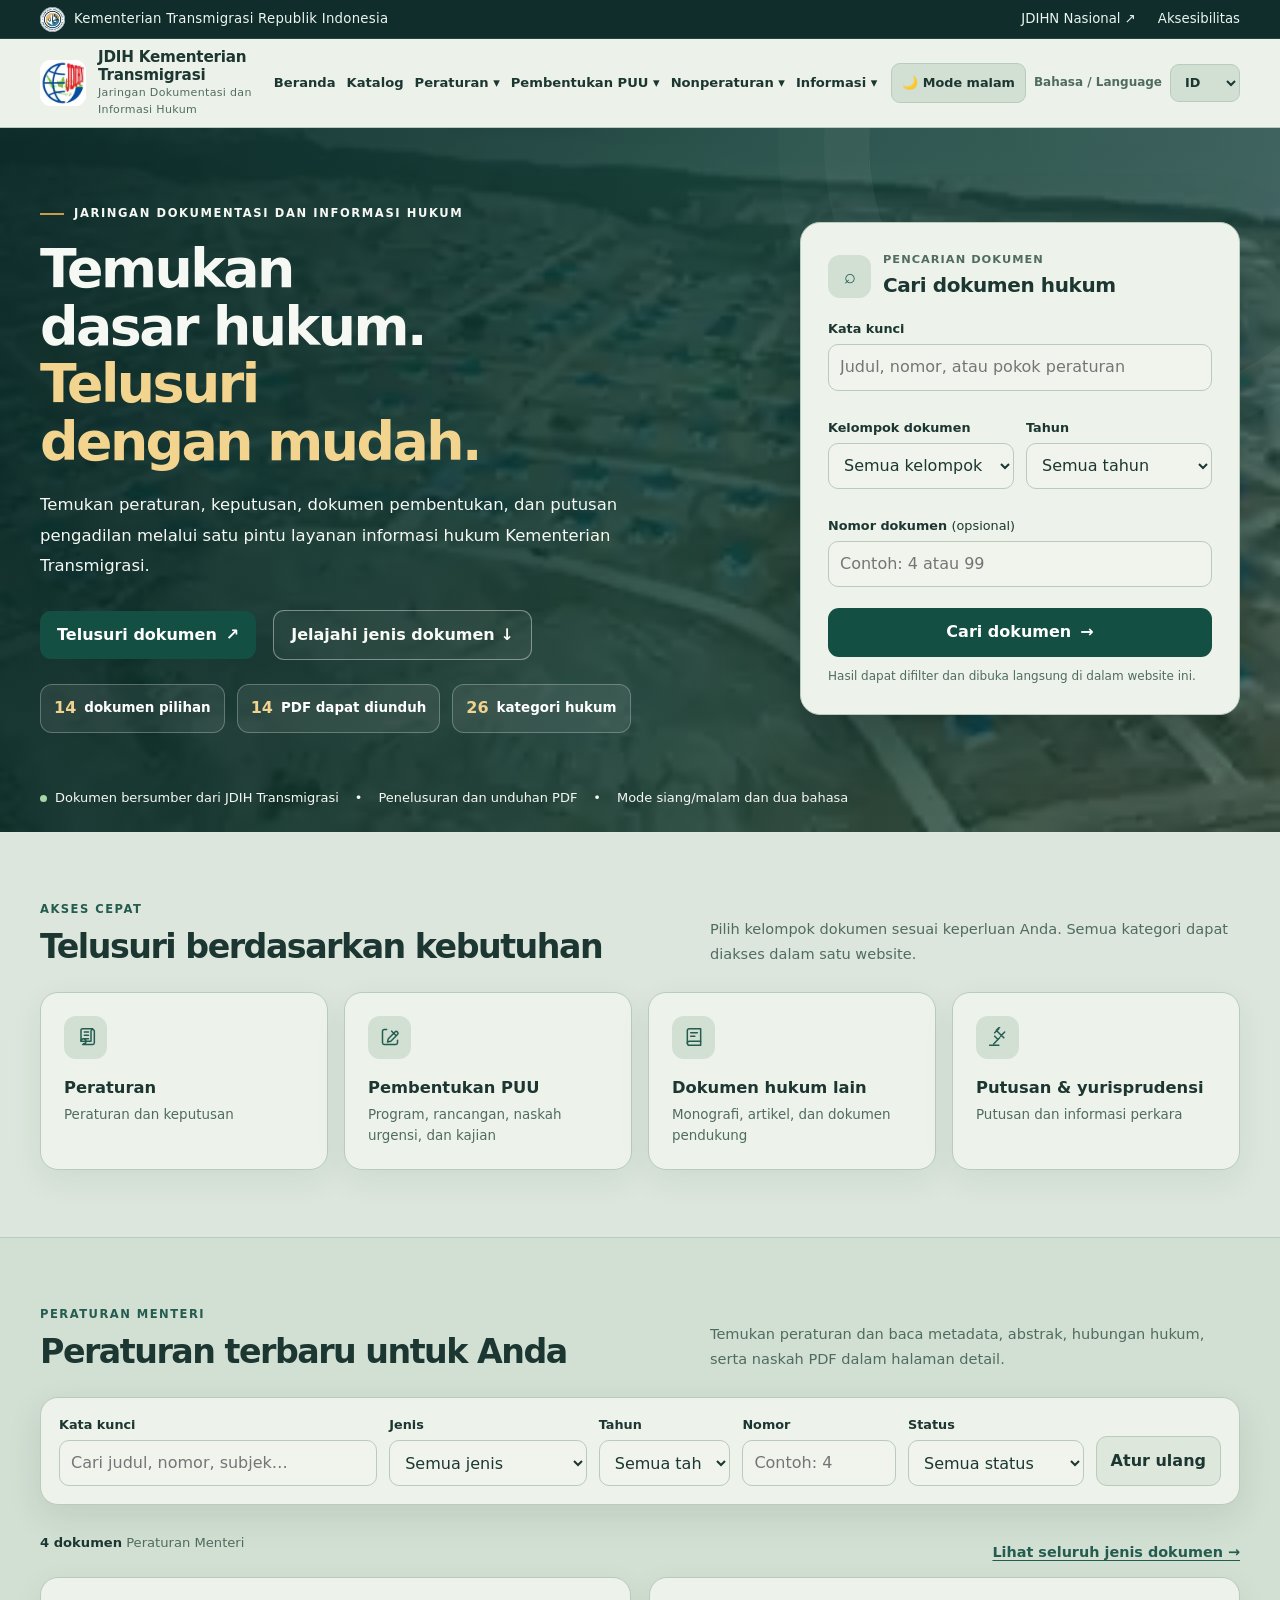
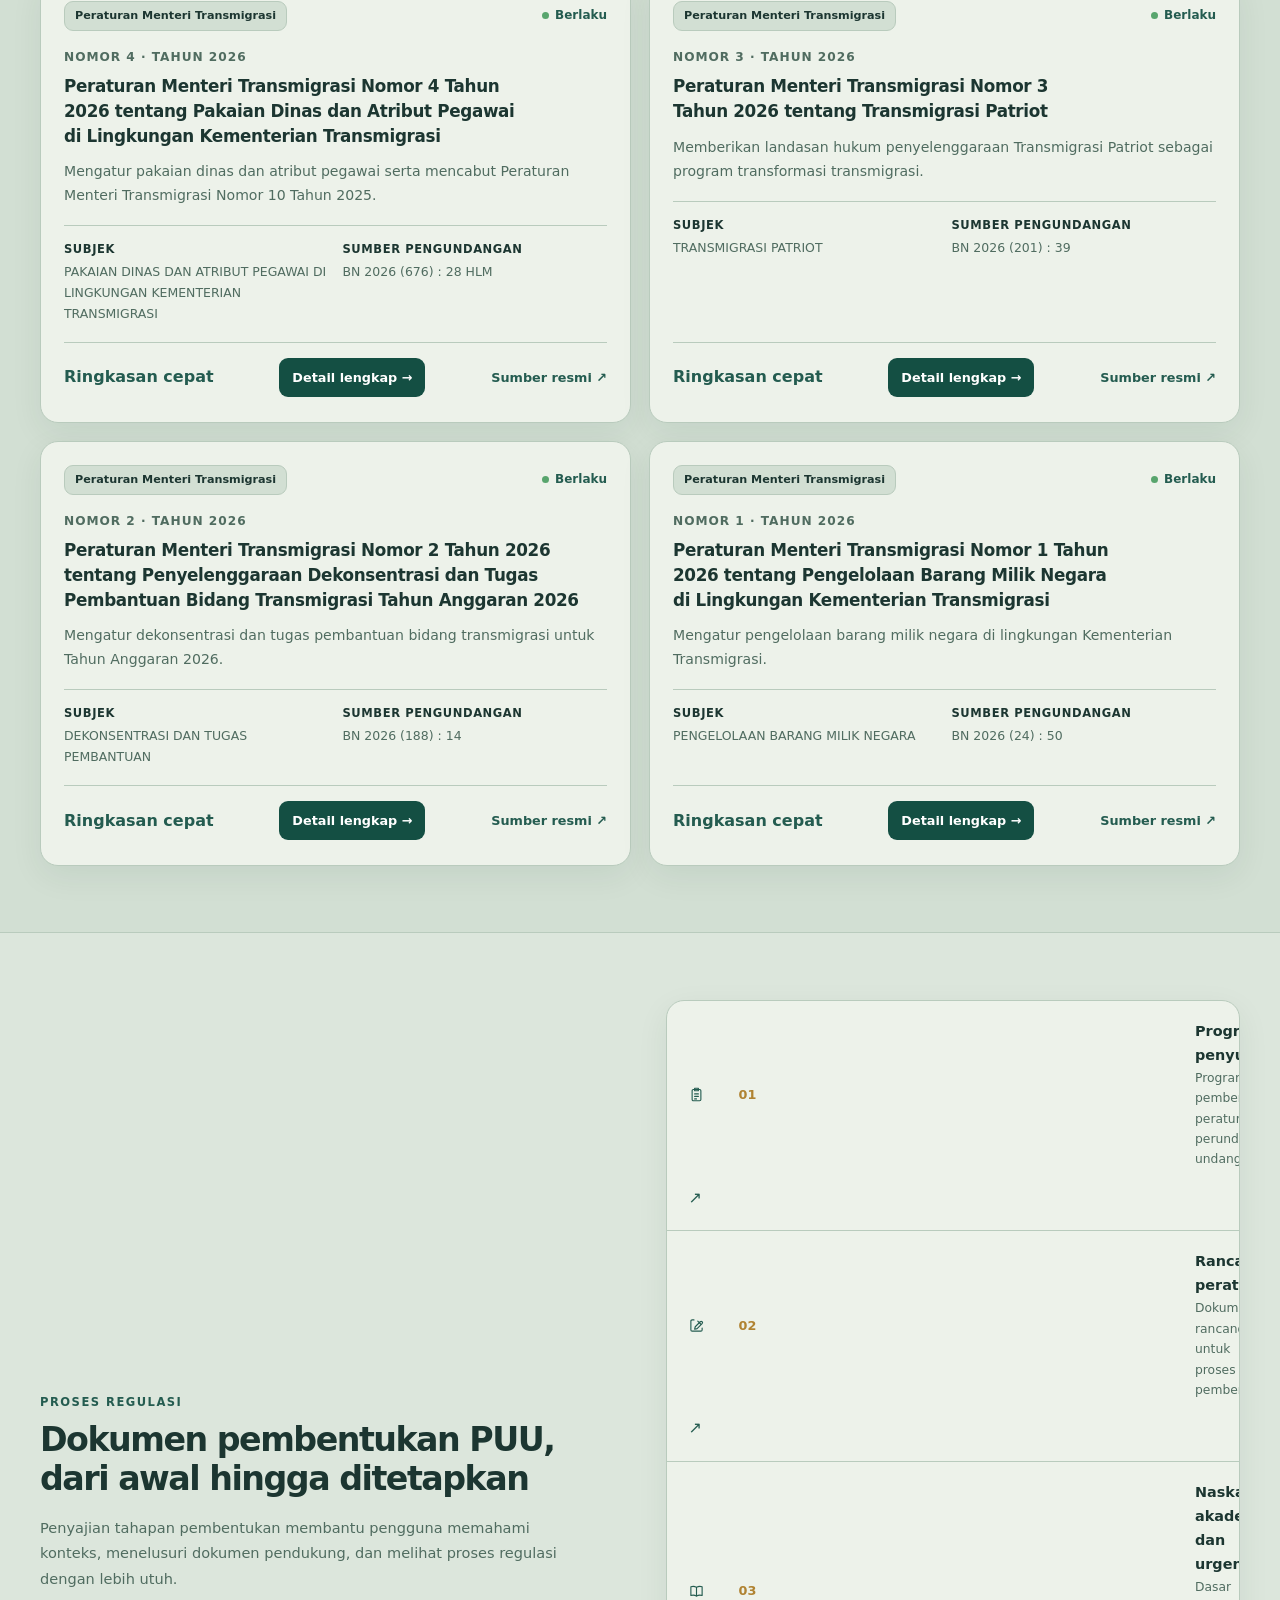
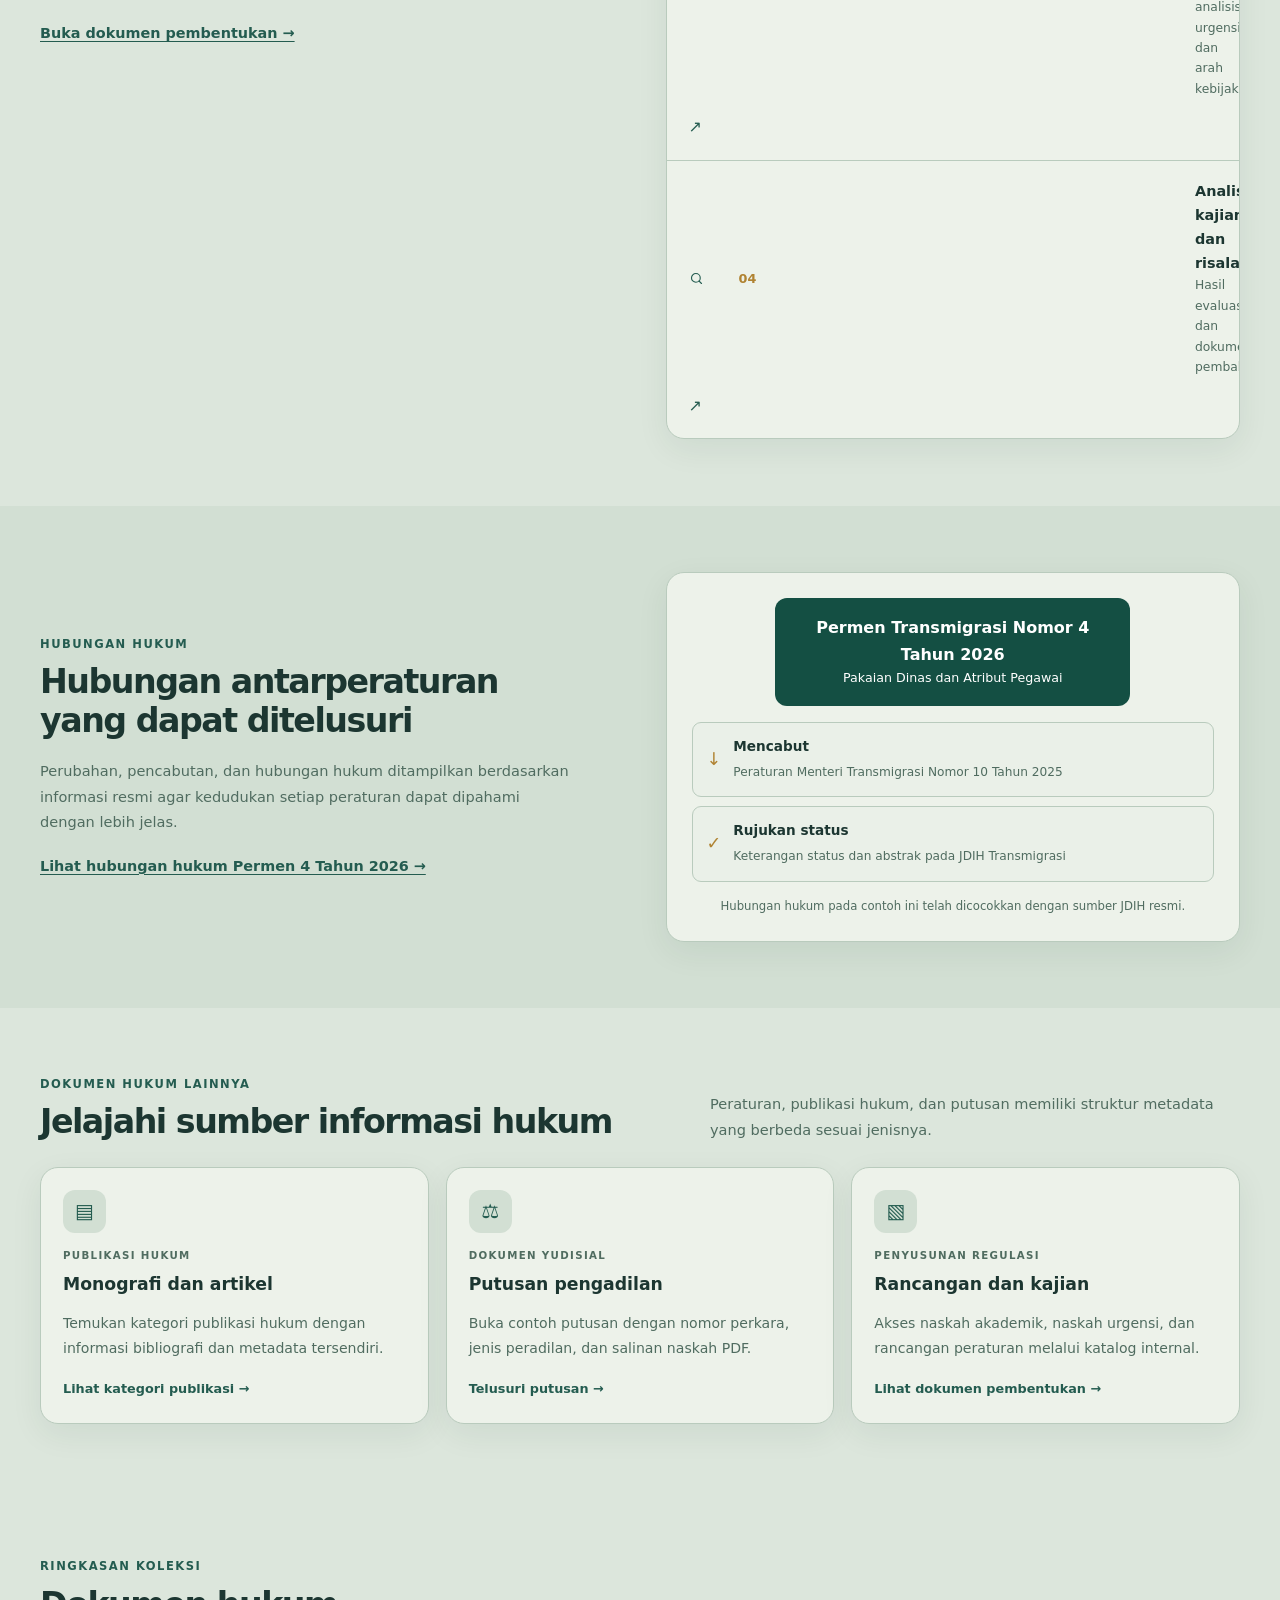
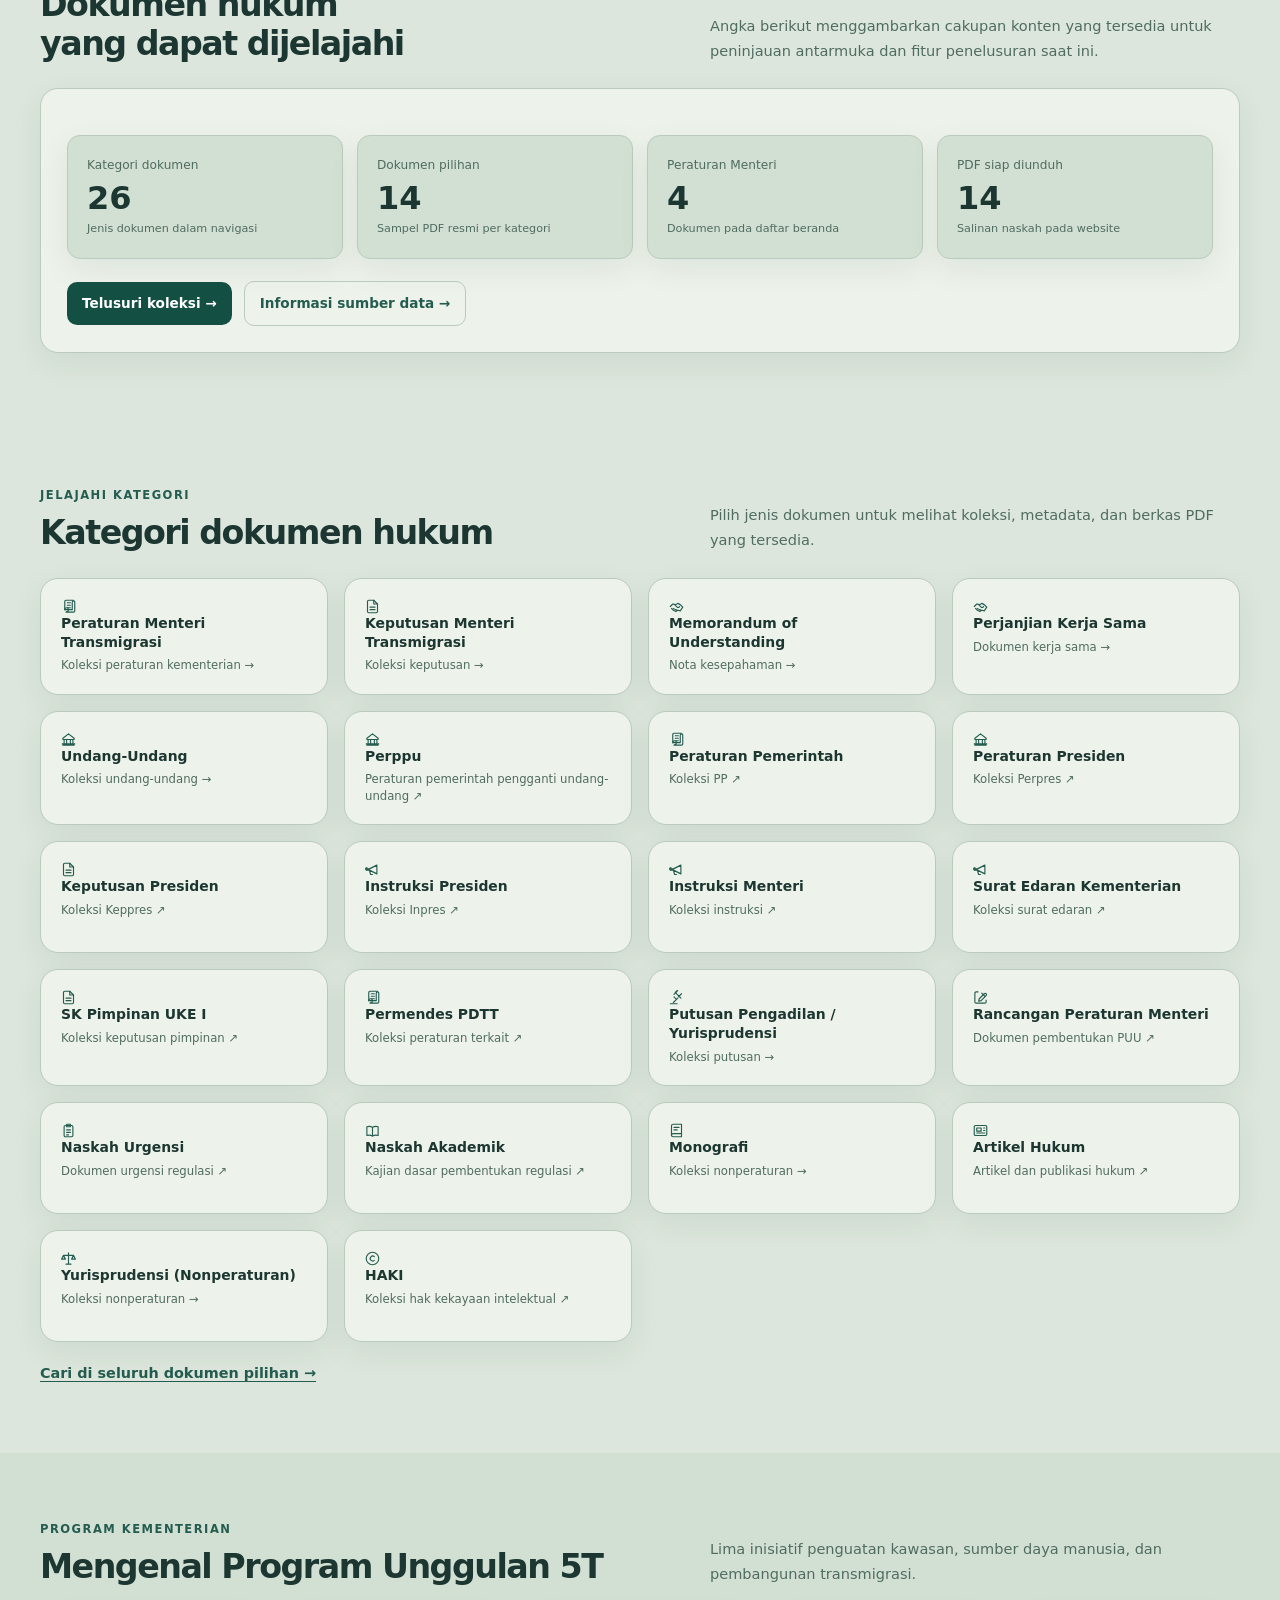
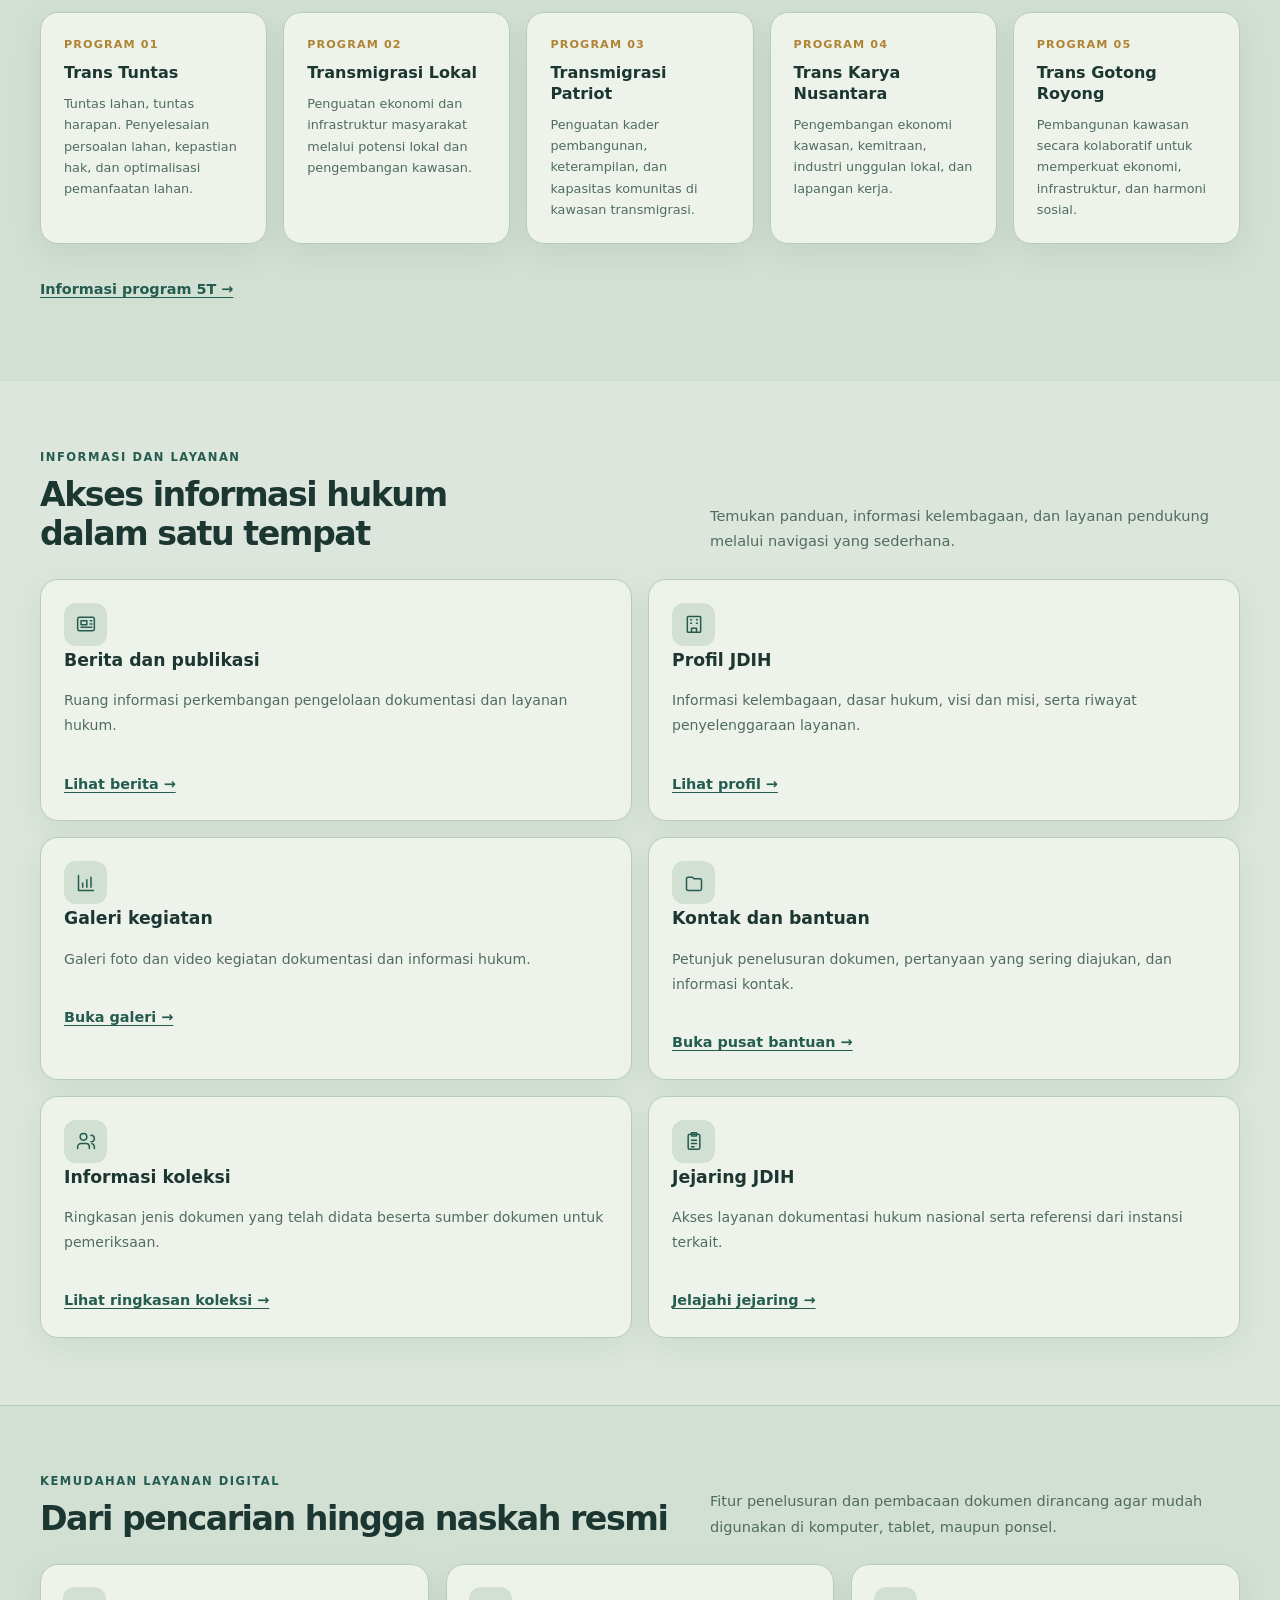
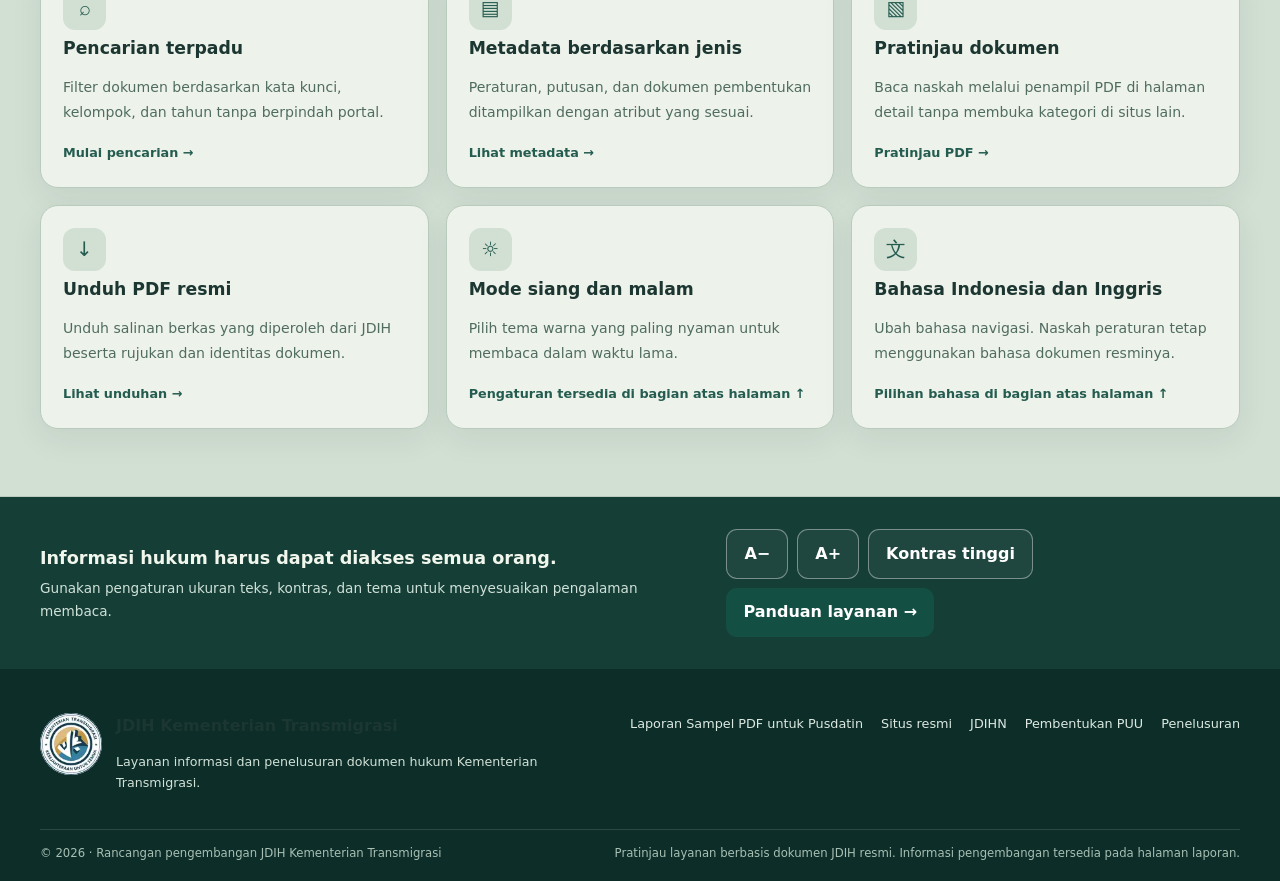
==== index.html @ 00ed0706 "Connect homepage search to cross-category search with query, year and document number" ====
<!doctype html>
<html lang="id">
<head>
<meta charset="utf-8">
<meta name="viewport" content="width=device-width,initial-scale=1">
<meta name="theme-color" content="#123b38">
<meta name="description" content="Jaringan Dokumentasi dan Informasi Hukum Kementerian Transmigrasi. Telusuri peraturan, putusan, dokumen pembentukan PUU, serta naskah PDF resmi.">
<title>JDIH Kementerian Transmigrasi | Informasi dan Penelusuran Hukum</title>
<style>
:root{--ink:#172d2a;--muted:#62716d;--green:#123b38;--green2:#1d5a50;--gold:#c89c4b;--paper:#f6f7f3;--line:#dfe6df;--white:#fff;--shadow:0 18px 55px #123b3812;--scale:1}
*{box-sizing:border-box}html{scroll-behavior:smooth;font-size:calc(16px * var(--scale))}body{margin:0;background:var(--paper);color:var(--ink);font:1rem/1.6 Inter,ui-sans-serif,system-ui,-apple-system,"Segoe UI",sans-serif}a{color:inherit}button,input,select{font:inherit}button,a,select,input{outline-offset:3px}a:focus-visible,button:focus-visible,input:focus-visible,select:focus-visible{outline:3px solid var(--gold)}.wrap{width:min(1160px,calc(100% - 40px));margin:auto}.skip{position:absolute;left:-9999px;top:8px;background:white;padding:10px;z-index:20}.skip:focus{left:8px}.top{background:#0c2927;color:#eaf3ee;font-size:.83rem}.top .wrap{min-height:38px;display:flex;align-items:center;justify-content:space-between;gap:14px}.top a{color:#eaf3ee;text-decoration:none}.toplinks{display:flex;gap:22px}.mast{background:var(--white);border-bottom:1px solid var(--line);position:sticky;top:0;z-index:10}.mastin{display:flex;align-items:center;justify-content:space-between;gap:28px;min-height:88px}.brand{display:flex;align-items:center;gap:13px;text-decoration:none;min-width:250px}.seal{width:46px;height:46px;display:grid;place-items:center;background:#e5eee8;color:var(--green);border-radius:13px}.seal svg{width:31px}.brand strong{display:block;letter-spacing:-.025em;font-size:1.05rem}.brand small{display:block;color:var(--muted);font-size:.71rem;letter-spacing:.03em}.nav{display:flex;align-items:center;gap:24px}.nav a{font-size:.9rem;text-decoration:none;color:#445752;font-weight:650}.nav a:hover{color:var(--green2)}.menu{display:none;background:white;border:1px solid var(--line);border-radius:10px;padding:9px 12px;color:var(--green)}.hero{background:linear-gradient(116deg,#103733 0%,#174b43 62%,#245b4b 100%);color:white;position:relative;overflow:hidden}.hero:after{content:"";position:absolute;width:510px;height:510px;border:1px solid #ffffff12;border-radius:50%;right:-100px;top:-240px;box-shadow:0 0 0 44px #ffffff08,0 0 0 90px #ffffff05}.heroin{padding:66px 0 24px;display:grid;grid-template-columns:1.08fr .82fr;align-items:center;gap:54px;position:relative;z-index:1}.eyebrow{font-size:.72rem;letter-spacing:.14em;font-weight:800;color:#d8ba7a}.eyebrow:before{content:"";display:inline-block;width:24px;height:2px;background:var(--gold);vertical-align:middle;margin-right:10px}.hero h1{font-size:clamp(2.3rem,4.2vw,4rem);line-height:1.08;letter-spacing:-.055em;margin:17px 0 20px;max-width:650px}.hero h1 span{display:block;color:#e7c77d}.lead{color:#d2e3da;max-width:590px;font-size:1.02rem}.actions{display:flex;gap:17px;align-items:center;margin:28px 0}.btn{display:inline-flex;align-items:center;justify-content:center;gap:9px;border:0;border-radius:9px;padding:12px 17px;font-weight:750;text-decoration:none;cursor:pointer}.primary{background:var(--gold);color:#182b26}.primary:hover{background:#e1b967}.outline{color:white;border:1px solid #ffffff65;background:#ffffff0b}.searchbox{padding:24px;background:white;color:var(--ink);border-radius:18px;box-shadow:0 20px 65px #071e1a4a}.searchtitle{display:flex;gap:12px;align-items:center;margin-bottom:18px}.searchglyph{width:43px;height:43px;border-radius:12px;background:#e7f0ea;display:grid;place-items:center;color:var(--green);font-size:1.25rem}.searchtitle h2{font-size:1.15rem;margin:0;letter-spacing:-.02em}.searchtitle p{margin:0;color:var(--muted);font-size:.75rem;letter-spacing:.09em;font-weight:800}.field{display:grid;gap:6px;margin:12px 0}.field label{font-size:.83rem;font-weight:750;color:#42554f}.field input,.field select{width:100%;min-height:44px;border:1px solid #d6dfd8;background:white;border-radius:8px;padding:9px 11px;color:var(--ink)}.fieldrow{display:grid;grid-template-columns:1fr 1fr;gap:12px}.searchbox .btn{width:100%;margin-top:7px;background:var(--green);color:white}.hint{font-size:.75rem;color:var(--muted);margin:11px 0 0}.herobottom{display:flex;gap:16px;align-items:center;padding:14px 0 22px;color:#d0e2d8;font-size:.79rem;flex-wrap:wrap}.dot{width:7px;height:7px;display:inline-block;border-radius:50%;background:#a6d6a9;margin-right:8px}.section{padding:62px 0}.sectionhead{display:flex;justify-content:space-between;align-items:end;gap:24px;margin-bottom:25px}.kicker{font-size:.72rem;letter-spacing:.14em;font-weight:850;color:#617c70;margin:0 0 9px}.section h2{font-size:clamp(1.6rem,2.8vw,2.25rem);letter-spacing:-.045em;line-height:1.15;margin:0}.sectiondesc{color:var(--muted);max-width:470px;margin:0}.quick{display:grid;grid-template-columns:repeat(4,1fr);gap:14px}.quick a{background:white;border:1px solid var(--line);padding:19px;border-radius:13px;text-decoration:none;display:flex;flex-direction:column;min-height:148px;transition:transform .15s,border-color .15s}.quick a:hover{transform:translateY(-3px);border-color:#a8c0b1}.qicon{width:39px;height:39px;border-radius:11px;background:#e8f0eb;color:var(--green);display:grid;place-items:center;font-size:1.25rem}.quick strong{display:block;margin:12px 0 3px}.quick small{font-size:.79rem;color:var(--muted);line-height:1.4}.collection{background:#edf1eb;border-top:1px solid #e4eae2;border-bottom:1px solid #e4eae2}.controls{display:grid;grid-template-columns:1.6fr repeat(3,1fr) auto;gap:10px;align-items:end;padding:17px;background:white;border:1px solid var(--line);border-radius:14px;margin-bottom:17px}.controls .field{margin:0}.controls .btn{min-height:44px;padding-inline:14px}.reset{background:#edf1ed;color:var(--green)}.countline{display:flex;justify-content:space-between;gap:15px;align-items:center;color:var(--muted);font-size:.81rem;margin:13px 0}.countline strong{color:var(--ink)}.grid{display:grid;grid-template-columns:repeat(2,1fr);gap:15px}.doc{background:white;border:1px solid var(--line);border-radius:14px;padding:21px;display:flex;flex-direction:column;box-shadow:0 4px 18px #123b3806}.docmeta{display:flex;justify-content:space-between;gap:10px;align-items:center}.tag{font-size:.7rem;font-weight:800;letter-spacing:.04em;color:#376254;background:#e9f2eb;border-radius:5px;padding:5px 8px}.status{font-size:.75rem;font-weight:800;color:#376b45}.status:before{content:"";display:inline-block;width:7px;height:7px;background:#58a56d;border-radius:50%;margin-right:6px}.docno{font-size:.73rem;letter-spacing:.12em;font-weight:850;color:#74857b;margin:16px 0 7px}.doc h3{font-size:1.1rem;line-height:1.38;letter-spacing:-.02em;margin:0 0 12px}.doc p{margin:0;color:var(--muted);font-size:.88rem}.docdata{display:grid;grid-template-columns:1fr 1fr;gap:14px;margin:17px 0;padding-top:14px;border-top:1px solid #e8ece7;font-size:.78rem;color:var(--muted)}.docdata strong{display:block;color:#314c42;margin-bottom:3px;font-size:.72rem;text-transform:uppercase;letter-spacing:.05em}.docfoot{margin-top:auto;padding-top:14px;display:flex;align-items:center;justify-content:space-between;gap:12px;border-top:1px solid #e8ece7}.linkbtn{border:0;background:none;color:#1c6251;padding:0;font-weight:800;cursor:pointer;text-align:left}.docfoot a{font-size:.8rem;color:#1c6251;font-weight:800;text-decoration:none}.empty{padding:40px 20px;text-align:center;background:white;border:1px dashed #bdcbc0;border-radius:14px}.empty h3{margin:0 0 7px}.empty p{color:var(--muted);margin:0 0 12px}.two{display:grid;grid-template-columns:1fr 1fr;gap:50px;align-items:center}.formationlist{border:1px solid var(--line);border-radius:14px;overflow:hidden;background:white}.formationlist a{display:grid;grid-template-columns:35px 1fr 22px;gap:13px;padding:17px 18px;text-decoration:none;border-bottom:1px solid var(--line);align-items:center}.formationlist a:last-child{border-bottom:0}.formationlist a:hover{background:#f2f6f1}.num{color:#b08332;font-size:.8rem;font-weight:900}.formationlist strong{display:block;font-size:.9rem}.formationlist small{display:block;color:var(--muted);font-size:.77rem}.arrow{color:var(--green2)}.relation{background:#e9eee7}.relationvisual{border:1px solid #d9e2d8;border-radius:17px;background:white;padding:25px;box-shadow:var(--shadow)}.relationcenter{background:var(--green);color:white;border-radius:12px;padding:17px;text-align:center;width:68%;margin:0 auto 16px}.relationcenter strong,.relationcenter small{display:block}.relationcenter small{color:#d1e4d8;font-size:.79rem}.branches{display:grid;gap:9px}.branch{padding:12px 14px;border:1px solid var(--line);border-radius:9px;display:flex;gap:12px;align-items:center}.branch b{font-size:.85rem;display:block}.branch small{font-size:.76rem;color:var(--muted)}.branchicon{color:#b08332;font-size:1.1rem}.caption{font-size:.73rem;color:var(--muted);text-align:center;margin:15px 0 0}.otherright{display:grid;grid-template-columns:repeat(3,1fr);gap:13px;margin-top:24px}.othercard{background:white;border:1px solid var(--line);border-radius:13px;padding:19px}.othercard .kicker{font-size:.64rem;margin-top:13px}.othercard h3{font-size:1rem;line-height:1.35;margin:7px 0}.othercard p{font-size:.82rem;color:var(--muted)}.othercard a{font-size:.8rem;font-weight:800;color:#1b6250;text-decoration:none}.stats{background:#fff;border:1px solid var(--line);padding:25px;border-radius:16px}.statgrid{display:grid;grid-template-columns:repeat(4,1fr);gap:12px;margin-top:20px}.stat{background:#f2f5f0;border-radius:10px;padding:15px}.stat span,.stat small{display:block;color:var(--muted);font-size:.76rem}.stat strong{display:block;font-size:1.8rem;color:#8b9b91;line-height:1.4}.stat small{font-size:.7rem}.disclaimer{font-size:.79rem;color:var(--muted);margin:14px 0 0}.cta{background:#123b38;color:white;padding:26px 0}.ctain{display:flex;align-items:center;justify-content:space-between;gap:25px}.ctain strong{font-size:1.1rem}.ctain p{margin:4px 0 0;color:#d0e2d8;font-size:.85rem}.ctain a{white-space:nowrap}.footer{background:#0c2927;color:#dce9e1;padding:32px 0 17px}.footerin{display:flex;justify-content:space-between;gap:30px;align-items:start}.footer p{font-size:.79rem;color:#afc7ba;max-width:490px}.footerlinks{display:flex;gap:18px;flex-wrap:wrap;font-size:.8rem}.footerlinks a{color:#dce9e1;text-decoration:none}.copyright{margin-top:22px;padding-top:14px;border-top:1px solid #ffffff20;font-size:.73rem;color:#a8c0b3;display:flex;justify-content:space-between;gap:15px}.dialog{max-width:720px;width:calc(100% - 28px);border:0;border-radius:16px;padding:0;box-shadow:0 25px 90px #0005;color:var(--ink)}.dialog::backdrop{background:#091f1bd1;backdrop-filter:blur(3px)}.dialoghead{background:var(--green);color:white;display:flex;align-items:center;justify-content:space-between;padding:18px 23px}.dialoghead span{font-size:.7rem;letter-spacing:.13em;font-weight:850;color:#dfc37e}.close{border:1px solid #ffffff4d;color:white;background:transparent;border-radius:8px;font-size:1.4rem;line-height:1;padding:3px 9px;cursor:pointer}.dialogbody{padding:25px}.dialogbody h2{font-size:1.4rem;line-height:1.3;margin:0 0 12px}.dialogbody p{color:var(--muted)}.detailgrid{display:grid;grid-template-columns:1fr 1fr;gap:14px;padding:17px 0;border-top:1px solid var(--line);border-bottom:1px solid var(--line)}.detailgrid span{font-size:.72rem;color:var(--muted);display:block}.detailgrid strong{display:block;font-size:.87rem}.toast{position:fixed;bottom:20px;right:20px;background:#102f2b;color:white;padding:12px 17px;border-radius:10px;box-shadow:var(--shadow);z-index:30}.highcontrast{--paper:#fff;--ink:#000;--muted:#222;--green:#000;--green2:#000;--line:#555;--white:#fff}.highcontrast .hero,.highcontrast .footer,.highcontrast .top,.highcontrast .cta{background:#000}.highcontrast .hero h1 span{color:#ffeb00}.highcontrast .btn.primary{background:#ffeb00;color:#000}
@media(max-width:900px){.heroin{grid-template-columns:1fr;gap:28px;padding-top:48px}.hero-copy{max-width:780px}.searchbox{max-width:700px}.quick{grid-template-columns:repeat(2,1fr)}.controls{grid-template-columns:repeat(2,1fr)}.controls .field:first-child{grid-column:span 2}.two{gap:28px}.otherright{grid-template-columns:1fr 1fr}.statgrid{grid-template-columns:repeat(2,1fr)}.nav{gap:13px}.nav a{font-size:.81rem}}
@media(max-width:650px){.wrap{width:min(100% - 28px,1160px)}.top .wrap{padding:7px 0;font-size:.73rem}.toplinks{gap:12px}.mastin{min-height:72px;gap:12px}.brand{min-width:0;gap:9px}.brand strong{font-size:.9rem}.brand small{font-size:.61rem}.seal{width:39px;height:39px}.menu{display:block}.nav{display:none;position:absolute;top:100%;left:0;right:0;padding:12px 20px 18px;background:white;border-bottom:1px solid var(--line);box-shadow:var(--shadow);flex-direction:column;align-items:stretch}.nav.open{display:flex}.nav a{padding:7px 0;font-size:.94rem}.heroin{padding:42px 0 18px}.hero h1{font-size:2.5rem}.actions{flex-wrap:wrap}.searchbox{padding:19px}.fieldrow{grid-template-columns:1fr}.herobottom{font-size:.72rem;gap:9px}.section{padding:44px 0}.sectionhead{align-items:start;flex-direction:column;gap:12px}.quick{gap:10px}.quick a{padding:14px;min-height:140px}.controls{grid-template-columns:1fr;padding:13px}.controls .field:first-child{grid-column:auto}.grid{grid-template-columns:1fr}.doc{padding:17px}.docdata{grid-template-columns:1fr 1fr}.two{grid-template-columns:1fr;gap:25px}.otherright{grid-template-columns:1fr}.statgrid{grid-template-columns:1fr 1fr}.ctain,.footerin,.copyright{align-items:start;flex-direction:column}.relationcenter{width:90%}.dialogbody{padding:18px}.detailgrid{grid-template-columns:1fr 1fr}.footerlinks{gap:13px}.toplinks a:first-child{display:none}}
@media(prefers-reduced-motion:reduce){*,*:before,*:after{scroll-behavior:auto!important;transition:none!important}}
</style><style>

.topbrand{display:flex;align-items:center;gap:9px;min-width:0}
.topbrand img{width:25px;height:25px;object-fit:contain;flex:0 0 auto;border-radius:50%;background:#fff}
.brand-mark{width:46px;height:46px;display:block;object-fit:contain;flex:0 0 auto;border-radius:8px;background:#fff}
.footerbrand{display:flex;align-items:flex-start;gap:14px;max-width:540px}
.footerbrand>img{width:62px;height:62px;display:block;object-fit:contain;flex:0 0 auto;border-radius:50%;background:#fff}
.footerbrand>div{min-width:0}
.footerbrand strong{display:block}
@media(max-width:650px){.topbrand img{width:22px;height:22px}.footerbrand{gap:10px}.footerbrand>img{width:48px;height:48px}.brand-mark{width:40px;height:40px}}

.navgroup{position:relative}
.navgroup>summary{list-style:none;cursor:pointer;font-size:.86rem;font-weight:750;color:#445752;white-space:nowrap}
.navgroup>summary::-webkit-details-marker{display:none}
.navgroup>summary:hover,.navgroup[open]>summary{color:var(--green2)}
.navmenu{position:absolute;top:calc(100% + 14px);left:0;display:grid;grid-template-columns:1fr;gap:0;min-width:245px;max-height:70vh;overflow:auto;background:white;border:1px solid var(--line);border-radius:11px;padding:8px;box-shadow:var(--shadow);z-index:20}
.navmenu a{padding:9px 10px;border-radius:6px;font-size:.8rem;font-weight:650;color:#344a43}
.navmenu a:hover{background:#edf3ed;color:var(--green)}
.controls{grid-template-columns:minmax(170px,1.45fr) minmax(120px,.9fr) minmax(90px,.6fr) minmax(100px,.7fr) minmax(125px,.8fr) auto}
.featuregrid{display:grid;grid-template-columns:repeat(4,1fr);gap:12px}
.featuretile{background:#fff;border:1px solid var(--line);border-radius:12px;padding:15px;text-decoration:none;display:flex;flex-direction:column;min-height:112px}
.featuretile:hover{border-color:#a8c0b1;transform:translateY(-2px)}
.featuretile strong{font-size:.87rem;line-height:1.35}
.featuretile small{display:block;color:var(--muted);font-size:.73rem;margin-top:6px;line-height:1.4}
.pillrow{display:flex;flex-wrap:wrap;gap:8px;margin-top:16px}
.pillrow a,.pillrow span{border:1px solid #d9e2d8;background:#f7faf6;border-radius:999px;padding:7px 11px;font-size:.78rem;font-weight:650;text-decoration:none;color:#35554a}
.programgrid{display:grid;grid-template-columns:repeat(5,1fr);gap:12px}
.programcard{background:white;border:1px solid var(--line);border-radius:13px;padding:17px}
.programcard .num{display:block;color:#b08332;font-size:.7rem;letter-spacing:.1em;font-weight:900}
.programcard h3{font-size:1rem;line-height:1.3;margin:9px 0}
.programcard p{font-size:.8rem;color:var(--muted);margin:0}
.servicegrid{display:grid;grid-template-columns:1fr 1fr;gap:14px}
.servicepanel{background:white;border:1px solid var(--line);border-radius:14px;padding:20px}
.servicepanel h3{margin:0 0 10px;font-size:1.02rem}
.servicepanel p{font-size:.82rem;color:var(--muted)}
.relatedlinks{display:flex;flex-wrap:wrap;gap:8px}
.relatedlinks a{display:inline-flex;border:1px solid var(--line);border-radius:7px;background:white;padding:8px 10px;text-decoration:none;font-size:.78rem;font-weight:650}
.relatedlinks a:hover{border-color:#a8c0b1;color:var(--green2)}
.beta-label{display:inline-block;font-size:.66rem;letter-spacing:.05em;text-transform:uppercase;font-weight:850;background:#f4ead5;color:#77551a;padding:4px 7px;border-radius:5px}
.feature-note{font-size:.78rem;color:var(--muted);margin-top:14px}
@media(max-width:900px){.controls{grid-template-columns:repeat(3,minmax(0,1fr))}.controls .field:first-child{grid-column:span 3}.featuregrid{grid-template-columns:repeat(3,1fr)}.programgrid{grid-template-columns:repeat(3,1fr)}.nav{gap:13px}.navgroup>summary{font-size:.78rem}}
@media(max-width:650px){.controls{grid-template-columns:1fr}.controls .field:first-child{grid-column:auto}.navgroup{width:100%}.navgroup>summary{padding:7px 0;font-size:.94rem}.navmenu{position:static;box-shadow:none;border:0;border-left:2px solid #dfe6df;border-radius:0;padding:2px 0 6px 10px;max-height:35vh;min-width:0}.navmenu a{font-size:.84rem;padding:8px 9px}.featuregrid{grid-template-columns:repeat(2,1fr)}.programgrid{grid-template-columns:1fr 1fr}.servicegrid{grid-template-columns:1fr}.featuretile{min-height:100px}.programcard{padding:14px}}

/* Tablet: gunakan navigasi lipat lebih awal untuk mencegah header melebar. */
@media(min-width:651px) and (max-width:900px){
  .mastin{gap:12px;min-height:76px}
  .brand{min-width:0}
  .menu{display:block;white-space:nowrap;flex:0 0 auto}
  .nav{display:none;position:absolute;top:100%;left:0;right:0;padding:12px 25px 18px;background:#fff;border-bottom:1px solid var(--line);box-shadow:var(--shadow);flex-direction:column;align-items:stretch;gap:8px}
  .nav.open{display:flex}
  .nav a{padding:7px 0;font-size:.93rem}
  .navgroup{width:100%}
  .navgroup>summary{padding:7px 0;font-size:.93rem}
  .navmenu{position:static;box-shadow:none;border:0;border-left:2px solid #dfe6df;border-radius:0;padding:2px 0 6px 10px;max-height:35vh;min-width:0}
  .navmenu a{font-size:.84rem;padding:8px 9px}
}

/* Accessibility controls and flexible header coexist without overflow. */
@media(min-width:901px) and (max-width:1200px){
  .mastin{gap:12px;min-height:78px}
  .brand{min-width:0}
  .menu{display:block;white-space:nowrap;flex:0 0 auto}
  .nav{display:none;position:absolute;top:100%;left:0;right:0;padding:14px 24px 19px;background:var(--surface);border-bottom:1px solid var(--line);box-shadow:var(--shadow);flex-direction:column;align-items:stretch;gap:7px}
  .nav.open{display:flex}
  .navgroup{width:100%}
  .navgroup>summary{padding:7px 0}
  .navmenu{position:static;box-shadow:none;border:0;border-left:2px solid var(--line);border-radius:0;padding:3px 0 8px 14px;max-height:35vh;min-width:0}
}
@media(max-width:1250px){.nav{gap:11px}.nav a{font-size:.79rem}.navgroup>summary{font-size:.78rem}}
</style>
<link rel="stylesheet" href="assets/comfort-theme.css">
<link rel="stylesheet" href="assets/portal-finish.css">
<style>.ui-svg-icon{vertical-align:-3px;flex-shrink:0}.menu-icon{display:inline-flex;align-items:center;margin-right:6px;color:var(--green2)}.qicon .ui-svg-icon{width:20px;height:20px}.featuretile .menu-icon{margin-right:7px}.navmenu a{display:flex;align-items:center;gap:5px}.navmenu a .menu-icon{flex:0 0 auto}.featuretile{position:relative}</style>
</head>
<body>
<a class="skip" href="#main">Lewati ke konten utama</a>
<div class="top"><div class="wrap"><div class="topbrand"><img src="assets/logo-kementrans-bulat.webp" alt=""><span>Kementerian Transmigrasi Republik Indonesia</span></div><div class="toplinks"><a href="https://jdihn.go.id/" target="_blank" rel="noopener">JDIHN Nasional ↗</a><a href="#akses">Aksesibilitas</a></div></div></div>
<header class="mast"><div class="wrap mastin">
<a class="brand" href="#beranda" aria-label="JDIH Kementerian Transmigrasi"><img class="brand-mark" src="assets/logo-jdih-globe.webp" alt=""><span><strong>JDIH Kementerian Transmigrasi</strong><small>Jaringan Dokumentasi dan Informasi Hukum</small></span></a>
<button class="menu" id="menu" aria-expanded="false" aria-controls="nav">☰ Menu</button>
<nav class="nav" id="nav" aria-label="Navigasi utama">
<a href="#beranda">Beranda</a><a href="./katalog.html?kategori=peraturan-menteri-transmigrasi">Katalog</a>
<details class="navgroup"><summary>Peraturan ▾</summary><div class="navmenu">
<a href="./katalog.html?kategori=peraturan-menteri-transmigrasi">Peraturan Menteri Transmigrasi</a>
<a href="./katalog.html?kategori=keputusan-menteri-transmigrasi">Keputusan Menteri Transmigrasi</a>
<a href="./katalog.html?kategori=memorandum-of-understanding">Memorandum of Understanding</a>
<a href="./katalog.html?kategori=perjanjian-kerja-sama">Perjanjian Kerja Sama</a>
<a href="./katalog.html?kategori=undang-undang">Undang-Undang</a>
<a href="./katalog.html?kategori=pengganti-uu-perppu">Perppu</a>
<a href="./katalog.html?kategori=peraturan-pemerintah">Peraturan Pemerintah</a>
<a href="./katalog.html?kategori=peraturan-presiden">Peraturan Presiden</a>
<a href="./katalog.html?kategori=keputusan-presiden">Keputusan Presiden</a>
<a href="./katalog.html?kategori=instruksi-presiden">Instruksi Presiden</a>
<a href="./katalog.html?kategori=instruksi-menteri">Instruksi Menteri</a>
<a href="./katalog.html?kategori=surat-edaran-kementerian-transmigrasi">Surat Edaran Kementerian</a>
<a href="./katalog.html?kategori=sk-pimpinan-uke-i">SK Pimpinan UKE I</a>
<a href="./katalog.html?kategori=permendes-pdtt">Permendes PDTT</a>
</div></details>
<details class="navgroup"><summary>Pembentukan PUU ▾</summary><div class="navmenu">
<a href="./katalog.html?kategori=rancangan-peraturan">Rancangan Peraturan</a>
<a href="./katalog.html?kategori=naskah-urgensi">Naskah Urgensi</a>
<a href="./katalog.html?kategori=naskah-akademik">Naskah Akademik</a>
<a href="./katalog.html?kategori=program-penyusunan">Program penyusunan peraturan</a>
</div></details>
<details class="navgroup"><summary>Nonperaturan ▾</summary><div class="navmenu">
<a href="./katalog.html?kategori=monographs">Monografi</a>
<a href="./katalog.html?kategori=book">Artikel Hukum</a>
<a href="./katalog.html?kategori=jurisprudence">Yurisprudensi</a>
<a href="./katalog.html?kategori=haki">HAKI</a>
<a href="./katalog.html?kategori=putusan-pengadilanyurisprudensi">Putusan Pengadilan</a>
</div></details>
<details class="navgroup"><summary>Informasi ▾</summary><div class="navmenu">
<a href="./ruang.html?bagian=berita">Berita</a>
<a href="./ruang.html?bagian=profil">Profil</a>
<a href="./ruang.html?bagian=dasar-hukum">Dasar Hukum</a>
<a href="./ruang.html?bagian=visi-dan-misi">Visi dan Misi</a>
<a href="./ruang.html?bagian=sejarah">Sejarah</a>
<a href="#program-5t">Program Unggulan 5T</a>
<a href="#statistik">Statistik Koleksi</a>
<a href="./ruang.html?bagian=galeri">Galeri</a>
<a href="./ruang.html?bagian=foto">Foto</a>
<a href="./ruang.html?bagian=video">Video</a>
<a href="./ruang.html?bagian=pojok-uke-i">Pojok UKE I</a>
</div></details>
</nav>
</div></header>
<main id="main">
<section class="hero" id="beranda"><div class="wrap heroin">
<div class="hero-copy">
  <div class="eyebrow">JARINGAN DOKUMENTASI DAN INFORMASI HUKUM</div>
  <h1>Temukan dasar hukum.<span>Telusuri dengan mudah.</span></h1>
  <p class="lead">Temukan peraturan, keputusan, dokumen pembentukan, dan putusan pengadilan melalui satu pintu layanan informasi hukum Kementerian Transmigrasi.</p>
  <div class="actions"><a class="btn primary" href="./telusur.html">Telusuri dokumen <span aria-hidden="true">↗</span></a><a class="btn outline" href="#kategori-lengkap">Jelajahi jenis dokumen ↓</a></div>
  <div class="mini-metrics" aria-label="Informasi koleksi contoh">
    <span class="metric"><b>14</b> dokumen pilihan</span>
    <span class="metric"><b>14</b> PDF dapat diunduh</span>
    <span class="metric"><b>26</b> kategori hukum</span>
  </div>
</div>
<div class="searchbox"><div class="searchtitle"><span class="searchglyph" aria-hidden="true">⌕</span><div><p>PENCARIAN DOKUMEN</p><h2>Cari dokumen hukum</h2></div></div>
<form id="heroform" role="search">
<div class="field"><label for="heroquery">Kata kunci</label><input id="heroquery" type="search" placeholder="Judul, nomor, atau pokok peraturan" autocomplete="off"></div>
<div class="fieldrow">
<div class="field"><label for="herotype">Kelompok dokumen</label><select id="herotype"><option value="all">Semua kelompok</option><option value="regulation">Peraturan &amp; keputusan</option><option value="formation">Pembentukan PUU</option><option value="nonregulation">Dokumen nonperaturan</option><option value="decision">Putusan pengadilan</option></select></div>
<div class="field"><label for="heroyear">Tahun</label><select id="heroyear"><option value="all">Semua tahun</option><option value="2026">2026</option><option value="2025">2025</option><option value="2024">2024</option><option value="2020">2020</option><option value="2018">2018</option><option value="1997">1997</option></select></div>
</div>
<div class="field"><label for="heronumber">Nomor dokumen <span style="font-weight:450">(opsional)</span></label><input id="heronumber" type="search" placeholder="Contoh: 4 atau 99" autocomplete="off"></div>
<button class="btn" type="submit">Cari dokumen <span aria-hidden="true">→</span></button>
<p class="hint">Hasil dapat difilter dan dibuka langsung di dalam website ini.</p>
</form></div>
</div><div class="wrap herobottom"><span><i class="dot" aria-hidden="true"></i>Dokumen bersumber dari JDIH Transmigrasi</span><span aria-hidden="true">•</span><span>Penelusuran dan unduhan PDF</span><span aria-hidden="true">•</span><span>Mode siang/malam dan dua bahasa</span></div></section>
<section class="section"><div class="wrap"><div class="sectionhead"><div><p class="kicker">AKSES CEPAT</p><h2>Telusuri berdasarkan kebutuhan</h2></div><p class="sectiondesc">Pilih kelompok dokumen sesuai keperluan Anda. Semua kategori dapat diakses dalam satu website.</p></div><div class="quick">
<a href="./katalog.html?kategori=peraturan-menteri-transmigrasi"><span class="qicon">▤</span><strong>Peraturan</strong><small>Peraturan dan keputusan</small></a>
<a href="./katalog.html?kategori=rancangan-peraturan"><span class="qicon">▧</span><strong>Pembentukan PUU</strong><small>Program, rancangan, naskah urgensi, dan kajian</small></a>
<a href="./katalog.html?kategori=monographs"><span class="qicon">▤</span><strong>Dokumen hukum lain</strong><small>Monografi, artikel, dan dokumen pendukung</small></a>
<a href="./katalog.html?kategori=putusan-pengadilanyurisprudensi"><span class="qicon">⚖</span><strong>Putusan & yurisprudensi</strong><small>Putusan dan informasi perkara</small></a>
</div></div></section>

<section class="section collection" id="koleksi"><div class="wrap"><div class="sectionhead"><div><p class="kicker">PERATURAN MENTERI</p><h2>Peraturan terbaru untuk Anda</h2></div><p class="sectiondesc">Temukan peraturan dan baca metadata, abstrak, hubungan hukum, serta naskah PDF dalam halaman detail.</p></div>
<div class="controls"><div class="field"><label for="query">Kata kunci</label><input id="query" type="search" placeholder="Cari judul, nomor, subjek…"></div><div class="field"><label for="type">Jenis</label><select id="type"><option value="all">Semua jenis</option><option value="regulation">Peraturan Menteri</option></select></div><div class="field"><label for="year">Tahun</label><select id="year"><option value="all">Semua tahun</option><option>2026</option></select></div><div class="field"><label for="number">Nomor</label><input id="number" type="search" inputmode="numeric" placeholder="Contoh: 4"></div><div class="field"><label for="status">Status</label><select id="status"><option value="all">Semua status</option><option>Berlaku</option></select></div><button class="btn reset" id="reset" type="button">Atur ulang</button></div>
<div class="countline"><span id="count" aria-live="polite"><strong>4 contoh</strong> peraturan dalam dataset prototipe</span><a href="./telusur.html" class="home-section-link">Lihat seluruh jenis dokumen →</a></div><div class="grid" id="results"></div><div class="empty" id="empty" hidden><h3>Tidak ada hasil yang cocok</h3><p>Coba ubah kata kunci atau longgarkan filter.</p><button class="btn reset" id="emptyreset" type="button">Hapus filter</button></div>
</div></section>
<section class="section" id="pembentukan"><div class="wrap two"><div><p class="kicker">PROSES REGULASI</p><h2>Dokumen pembentukan PUU, dari awal hingga ditetapkan</h2><p class="sectiondesc" style="margin-top:16px">Penyajian tahapan pembentukan membantu pengguna memahami konteks, menelusuri dokumen pendukung, dan melihat proses regulasi dengan lebih utuh.</p><p class="hint"><a class="home-section-link" href="./katalog.html?kategori=rancangan-peraturan">Buka dokumen pembentukan →</a></p></div><div class="formationlist">
<a href="./katalog.html?kategori=program-penyusunan"><span class="num">01</span><span><strong>Program penyusunan</strong><small>Program pembentukan peraturan perundang-undangan</small></span><span class="arrow">↗</span></a>
<a href="./katalog.html?kategori=rancangan-peraturan"><span class="num">02</span><span><strong>Rancangan peraturan</strong><small>Dokumen rancangan untuk proses pembentukan</small></span><span class="arrow">↗</span></a>
<a href="./katalog.html?kategori=naskah-akademik"><span class="num">03</span><span><strong>Naskah akademik dan urgensi</strong><small>Dasar analisis, urgensi, dan arah kebijakan</small></span><span class="arrow">↗</span></a>
<a href="./katalog.html?kategori=analisis-evaluasi"><span class="num">04</span><span><strong>Analisis, kajian, dan risalah</strong><small>Hasil evaluasi dan dokumen pembahasan</small></span><span class="arrow">↗</span></a>
</div></div></section>
<section class="section relation" id="relasi-hukum"><div class="wrap two">
<div>
<p class="kicker">HUBUNGAN HUKUM</p>
<h2>Hubungan antarperaturan yang dapat ditelusuri</h2>
<p class="sectiondesc" style="margin-top:17px">Perubahan, pencabutan, dan hubungan hukum ditampilkan berdasarkan informasi resmi agar kedudukan setiap peraturan dapat dipahami dengan lebih jelas.</p>
<a class="home-section-link" href="./detail.html?id=4#relasi">Lihat hubungan hukum Permen 4 Tahun 2026 →</a>
</div>
<div class="relationvisual" aria-label="Contoh hubungan hukum terverifikasi">
<div class="relationcenter"><strong>Permen Transmigrasi Nomor 4 Tahun 2026</strong><small>Pakaian Dinas dan Atribut Pegawai</small></div>
<div class="branches"><div class="branch"><span class="branchicon" aria-hidden="true">↓</span><span><b>Mencabut</b><small>Peraturan Menteri Transmigrasi Nomor 10 Tahun 2025</small></span></div>
<div class="branch"><span class="branchicon" aria-hidden="true">✓</span><span><b>Rujukan status</b><small>Keterangan status dan abstrak pada JDIH Transmigrasi</small></span></div></div>
<p class="caption">Hubungan hukum pada contoh ini telah dicocokkan dengan sumber JDIH resmi.</p></div>
</div></section>
<section class="section" id="dokumen"><div class="wrap">
<div class="sectionhead"><div><p class="kicker">DOKUMEN HUKUM LAINNYA</p><h2>Jelajahi sumber informasi hukum</h2></div><p class="sectiondesc">Peraturan, publikasi hukum, dan putusan memiliki struktur metadata yang berbeda sesuai jenisnya.</p></div>
<div class="otherright">
<article class="othercard"><span class="qicon" aria-hidden="true">▤</span><p class="kicker">PUBLIKASI HUKUM</p><h3>Monografi dan artikel</h3><p>Temukan kategori publikasi hukum dengan informasi bibliografi dan metadata tersendiri.</p><a href="./katalog.html?kategori=monographs">Lihat kategori publikasi →</a></article>
<article class="othercard"><span class="qicon" aria-hidden="true">⚖</span><p class="kicker">DOKUMEN YUDISIAL</p><h3>Putusan pengadilan</h3><p>Buka contoh putusan dengan nomor perkara, jenis peradilan, dan salinan naskah PDF.</p><a href="./katalog.html?kategori=putusan-pengadilanyurisprudensi">Telusuri putusan →</a></article>
<article class="othercard"><span class="qicon" aria-hidden="true">▧</span><p class="kicker">PENYUSUNAN REGULASI</p><h3>Rancangan dan kajian</h3><p>Akses naskah akademik, naskah urgensi, dan rancangan peraturan melalui katalog internal.</p><a href="./katalog.html?kategori=rancangan-peraturan">Lihat dokumen pembentukan →</a></article>
</div></div></section>
<section class="section" id="statistik"><div class="wrap">
<div class="sectionhead"><div><p class="kicker">RINGKASAN KOLEKSI</p><h2>Dokumen hukum yang dapat dijelajahi</h2></div><p class="sectiondesc">Angka berikut menggambarkan cakupan konten yang tersedia untuk peninjauan antarmuka dan fitur penelusuran saat ini.</p></div>
<div class="stats"><div class="statgrid">
<div class="stat"><span>Kategori dokumen</span><strong>26</strong><small>Jenis dokumen dalam navigasi</small></div>
<div class="stat"><span>Dokumen pilihan</span><strong>14</strong><small>Sampel PDF resmi per kategori</small></div>
<div class="stat"><span>Peraturan Menteri</span><strong>4</strong><small>Dokumen pada daftar beranda</small></div>
<div class="stat"><span>PDF siap diunduh</span><strong>14</strong><small>Salinan naskah pada website</small></div>
</div><div class="stat-action"><a href="./telusur.html">Telusuri koleksi →</a><a href="./laporan.html" style="color:var(--green2);background:transparent;border:1px solid var(--line)">Informasi sumber data →</a></div></div>
</div></section>
<section class="section" id="kategori-lengkap">
<div class="wrap">
<div class="sectionhead"><div><p class="kicker">JELAJAHI KATEGORI</p><h2>Kategori dokumen hukum</h2></div><p class="sectiondesc">Pilih jenis dokumen untuk melihat koleksi, metadata, dan berkas PDF yang tersedia.</p></div>
<div class="featuregrid">
<a class="featuretile" href="./katalog.html?kategori=peraturan-menteri-transmigrasi"><strong>Peraturan Menteri Transmigrasi</strong><small>Koleksi peraturan kementerian →</small></a>
<a class="featuretile" href="./katalog.html?kategori=keputusan-menteri-transmigrasi"><strong>Keputusan Menteri Transmigrasi</strong><small>Koleksi keputusan →</small></a>
<a class="featuretile" href="./katalog.html?kategori=memorandum-of-understanding"><strong>Memorandum of Understanding</strong><small>Nota kesepahaman →</small></a>
<a class="featuretile" href="./katalog.html?kategori=perjanjian-kerja-sama"><strong>Perjanjian Kerja Sama</strong><small>Dokumen kerja sama →</small></a>
<a class="featuretile" href="./katalog.html?kategori=undang-undang"><strong>Undang-Undang</strong><small>Koleksi undang-undang →</small></a>
<a class="featuretile" href="./katalog.html?kategori=pengganti-uu-perppu"><strong>Perppu</strong><small>Peraturan pemerintah pengganti undang-undang ↗</small></a>
<a class="featuretile" href="./katalog.html?kategori=peraturan-pemerintah"><strong>Peraturan Pemerintah</strong><small>Koleksi PP ↗</small></a>
<a class="featuretile" href="./katalog.html?kategori=peraturan-presiden"><strong>Peraturan Presiden</strong><small>Koleksi Perpres ↗</small></a>
<a class="featuretile" href="./katalog.html?kategori=keputusan-presiden"><strong>Keputusan Presiden</strong><small>Koleksi Keppres ↗</small></a>
<a class="featuretile" href="./katalog.html?kategori=instruksi-presiden"><strong>Instruksi Presiden</strong><small>Koleksi Inpres ↗</small></a>
<a class="featuretile" href="./katalog.html?kategori=instruksi-menteri"><strong>Instruksi Menteri</strong><small>Koleksi instruksi ↗</small></a>
<a class="featuretile" href="./katalog.html?kategori=surat-edaran-kementerian-transmigrasi"><strong>Surat Edaran Kementerian</strong><small>Koleksi surat edaran ↗</small></a>
<a class="featuretile" href="./katalog.html?kategori=sk-pimpinan-uke-i"><strong>SK Pimpinan UKE I</strong><small>Koleksi keputusan pimpinan ↗</small></a>
<a class="featuretile" href="./katalog.html?kategori=permendes-pdtt"><strong>Permendes PDTT</strong><small>Koleksi peraturan terkait ↗</small></a>
<a class="featuretile" href="./katalog.html?kategori=putusan-pengadilanyurisprudensi"><strong>Putusan Pengadilan / Yurisprudensi</strong><small>Koleksi putusan →</small></a>
<a class="featuretile" href="./katalog.html?kategori=rancangan-peraturan"><strong>Rancangan Peraturan Menteri</strong><small>Dokumen pembentukan PUU ↗</small></a>
<a class="featuretile" href="./katalog.html?kategori=naskah-urgensi"><strong>Naskah Urgensi</strong><small>Dokumen urgensi regulasi ↗</small></a>
<a class="featuretile" href="./katalog.html?kategori=naskah-akademik"><strong>Naskah Akademik</strong><small>Kajian dasar pembentukan regulasi ↗</small></a>
<a class="featuretile" href="./katalog.html?kategori=monographs"><strong>Monografi</strong><small>Koleksi nonperaturan →</small></a>
<a class="featuretile" href="./katalog.html?kategori=book"><strong>Artikel Hukum</strong><small>Artikel dan publikasi hukum ↗</small></a>
<a class="featuretile" href="./katalog.html?kategori=jurisprudence"><strong>Yurisprudensi (Nonperaturan)</strong><small>Koleksi nonperaturan →</small></a>
<a class="featuretile" href="./katalog.html?kategori=haki"><strong>HAKI</strong><small>Koleksi hak kekayaan intelektual ↗</small></a>
</div>
<a class="home-section-link" href="./telusur.html">Cari di seluruh dokumen pilihan →</a>
</div>
</section>

<section class="section relation" id="program-5t">
<div class="wrap">
<div class="sectionhead"><div><p class="kicker">PROGRAM KEMENTERIAN</p><h2>Mengenal Program Unggulan 5T</h2></div><p class="sectiondesc">Lima inisiatif penguatan kawasan, sumber daya manusia, dan pembangunan transmigrasi.</p></div>
<div class="programgrid">
<article class="programcard"><span class="num">PROGRAM 01</span><h3>Trans Tuntas</h3><p>Tuntas lahan, tuntas harapan. Penyelesaian persoalan lahan, kepastian hak, dan optimalisasi pemanfaatan lahan.</p></article>
<article class="programcard"><span class="num">PROGRAM 02</span><h3>Transmigrasi Lokal</h3><p>Penguatan ekonomi dan infrastruktur masyarakat melalui potensi lokal dan pengembangan kawasan.</p></article>
<article class="programcard"><span class="num">PROGRAM 03</span><h3>Transmigrasi Patriot</h3><p>Penguatan kader pembangunan, keterampilan, dan kapasitas komunitas di kawasan transmigrasi.</p></article>
<article class="programcard"><span class="num">PROGRAM 04</span><h3>Trans Karya Nusantara</h3><p>Pengembangan ekonomi kawasan, kemitraan, industri unggulan lokal, dan lapangan kerja.</p></article>
<article class="programcard"><span class="num">PROGRAM 05</span><h3>Trans Gotong Royong</h3><p>Pembangunan kawasan secara kolaboratif untuk memperkuat ekonomi, infrastruktur, dan harmoni sosial.</p></article>
</div>
<p class="feature-note"><a class="home-section-link" href="./ruang.html?bagian=program-5t">Informasi program 5T →</a></p>
</div>
</section>

<section class="section" id="layanan-portal"><div class="wrap">
<div class="sectionhead"><div><p class="kicker">INFORMASI DAN LAYANAN</p><h2>Akses informasi hukum dalam satu tempat</h2></div><p class="sectiondesc">Temukan panduan, informasi kelembagaan, dan layanan pendukung melalui navigasi yang sederhana.</p></div>
<div class="servicegrid">
<article class="servicepanel"><span class="qicon" aria-hidden="true">▤</span><h3>Berita dan publikasi</h3><p>Ruang informasi perkembangan pengelolaan dokumentasi dan layanan hukum.</p><a class="home-section-link" href="./ruang.html?bagian=berita">Lihat berita →</a></article>
<article class="servicepanel"><span class="qicon" aria-hidden="true">◎</span><h3>Profil JDIH</h3><p>Informasi kelembagaan, dasar hukum, visi dan misi, serta riwayat penyelenggaraan layanan.</p><a class="home-section-link" href="./ruang.html?bagian=profil">Lihat profil →</a></article>
<article class="servicepanel"><span class="qicon" aria-hidden="true">▥</span><h3>Galeri kegiatan</h3><p>Galeri foto dan video kegiatan dokumentasi dan informasi hukum.</p><a class="home-section-link" href="./ruang.html?bagian=galeri">Buka galeri →</a></article>
<article class="servicepanel"><span class="qicon" aria-hidden="true">⌂</span><h3>Kontak dan bantuan</h3><p>Petunjuk penelusuran dokumen, pertanyaan yang sering diajukan, dan informasi kontak.</p><a class="home-section-link" href="./ruang.html?bagian=faq">Buka pusat bantuan →</a></article>
<article class="servicepanel"><span class="qicon" aria-hidden="true">▧</span><h3>Informasi koleksi</h3><p>Ringkasan jenis dokumen yang telah didata beserta sumber dokumen untuk pemeriksaan.</p><a class="home-section-link" href="./laporan.html">Lihat ringkasan koleksi →</a></article>
<article class="servicepanel"><span class="qicon" aria-hidden="true">↗</span><h3>Jejaring JDIH</h3><p>Akses layanan dokumentasi hukum nasional serta referensi dari instansi terkait.</p><a class="home-section-link" href="./ruang.html?bagian=jejaring">Jelajahi jejaring →</a></article>
</div></div></section>
<section class="section collection" id="fitur-tambahan"><div class="wrap">
<div class="sectionhead"><div><p class="kicker">KEMUDAHAN LAYANAN DIGITAL</p><h2>Dari pencarian hingga naskah resmi</h2></div><p class="sectiondesc">Fitur penelusuran dan pembacaan dokumen dirancang agar mudah digunakan di komputer, tablet, maupun ponsel.</p></div>
<div class="otherright">
<article class="othercard"><span class="qicon" aria-hidden="true">⌕</span><h3>Pencarian terpadu</h3><p>Filter dokumen berdasarkan kata kunci, kelompok, dan tahun tanpa berpindah portal.</p><a href="./telusur.html">Mulai pencarian →</a></article>
<article class="othercard"><span class="qicon" aria-hidden="true">▤</span><h3>Metadata berdasarkan jenis</h3><p>Peraturan, putusan, dan dokumen pembentukan ditampilkan dengan atribut yang sesuai.</p><a href="./detail.html?id=4#metadata">Lihat metadata →</a></article>
<article class="othercard"><span class="qicon" aria-hidden="true">▧</span><h3>Pratinjau dokumen</h3><p>Baca naskah melalui penampil PDF di halaman detail tanpa membuka kategori di situs lain.</p><a href="./contoh.html?id=kepmen-99-2025#dokumen">Pratinjau PDF →</a></article>
<article class="othercard"><span class="qicon" aria-hidden="true">↓</span><h3>Unduh PDF resmi</h3><p>Unduh salinan berkas yang diperoleh dari JDIH beserta rujukan dan identitas dokumen.</p><a href="./contoh.html?id=putusan-malili-2025#dokumen">Lihat unduhan →</a></article>
<article class="othercard"><span class="qicon" aria-hidden="true">☼</span><h3>Mode siang dan malam</h3><p>Pilih tema warna yang paling nyaman untuk membaca dalam waktu lama.</p><a href="#beranda">Pengaturan tersedia di bagian atas halaman ↑</a></article>
<article class="othercard"><span class="qicon" aria-hidden="true">文</span><h3>Bahasa Indonesia dan Inggris</h3><p>Ubah bahasa navigasi. Naskah peraturan tetap menggunakan bahasa dokumen resminya.</p><a href="#beranda">Pilihan bahasa di bagian atas halaman ↑</a></article>
</div></div></section>
<section class="cta" id="akses"><div class="wrap ctain"><div><strong>Informasi hukum harus dapat diakses semua orang.</strong><p>Gunakan pengaturan ukuran teks, kontras, dan tema untuk menyesuaikan pengalaman membaca.</p></div><div style="display:flex;gap:9px;flex-wrap:wrap"><button class="btn outline" id="fontminus" type="button">A−</button><button class="btn outline" id="fontplus" type="button">A+</button><button class="btn outline" id="contrast" type="button" aria-pressed="false">Kontras tinggi</button><a class="btn primary" href="./ruang.html?bagian=faq">Panduan layanan →</a></div></div></section>
</main>
<footer class="footer"><div class="wrap footerin"><div class="footerbrand"><img src="assets/logo-kementrans-bulat.webp" alt="Lambang Kementerian Transmigrasi"><div><strong>JDIH Kementerian Transmigrasi</strong><p>Layanan informasi dan penelusuran dokumen hukum Kementerian Transmigrasi.</p></div></div><div class="footerlinks"><a href="./laporan.html">Laporan Sampel PDF untuk Pusdatin</a><a href="https://jdih.transmigrasi.go.id/" target="_blank" rel="noopener">Situs resmi</a><a href="https://jdihn.go.id/" target="_blank" rel="noopener">JDIHN</a><a href="./katalog.html?kategori=rancangan-peraturan">Pembentukan PUU</a><a href="./telusur.html">Penelusuran</a></div></div><div class="wrap copyright"><span>© 2026 · Rancangan pengembangan JDIH Kementerian Transmigrasi</span><span>Pratinjau layanan berbasis dokumen JDIH resmi. Informasi pengembangan tersedia pada halaman laporan.</span></div></footer>
<dialog class="dialog" id="dialog"><div class="dialoghead"><span>RINGKASAN DOKUMEN</span><button class="close" id="close" aria-label="Tutup" type="button">×</button></div><div class="dialogbody" id="detail"></div></dialog><div class="toast" id="toast" role="status" aria-live="polite" hidden></div>
<script src="data/peraturan-2026.js"></script>
<script src="assets/menu-icons.js"></script>
<script src="assets/site-preferences.js"></script>

<script>
const docs=Array.isArray(window.JDIH_DOCUMENTS)?window.JDIH_DOCUMENTS:[];
const $=s=>document.querySelector(s);const esc=s=>String(s).replace(/[&<>"']/g,c=>({"&":"&amp;","<":"&lt;",">":"&gt;",'"':"&quot;","'":"&#39;"}[c]));
let state={query:"",number:"",type:"all",year:"all",status:"all"};
function matches(d){const all=[d.title,d.label,d.number,d.year,d.subject,d.summary,d.status,d.keywords].join(" ").toLocaleLowerCase("id-ID");return(!state.query||all.includes(state.query.toLocaleLowerCase("id-ID")))&&(!state.number||String(d.number).toLocaleLowerCase("id-ID").includes(state.number.toLocaleLowerCase("id-ID")))&&(state.type==="all"||d.type===state.type)&&(state.year==="all"||String(d.year)===state.year)&&(state.status==="all"||d.status===state.status)}
function card(d){return `<article class="doc"><div class="docmeta"><span class="tag">${esc(d.label)}</span><span class="status">${esc(d.status)}</span></div><div class="docno">NOMOR ${esc(d.number)} · TAHUN ${esc(d.year)}</div><h3>${esc(d.title)}</h3><p>${esc(d.summary)}</p><div class="docdata"><span><strong>Subjek</strong>${esc(d.subject)}</span><span><strong>Sumber pengundangan</strong>${esc(d.source)}</span></div><div class="docfoot"><button class="linkbtn" data-detail="${esc(d.id)}" type="button">Ringkasan cepat</button><a class="detail-link" href="./detail.html?id=${encodeURIComponent(d.id)}">Detail lengkap →</a><a href="${esc(d.url)}" target="_blank" rel="noopener noreferrer">Sumber resmi ↗</a></div></article>`}
function render(){const shown=docs.filter(matches);$("#results").innerHTML=shown.map(card).join("");$("#results").hidden=!shown.length;$("#empty").hidden=!!shown.length;$("#count").innerHTML=shown.length===docs.length&&!state.query&&!state.number&&state.type==="all"&&state.year==="all"&&state.status==="all"?'<strong>4 dokumen</strong> Peraturan Menteri':`<strong>${shown.length} dokumen</strong> ditemukan`;document.querySelectorAll("[data-detail]").forEach(b=>b.addEventListener("click",()=>detail(b.dataset.detail)));window.JDIHPreferences?.translate()}
function apply(){state={query:$("#query").value.trim(),number:$("#number").value.trim(),type:$("#type").value,year:$("#year").value,status:$("#status").value};$("#heroquery").value=state.query;$("#heronumber").value=state.number;$("#herotype").value=state.type;$("#heroyear").value=state.year;render()}
function syncHero(){
 const p=new URLSearchParams();
 const q=$("#heroquery").value.trim(),n=$("#heronumber").value.trim(),g=$("#herotype").value,y=$("#heroyear").value;
 if(q)p.set("q",q);
 if(n)p.set("number",n);
 if(g!=="all")p.set("group",g);
 if(y!=="all")p.set("year",y);
 window.location.href="./telusur.html"+(p.toString()?"?"+p.toString():"");
}
function reset(){state={query:"",number:"",type:"all",year:"all",status:"all"};$("#heroquery").value=$("#query").value="";$("#heronumber").value=$("#number").value="";$("#herotype").value=$("#type").value="all";$("#heroyear").value=$("#year").value="all";$("#status").value="all";render()}
function detail(id){const d=docs.find(x=>x.id===id);if(!d)return;$("#detail").innerHTML=`<h2>${esc(d.title)}</h2><p>${esc(d.summary)}</p><div class="detailgrid"><div><span>Jenis dokumen</span><strong>${esc(d.label)}</strong></div><div><span>Nomor / Tahun</span><strong>${esc(d.number)} / ${esc(d.year)}</strong></div><div><span>Status pada sumber resmi</span><strong>${esc(d.status)}</strong></div><div><span>Catatan tanggal berlaku menurut abstrak resmi</span><strong>${esc(d.effectiveNote||"Belum tercantum")}</strong></div><div><span>Sumber</span><strong>${esc(d.source)}</strong></div><div><span>Subjek</span><strong>${esc(d.subject)}</strong></div></div><h3>Keterangan status</h3><p>${esc(d.statusNote||"Belum ada keterangan status tambahan yang tercantum pada sumber resmi.")}</p><h3>Relasi hukum dan dokumen terkait</h3><p>${d.relations&&d.relations.length?"Relasi terverifikasi tersedia pada halaman detail lengkap.":"Relasi hukum belum tercantum pada keterangan status resmi untuk dokumen contoh ini. Ini tidak berarti tidak ada hubungan hukum."}</p><p style="display:flex;gap:10px;flex-wrap:wrap"><a class="btn primary" style="background:var(--green);color:white" href="./detail.html?id=${encodeURIComponent(d.id)}">Lihat detail lengkap →</a><a class="btn reset" href="${esc(d.url)}" target="_blank" rel="noopener noreferrer">Periksa pada JDIH resmi ↗</a></p><p class="hint">Sumber: JDIH Kementerian Transmigrasi. Periksa halaman detail untuk informasi lengkap.</p>`;if($("#dialog").showModal)$("#dialog").showModal();else window.location.href="./detail.html?id="+encodeURIComponent(d.id);window.JDIHPreferences?.translate()}
$("#heroform").addEventListener("submit",e=>{e.preventDefault();syncHero()});
document.addEventListener("keydown",e=>{if(e.key==="Escape"&&$("#nav").classList.contains("open")){$("#nav").classList.remove("open");$("#menu").setAttribute("aria-expanded","false");$("#menu").focus()}});["query","number","type","year","status"].forEach(id=>$("#"+id).addEventListener((id==="query"||id==="number")?"input":"change",apply));$("#reset").addEventListener("click",reset);$("#emptyreset").addEventListener("click",reset);$("#close").addEventListener("click",()=>$("#dialog").close());$("#dialog").addEventListener("click",e=>{if(e.target===$("#dialog"))$("#dialog").close()});document.querySelectorAll("[data-type]").forEach(a=>a.addEventListener("click",()=>{state.type=a.dataset.type;$("#type").value=state.type;apply()}));
$("#menu").addEventListener("click",()=>{const open=$("#nav").classList.toggle("open");$("#menu").setAttribute("aria-expanded",String(open))});document.querySelectorAll("#nav a").forEach(a=>a.addEventListener("click",()=>{$("#nav").classList.remove("open");$("#menu").setAttribute("aria-expanded","false")}));
let scale=1;function toast(msg){$("#toast").textContent=msg;$("#toast").hidden=false;setTimeout(()=>$("#toast").hidden=true,2200)}$("#fontplus").addEventListener("click",()=>{scale=Math.min(1.2,+(scale+.05).toFixed(2));document.documentElement.style.setProperty("--scale",scale);toast("Ukuran teks diperbesar.")});$("#fontminus").addEventListener("click",()=>{scale=Math.max(.9,+(scale-.05).toFixed(2));document.documentElement.style.setProperty("--scale",scale);toast("Ukuran teks diperkecil.")});$("#contrast").addEventListener("click",()=>{const on=document.body.classList.toggle("highcontrast");$("#contrast").setAttribute("aria-pressed",String(on));toast(on?"Kontras tinggi diaktifkan.":"Kontras normal diaktifkan.")});
render();
</script>
</body>
</html>
---- assets/comfort-theme.css ----
/* Tema berkontras nyaman: hijau-sage tidak menyilaukan dan mode malam.
   Dimuat setelah CSS lama; tidak mengubah isi dokumen hukum. */
:root {
 --paper:#dce6dc; --surface:#edf2ea; --surface-alt:#d2dfd3;
 --ink:#1c3631; --muted:#506c60; --line:#b9cbbd; --white:#edf2ea;
 --soft-input:#f0f4ed; --green:#175347; --green2:#245c50;
 --shadow:0 12px 34px #1d44301b; color-scheme:light;
}
html[data-theme="night"]{
 --paper:#132326; --surface:#213538; --surface-alt:#192d30;
 --ink:#e9f0e7; --muted:#b7cec4; --line:#46605d; --white:#213538;
 --soft-input:#253d40; --green:#247768; --green2:#9ed9bc;
 --gold:#edc37a; --shadow:0 16px 42px #0005; color-scheme:dark;
}
body, .section, main, .content{background:var(--paper);color:var(--ink)}
.quick a,.doc,.formationlist,.relationvisual,.othercard,.stats,.featuretile,.programcard,
.servicepanel,.relatedlinks a,.panel,.meta,.meta-grid,.sourceblock,.otherdoc,
.pdfshell,.pdffoot,.empty,.controls,.searchbox,.stat,.navmenu,.dialog,.servicecard,
.catalogcard,.catalogsidebar,.catalogintro,.catalogempty,.info-panel,.info-card,
.pillrow a,.pillrow span,.relation-card,.empty-state,.abstract-structure{
 background:var(--surface);color:var(--ink);border-color:var(--line);
}
.searchbox,.controls,.catalogintro,.catalogcard,.panel,.info-panel{box-shadow:var(--shadow)}
.collection,.relation{background:var(--surface-alt)!important;border-color:var(--line)}
.navmenu,.mast,.header,.anchorbar,.anchorbar .wrap,.nav.open{background:var(--surface);border-color:var(--line)}
.field input,.field select,input,select,textarea{background:var(--soft-input);border-color:var(--line);color:var(--ink)}
.field label,.nav a,.navgroup>summary,.navmenu a,.brand,.brand strong,.brand small,
.docdata strong,.docfoot a,.detailgrid strong,.linkbtn,.countline strong,
.featuretile strong,.programcard h3,.servicepanel h3,.othercard h3,
.relatedlinks a,.catalogcard h3,.categorylink,.sourceblock strong,
.meta dd,.panel h2,.panel h3,.relation-card p,.otherdoc strong,
.anchorbar a,.footerbrand strong{
 color:var(--ink);
}
.hero .brand,.hero h1,.hero .lead,.hero .eyebrow{color:#f3f8f1}
.quick a:hover,.featuretile:hover,.catalogcard:hover,.formationlist a:hover,.navmenu a:hover{
 background:var(--surface-alt);border-color:var(--green2);
}
.qicon,.searchglyph,.seal,.tag{background:var(--surface-alt);color:var(--green2)}
.hint,.feature-note,.sectiondesc,.doc p,.docdata,.meta dt,.panelintro,
.relatedlinks small,.servicepanel p,.programcard p,.othercard p,.otherdoc small,
.sourceblock span,.otherdoc .caption,.smallsrc,.catalogmeta,.catalogempty p{color:var(--muted)}
.pillrow a,.pillrow span,.relatedlinks a{background:var(--soft-input);color:var(--ink)}
.stat,.empty-state,.abstract-structure{background:var(--surface-alt)}
.meta-grid{background:var(--line)}
.meta{background:var(--surface)}
.abstract-structure .heading,.relation-card{background:var(--surface-alt);color:var(--ink)}
.abstract-structure summary,.abstract-structure p,.abstract-list li{color:var(--ink)}
.info{background:var(--surface-alt);color:var(--ink);border-color:var(--gold)}
.pdfshell iframe{background:var(--surface-alt)}
.dialog{background:var(--surface);color:var(--ink)}
.dialogbody{background:var(--surface)}
.highcontrast{--paper:#0b0b0b;--surface:#111;--surface-alt:#0b0b0b;--ink:#fff;--muted:#eee;--line:#e0e0e0;--white:#111;--soft-input:#181818}
.highcontrast .mast,.highcontrast .header{background:#111}
.highcontrast .hero,.highcontrast .top,.highcontrast .footer,.highcontrast .cta{background:#000}
#theme-toggle,#lang-select,.site-tools select,.site-tools button{
 border:1px solid var(--line);border-radius:9px;background:var(--surface-alt);
 color:var(--ink);padding:8px 10px;min-height:38px;font-size:.8rem;font-weight:750;
}
.site-tools{display:flex;gap:7px;align-items:center;flex:0 0 auto}
.site-tools label{font-size:.75rem;color:var(--muted);font-weight:750}
.site-tools select{min-width:70px;cursor:pointer}
.site-tools button{cursor:pointer;white-space:nowrap}
.site-tools button:hover{filter:brightness(.92)}
.nav-shell{display:flex;gap:12px;align-items:center;margin-left:auto}
.theme-indicator{display:inline-block;min-width:16px}
html[data-theme="night"] .top,html[data-theme="night"] .footer{background:#081819}
html[data-theme="night"] .hero{background:linear-gradient(120deg,#0a2526 0%,#113c37 70%,#16473f 100%)}
html[data-theme="night"] .cta{background:#123c36}
html[data-theme="night"] .navgroup>summary:hover{color:#c6ebd7}
html[data-theme="night"] .status{color:#a9e4b1}
html[data-theme="night"] .kicker{color:#aed3bb}
html[data-theme="night"] .beta-label{background:#51432d;color:#f5d393}
html[data-theme="night"] .docno,html[data-theme="night"] .num{color:#deb974}
html[data-theme="night"] .tag{color:#bde8cc}
html[data-theme="night"] .linkbtn{color:#b8e5d1}
html[data-theme="night"] .outline{color:#fff}
html[data-theme="night"] .docfoot .detail-link{background:#31504a;color:#e5f4e9;border-color:#477466}
html[data-theme="night"] .stat strong{color:#d7e8df}
html[data-theme="night"] .relationcenter{background:#315c52}
html[data-theme="night"] .btn.secondary,html[data-theme="night"] .btn.subtle,
html[data-theme="night"] .btn.reset{background:#30564d;color:#eff8ef;border-color:#4a7465}
html[data-theme="night"] .footerbrand>img{background:#f0f1ec}
html[data-theme="night"] .topbrand img,html[data-theme="night"] .brand-mark{background:#eff3ec}
html[data-theme="night"] .catalogempty{border-style:dashed}
html[data-theme="night"] a:focus-visible,html[data-theme="night"] button:focus-visible,html[data-theme="night"] select:focus-visible{outline-color:#f3ce89}
.catalog-layout{display:grid;grid-template-columns:minmax(0,1fr) 245px;gap:20px;align-items:start}
.catalogintro,.catalogsidebar,.info-panel{border:1px solid var(--line);padding:22px;border-radius:15px}
.catalogfilter{display:grid;grid-template-columns:2fr 1fr auto;gap:10px;align-items:end}
.catalogcard{border:1px solid var(--line);padding:20px;border-radius:13px;margin:14px 0}
.catalogcard h3{font-size:1.04rem;line-height:1.4;margin:8px 0}
.catalogcard p{font-size:.85rem;color:var(--muted)}
.catalogmeta{font-size:.78rem}
.catalogempty{border:1px dashed var(--line);padding:23px;border-radius:14px;margin:15px 0}
.catalogsidebar h3,.info-panel h2{margin:0 0 12px;font-size:1.12rem}
.categorylink{display:block;text-decoration:none;padding:9px;border-radius:7px;font-size:.82rem}
.categorylink:hover,.categorylink.active{background:var(--surface-alt)}
.catalog-nav{display:flex;flex-wrap:wrap;gap:8px;margin:16px 0}
.catalog-nav a{padding:7px 11px;border-radius:100px;border:1px solid var(--line);font-size:.78rem;text-decoration:none}
.catalog-nav a.active{background:var(--green);color:#fff}
.catalog-head{background:linear-gradient(115deg,#123c35,#2d5c4c);color:#f9fbf5;padding:35px 0}
.catalog-head h1{font-size:clamp(1.65rem,3.3vw,2.75rem);line-height:1.17;margin:12px 0}
.catalog-head p{margin:0;color:#dcebe0}
.catalog-head a{color:#fff}
.info-grid{display:grid;grid-template-columns:repeat(2,minmax(0,1fr));gap:15px;margin:22px 0}
.info-card{border:1px solid var(--line);border-radius:12px;padding:18px}
.info-card a{text-decoration:none;font-weight:800;color:var(--green2)}
.info-card p{font-size:.85rem;color:var(--muted)}
.page-notice{border-left:4px solid var(--gold);padding:12px 16px;margin:18px 0;background:var(--surface-alt);font-size:.85rem}
.catalog-actions{display:flex;gap:12px;flex-wrap:wrap;margin-top:15px}
.catalog-actions a{font-size:.82rem;font-weight:800}
@media(max-width:1100px){.site-tools{gap:4px}.site-tools label{position:absolute;width:1px;height:1px;clip:rect(0,0,0,0);overflow:hidden}.site-tools button{padding:7px}}
@media(max-width:900px){.catalog-layout{grid-template-columns:1fr}.catalogsidebar{order:2}.nav-shell{flex-wrap:wrap;justify-content:flex-end}.site-tools button{font-size:.76rem}}
@media(max-width:650px){
 .site-tools{gap:5px}
 .site-tools button,.site-tools select{min-height:35px;font-size:.72rem;padding:6px 7px}
 .nav-shell{gap:6px}
 .mastin,.headin{gap:7px}
 .brand{min-width:0}
 .brand strong{font-size:.83rem}
 .catalogfilter,.info-grid{grid-template-columns:1fr}
 .catalog-head{padding:27px 0}
 .catalogintro,.catalogsidebar,.info-panel{padding:17px}
 .catalog-layout{gap:13px}
 .quick a{min-height:140px}
}
@media(max-width:390px){.site-tools button{font-size:0}.site-tools .theme-indicator{font-size:1rem}.brand small{display:none}}

/* Header lebar desktop 1201–1600: navigasi dipadatkan agar tombol preferensi tidak keluar layar. */
@media(min-width:1201px) and (max-width:1600px){
 .mastin{gap:10px}
 .brand{min-width:210px;gap:9px}
 .brand strong{font-size:.95rem}
 .nav{gap:11px}
 .nav a,.navgroup>summary{font-size:.78rem}
 .site-tools{gap:4px}
 .site-tools button,.site-tools select{padding:7px 6px;font-size:.75rem}
}
@media(max-width:650px){
 .mastin{flex-wrap:wrap}
 .menu{background:var(--surface-alt);border-color:var(--line);color:var(--ink)}
}

/* Foto kawasan transmigrasi milik pengguna: hanya di hero, dengan overlay
   agar teks tetap terbaca dan bidang utama dokumen tetap tenang. */
.hero{
 background-image:
  linear-gradient(105deg,rgba(10,41,38,.96),rgba(14,57,48,.83) 54%,rgba(19,60,51,.69)),
  url("./foto-kawasan-transmigrasi.webp");
 background-size:cover;
 background-position:center 47%;
 background-repeat:no-repeat;
}
html[data-theme="night"] .hero{
 background-image:
  linear-gradient(105deg,rgba(6,22,23,.96),rgba(8,28,30,.88) 55%,rgba(9,37,37,.82)),
  url("./foto-kawasan-transmigrasi.webp");
}
---- assets/portal-finish.css ----
/*
 JDIH Transmigrasi | Design foundation v3
 Seluruh komponen memiliki state responsif, gelap/terang dan aksesibilitas.
 Berkas ini diterapkan setelah tema dasar pada semua halaman publik.
*/
:root{
 --ui-radius:18px;
 --ui-radius-sm:11px;
 --ui-gap:22px;
 --ui-accent:#b58c4f;
 --ui-border:color-mix(in srgb,var(--line) 84%,transparent);
 --ui-overlay:rgba(21,64,55,.1);
 --ui-button:#144f43;
 --ui-button-text:#ffffff;
 --ui-focus:#c89c4b;
 --ui-shadow:0 10px 32px rgba(19,56,43,.07);
 --ui-shadow-hover:0 16px 42px rgba(19,56,43,.13);
 --ui-outline:color-mix(in srgb,var(--green2) 30%,var(--line));
 --ui-subtle:color-mix(in srgb,var(--surface-alt) 60%,var(--surface));
 --ui-muted-surface:color-mix(in srgb,var(--surface) 85%,var(--paper));
 --ui-heading:var(--ink);
}
html[data-theme="night"]{
 --ui-button:#83d4b6;
 --ui-button-text:#102c28;
 --ui-outline:color-mix(in srgb,var(--green2) 48%,var(--line));
 --ui-shadow:0 10px 30px rgba(0,0,0,.14);
 --ui-shadow-hover:0 17px 44px rgba(0,0,0,.25);
}
html{scroll-padding-top:105px;-webkit-text-size-adjust:100%;text-size-adjust:100%}
body{
 font-family:Inter,"Segoe UI",system-ui,-apple-system,BlinkMacSystemFont,Arial,sans-serif;
 font-size:1rem;line-height:1.66;
 font-synthesis:none;
}
h1,h2,h3,h4{color:var(--ui-heading);text-wrap:balance}
h1{letter-spacing:-.035em}
h2{letter-spacing:-.025em}
p{overflow-wrap:break-word}
a{text-decoration-thickness:1px;text-underline-offset:3px}
a,button,input,select,summary{touch-action:manipulation}
a:focus-visible,button:focus-visible,input:focus-visible,select:focus-visible,summary:focus-visible{
 outline:3px solid var(--ui-focus)!important;
 outline-offset:3px!important;
}
button,input,select,textarea{font:inherit}
input[type="search"]{-webkit-appearance:none;appearance:none}
button,.btn,select{min-height:42px}
[hidden]{display:none!important}
.skip:focus{left:10px;top:12px;background:var(--surface);color:var(--ink)}
.wrap{width:min(1200px,calc(100% - 48px))}
.top{background:#102d2b;color:#eef5f0;border-bottom:1px solid #ffffff18}
.top .wrap{min-height:38px}
.top a{color:#eaf6ef}
.topbrand{letter-spacing:.02em}
.mast,.header{
 backdrop-filter:saturate(115%) blur(14px);
 -webkit-backdrop-filter:saturate(115%) blur(14px);
 background:color-mix(in srgb,var(--surface) 96%,transparent);
 border-bottom:1px solid var(--line);
}
.mastin,.headin{gap:14px}
.brand{color:var(--ink);gap:12px}
.brand strong{font-size:.95rem;line-height:1.24;letter-spacing:-.015em}
.brand small{color:var(--muted);font-size:.69rem;line-height:1.5}
.brand-mark,.brand img{border-radius:11px;object-fit:contain}
.nav a,.navgroup>summary,.topnav a{
 font-size:.82rem;
 font-weight:730;
 color:var(--ink);
}
.nav a:hover,.navgroup>summary:hover,.topnav a:hover{color:var(--green2)}
.navgroup>summary{cursor:pointer}
.navmenu{
 border:1px solid var(--line);
 background:var(--surface);
 border-radius:12px;
 box-shadow:var(--ui-shadow-hover);
}
.navmenu a{
 font-size:.83rem;
 min-height:39px;
 padding:9px 11px;
 border-radius:7px;
 color:var(--ink);
}
.navmenu a:hover{background:var(--surface-alt)}
.navgroup[open]>summary{color:var(--green2)}
.site-tools{gap:8px}
.site-tools button,.site-tools select{
 background:var(--ui-subtle);
 border:1px solid var(--line);
 border-radius:11px;
 color:var(--ink);
 min-height:42px;
 font-size:.79rem;
 font-weight:750;
 padding:8px 11px;
}
.site-tools button:hover,.site-tools select:hover{background:var(--surface-alt)}
.theme-indicator{line-height:1}
.menu{background:var(--surface-alt);color:var(--ink);border:1px solid var(--line)}
/* Hero illustrates the territory; text remains legible over the image. */
.hero{
 background-position:center 47%;
 border-bottom:1px solid #ffffff16;
}
.heroin{grid-template-columns:minmax(0,1fr) minmax(335px,440px);gap:clamp(24px,4vw,66px);padding:76px 0 48px}
.hero h1{letter-spacing:-.047em;font-size:clamp(2.45rem,4.2vw,4.5rem);line-height:1.07}
.hero .eyebrow,.hero .lead,.hero h1,.hero .herobottom{color:#f6f8f3}
.hero h1 span{color:#f2d48f}
.hero .lead{max-width:610px;line-height:1.85;font-size:1.03rem}
.hero .actions{margin:28px 0 0}
.hero .outline{border:1px solid #ffffff65;color:#f8fbf5}
.hero .outline:hover{background:#ffffff20}
.hero:after{pointer-events:none}
.herobottom{padding:6px 0 24px;color:#e5eee6;font-size:.81rem}
.searchbox{
 border-radius:20px;
 padding:27px;
 color:var(--ink);
 background:var(--surface)!important;
 border:1px solid var(--line);
 box-shadow:0 26px 68px #071e1a57;
}
.searchbox h2{color:var(--ink)}
.searchtitle h2{font-size:1.25rem}
.searchtitle p{color:var(--muted);font-size:.71rem}
.searchglyph{background:var(--surface-alt);color:var(--green2)}
.searchbox .field{margin:14px 0}
.field label,.catalogfilter label{color:var(--ink);font-size:.8rem;line-height:1.4}
.field input,.field select,.catalogfilter input,.catalogfilter select{
 border:1px solid var(--line);
 border-radius:10px;
 color:var(--ink);
 background:var(--soft-input);
 min-height:46px;
}
.field input:focus,.field select:focus,.catalogfilter input:focus,.catalogfilter select:focus{border-color:var(--green2)}
.btn,.searchbox .btn{
 border-radius:11px;
 padding:11px 17px;
 font-weight:760;
 min-height:46px;
}
.btn:not(.outline):not(.reset):not(.subtle):not(.secondary){background:var(--ui-button);color:var(--ui-button-text)}
.hero .btn.primary{background:#e3be78;color:#20362b}
.hero .btn.primary:hover{background:#f2cc85}
.btn.reset{border:1px solid var(--line);background:var(--ui-subtle);color:var(--ink)}
.btn.reset:hover,.btn.secondary:hover,.btn.subtle:hover{background:var(--surface-alt)}
.searchbox .btn{width:100%}
.searchbox .hint{margin:10px 0 0}
.section{padding:clamp(48px,5.2vw,76px) 0}
.sectionhead{align-items:end;gap:30px;margin-bottom:25px}
.section h2{font-size:clamp(1.8rem,2.6vw,2.5rem);line-height:1.17}
.sectiondesc{line-height:1.75;max-width:530px;font-size:.91rem}
.kicker{letter-spacing:.13em;color:var(--green2);font-size:.72rem;font-weight:850}
.quick{gap:16px}
.quick a,
.doc,.othercard,.programcard,.servicepanel,.featuretile,.formationlist,
.stats,.stat,.catalogintro,.catalogcard,.catalogsidebar,.panel,.info-panel,.info-card{
 background:var(--surface);
 border:1px solid var(--line);
 box-shadow:var(--ui-shadow);
}
.quick a{
 min-height:166px;
 padding:23px;
 border-radius:var(--ui-radius);
 transition:transform .2s ease,border-color .2s ease,box-shadow .2s ease;
}
.quick a:hover,.featuretile:hover,.doc:hover,.catalogcard:hover{
 transform:translateY(-2px);
 border-color:var(--ui-outline);
 box-shadow:var(--ui-shadow-hover);
}
.qicon{
 width:43px;height:43px;
 background:var(--surface-alt);
 color:var(--green2);
 border-radius:12px;
}
.quick strong{font-size:1.02rem;line-height:1.3;color:var(--ink);margin:18px 0 6px}
.quick small{font-size:.84rem;line-height:1.58;color:var(--muted)}
.collection,.relation{background:var(--surface-alt)!important}
.controls{background:var(--surface);padding:18px;border-radius:var(--ui-radius);gap:12px}
.countline{font-size:.82rem;line-height:1.5}
.grid{gap:18px}
.doc{padding:23px;border-radius:var(--ui-radius)}
.doc h3{font-size:1.05rem;line-height:1.47}
.doc p{line-height:1.7}
.docno{letter-spacing:.08em;font-size:.76rem;color:var(--muted)}
.docdata{border-color:var(--line)}
.docfoot{border-color:var(--line);gap:10px;flex-wrap:wrap}
.docfoot .detail-link{
 background:var(--ui-button)!important;
 color:var(--ui-button-text)!important;
 border-radius:9px;
 padding:9px 13px!important;
 border:0!important;
}
.docfoot .detail-link:hover{filter:brightness(1.05)}
.docfoot a,.linkbtn{color:var(--green2)}
.tag{border:1px solid var(--line);background:var(--surface-alt);color:var(--ink);border-radius:9px;padding:5px 10px;letter-spacing:0}
.status{color:var(--green2)}
.two{gap:clamp(26px,4vw,64px)}
.formationlist{border-radius:var(--ui-radius)}
.formationlist a{padding:19px 22px;gap:15px}
.formationlist a:hover{background:var(--surface-alt)}
.formationlist small,.branch small{color:var(--muted)}
.relationvisual{background:var(--surface);border-radius:var(--ui-radius);box-shadow:var(--ui-shadow)}
.relationcenter{background:var(--ui-button);color:var(--ui-button-text)}
.relationcenter strong,.relationcenter small{color:var(--ui-button-text)}
.branches .branch{border-color:var(--line);background:var(--ui-muted-surface)}
.otherright{gap:17px}
.othercard{border-radius:var(--ui-radius);padding:22px}
.othercard h3,.servicepanel h3{font-size:1.08rem}
.othercard p,.servicepanel p{line-height:1.78;font-size:.88rem}
.othercard a,.linkbtn{color:var(--green2)}
.stats{border-radius:var(--ui-radius);padding:26px}
.statgrid{gap:14px}
.stat{padding:19px;border-radius:13px;background:var(--surface-alt)}
.stat span,.stat small{color:var(--muted)}
.stat strong{color:var(--ink);font-size:2rem}
.featuregrid,.servicegrid,.programgrid{gap:16px}
.featuretile,.programcard,.servicepanel{border-radius:var(--ui-radius)}
.featuretile{padding:20px;min-height:112px}
.featuretile strong{color:var(--ink)}
.featuretile small{color:var(--muted)}
.featuregrid .featuretile{transition:transform .2s,border-color .2s,box-shadow .2s}
.featuretile .menu-icon{color:var(--green2)}
.programcard,.servicepanel{padding:23px}
.programcard h3{color:var(--ink)}
.servicepanel .relatedlinks a{min-height:32px;display:inline-flex;align-items:center}
.cta{padding:32px 0;background:#153e37}
.ctain strong{color:#f2f7ed}
.footer{padding:44px 0 18px;background:#0d2d29}
.footer .footerbrand p{max-width:470px;color:#d1e2d7}
.footerlinks a{min-height:30px}
.footerlinks a:hover{text-decoration:underline}
.dialog{background:var(--surface);color:var(--ink)}
.dialoghead{background:#17463d}
.dialoghead span{color:#f1d79c}
.dialogbody{background:var(--surface)}
.dialogbody p{color:var(--muted)}
.dialogbody h2,.dialogbody h3{color:var(--ink)}
.dialogbody .detailgrid{border-color:var(--line)}
.catalog-head{background:linear-gradient(115deg,#123d34,#235a4b);color:#f4f9f3}
.catalog-head h1{color:#f4f9f3}
.catalog-head p{color:#dcece2}
.catalogintro,.catalogsidebar,.info-panel,.info-card,.panel{border-radius:var(--ui-radius)}
.catalogintro{padding:24px}
.catalogcard{padding:24px;border-radius:var(--ui-radius)}
.catalogcard h3{font-size:1.15rem;line-height:1.45}
.catalogcard h3 a{color:var(--ink)}
.catalogcard h3 a:hover{color:var(--green2)}
.catalogfilter input,.catalogfilter select{width:100%;background:var(--soft-input)}
.catalogfilter .btn{height:46px;white-space:nowrap}
.catalog-card-top{align-items:center}
.catalogcard .sample-indicator{color:var(--green2)}
.catalog-actions .internal-detail{color:var(--green2)}
.catalog-download{background:var(--surface-alt);border-color:var(--line);border-radius:9px}
.catalog-download:hover{background:var(--ui-muted-surface)}
.catalogsidebar .categorylink{border-radius:9px;min-height:36px}
.catalogsidebar .categorylink:hover{background:var(--surface-alt)}
.catalogsidebar .categorylink.active{background:var(--surface-alt);box-shadow:inset 3px 0 0 var(--green2)}
.groupnav a{border-radius:12px;min-height:42px;background:var(--surface)}
.groupnav a:hover{background:var(--surface-alt)}
.groupnav a.active{background:var(--ui-button);color:var(--ui-button-text)}
.groupnav a.active svg{color:inherit}
.catalogempty,.empty-state{background:var(--surface);border-color:var(--line)}
.info-panel,.info-card{background:var(--surface)}
.info-nav a:hover,.info-nav a.active{background:var(--surface-alt)}
.info-sidebar .info-card{border-radius:var(--ui-radius)}
.info-card h3,.info-panel h2{color:var(--ink)}
.info-card p,.info-panel p{color:var(--muted)}
.info-grid .info-card{background:var(--ui-muted-surface)}
.panel h2,.panel h3{color:var(--ink)}
.panelintro,.small,.smallsrc{color:var(--muted)}
.meta{background:var(--surface);color:var(--ink)}
.meta dd{color:var(--ink)}
.meta dt{color:var(--muted)}
.meta-grid{border-color:var(--line)}
.notice,.page-notice{background:var(--surface-alt);color:var(--ink);border-color:var(--ui-accent)}
.meta dd.missing,.missing{color:var(--muted)}
.legal-source-notice,.catalog-quality-note{
 font-size:.82rem;
 color:var(--muted);
 border-top:1px solid var(--line);
 padding-top:13px;
 margin-top:18px;
}
.legal-source-notice a{color:var(--green2)}
/* Expose status of actual sample coverage without turning it into a vague warning. */
.mini-metrics{display:flex;flex-wrap:wrap;align-items:center;gap:12px;margin-top:24px}
.mini-metrics .metric{
 display:inline-flex;align-items:center;gap:8px;
 border:1px solid #ffffff42;
 background:#ffffff13;
 padding:10px 13px;
 border-radius:12px;
 font-size:.84rem;
 font-weight:680;
 color:#fff;
}
.metric b{color:#f1d28e;font-size:1rem}
.home-section-link{display:inline-flex;align-items:center;gap:8px;margin-top:20px;font-size:.9rem;font-weight:820;color:var(--green2)}
.home-section-link:hover{text-decoration:underline}
.stat-action{display:flex;gap:12px;align-items:center;flex-wrap:wrap;margin-top:22px}
.stat-action a{
 display:inline-flex;align-items:center;
 background:var(--ui-button);color:var(--ui-button-text);
 padding:10px 15px;border-radius:10px;
 font-size:.85rem;font-weight:800;text-decoration:none;
}
.stat-action a:hover{filter:brightness(1.05)}
.empty h3,.catalogempty h2{color:var(--ink)}
/* Small screens, landscape, Safari safe areas */
@media(max-width:1200px){
 .brand{min-width:0}
 .nav{gap:11px}
 .nav a,.navgroup>summary{font-size:.78rem}
 .site-tools button,.site-tools select{font-size:.75rem}
}
@media(max-width:1000px){
 .heroin{grid-template-columns:minmax(0,1fr);padding:54px 0 30px;gap:26px}
 .hero .searchbox{max-width:740px}
 .quick{grid-template-columns:repeat(2,minmax(0,1fr))}
 .two{grid-template-columns:1fr;gap:28px}
 .sectionhead{align-items:start;flex-direction:column;gap:10px}
 .sectiondesc{max-width:780px}
 .controls{grid-template-columns:repeat(2,minmax(0,1fr))}
 .controls .field:first-child{grid-column:span 2}
 .featuregrid{grid-template-columns:repeat(2,minmax(0,1fr))}
 .servicegrid{grid-template-columns:repeat(2,minmax(0,1fr))}
 .programgrid{grid-template-columns:repeat(2,minmax(0,1fr))}
}
@media(max-width:768px){
 .wrap{width:calc(100% - 32px)}
 .mastin,.headin{min-height:0;padding-top:11px;padding-bottom:11px}
 .menu{display:inline-flex;align-items:center;justify-content:center;gap:6px;min-height:42px}
 .nav.open{max-height:calc(100dvh - 125px);overflow-y:auto;-webkit-overflow-scrolling:touch}
 .topnav{gap:11px}
 .site-tools{flex-shrink:0}
 .section{padding:44px 0}
 .otherright{grid-template-columns:repeat(2,minmax(0,1fr))}
 .statgrid{grid-template-columns:repeat(2,minmax(0,1fr))}
 .catalog-layout,.info-layout,.layout{grid-template-columns:1fr}
 .catalogsidebar,.info-sidebar{position:static;max-height:none}
 .aside,.sidecol{grid-template-columns:1fr 1fr}
}
@media(max-width:640px){
 .wrap{width:calc(100% - 28px)}
 .brand strong{font-size:.84rem}
 .brand small{font-size:.63rem}
 .brand img{height:39px;width:39px}
 .top .wrap{min-height:38px}
 .heroin{padding:44px 0 27px}
 .hero h1{font-size:clamp(2.1rem,8vw,3.2rem)}
 .hero .lead{font-size:.96rem}
 .herobottom{font-size:.74rem;gap:8px;padding-bottom:20px}
 .searchbox{padding:20px}
 .section{padding:42px 0}
 .quick{grid-template-columns:repeat(2,minmax(0,1fr));gap:11px}
 .quick a{padding:17px;min-height:170px}
 .quick strong{font-size:.91rem;line-height:1.28}
 .quick small{font-size:.76rem}
 .controls{grid-template-columns:1fr}
 .controls .field:first-child{grid-column:auto}
 .docfoot{gap:12px}
 .docfoot .detail-link{order:0}
 .featuregrid{grid-template-columns:repeat(2,minmax(0,1fr));gap:10px}
 .featuretile{padding:14px;min-height:123px}
 .featuretile strong{font-size:.86rem}
 .featuretile small{font-size:.74rem}
 .servicegrid,.programgrid{grid-template-columns:1fr}
 .otherright{grid-template-columns:1fr}
 .catalogfilter{grid-template-columns:1fr}
 .meta-grid{grid-template-columns:1fr}
 .aside,.sidecol{grid-template-columns:1fr}
 .groupnav{overflow-x:auto;flex-wrap:nowrap;-webkit-overflow-scrolling:touch;scrollbar-width:thin}
 .groupnav a{white-space:nowrap}
 .catalogcard,.panel,.info-panel{padding:17px}
 .site-tools button{font-size:.75rem}
 .mini-metrics{gap:7px}
 .mini-metrics .metric{padding:8px 10px;font-size:.75rem}
 .footerlinks{gap:12px}
 .copyright{font-size:.75rem}
}
@media(max-width:390px){
 .site-tools{gap:4px}
 .site-tools button,.site-tools select{padding:7px;font-size:.72rem}
 .nav{padding-left:14px;padding-right:14px}
 .quick a{min-height:174px}
 .statgrid{grid-template-columns:1fr 1fr}
 .stat{padding:13px}
}
@supports(padding:max(0px)){
 .footer{padding-bottom:max(18px,env(safe-area-inset-bottom))}
}
@media(prefers-reduced-motion:reduce){
 *,*::before,*::after{animation-duration:.01ms!important;transition-duration:.01ms!important;scroll-behavior:auto!important}
}
@media(forced-colors:active){
 .btn,.tag,.catalogcard,.panel,.quick a{forced-color-adjust:auto;border:1px solid ButtonText}
}
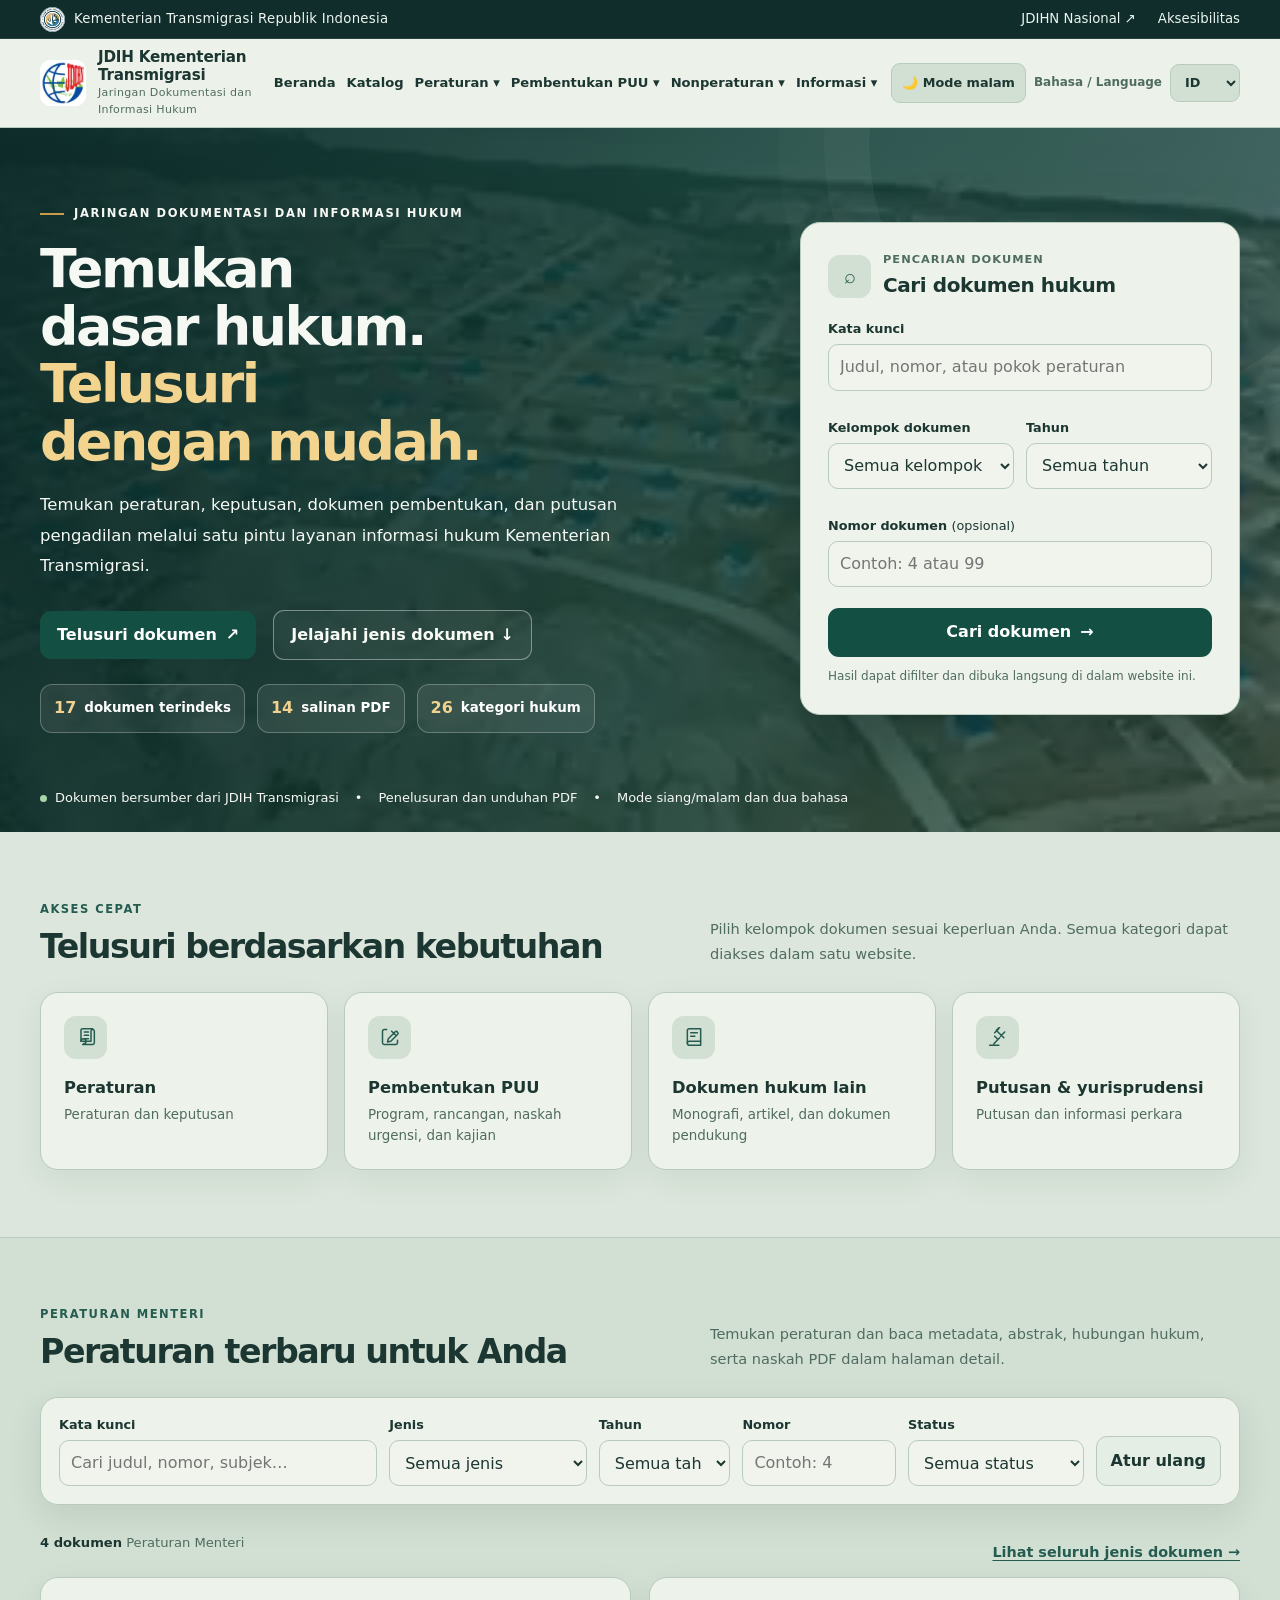
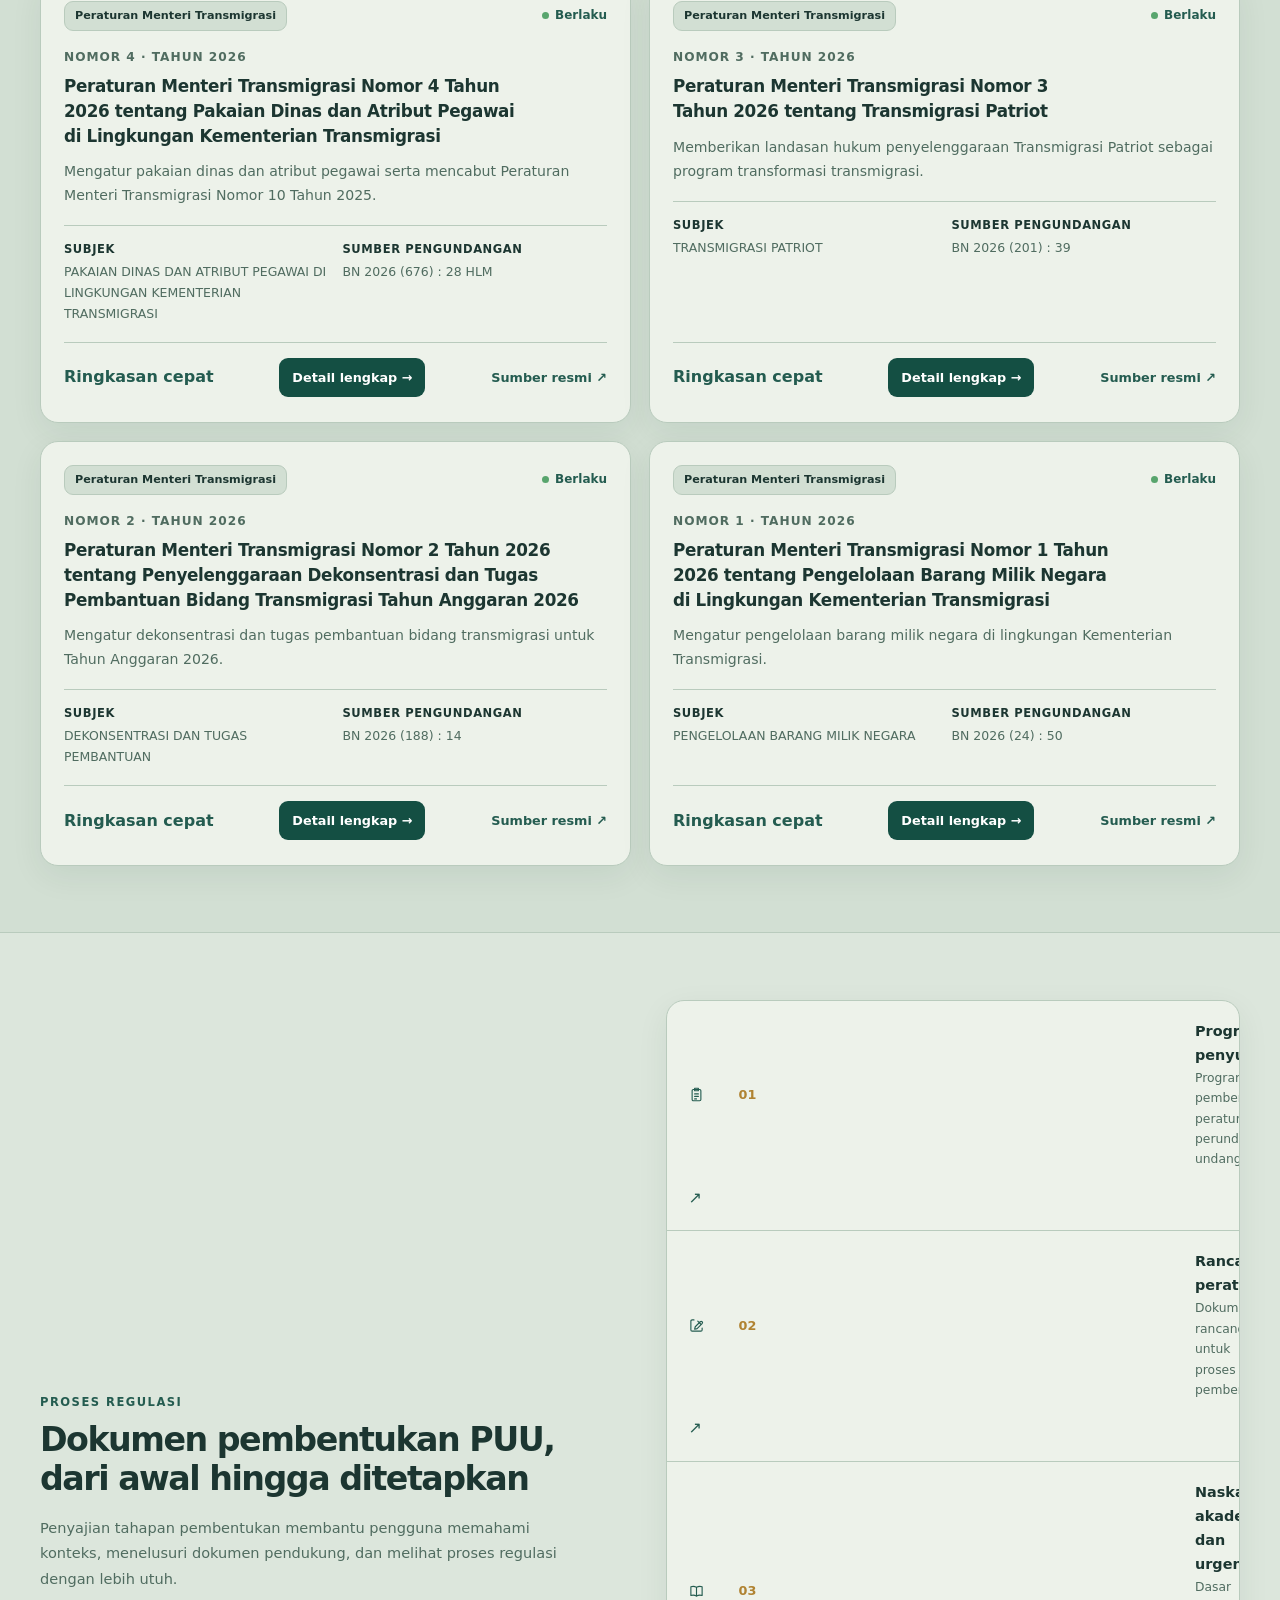
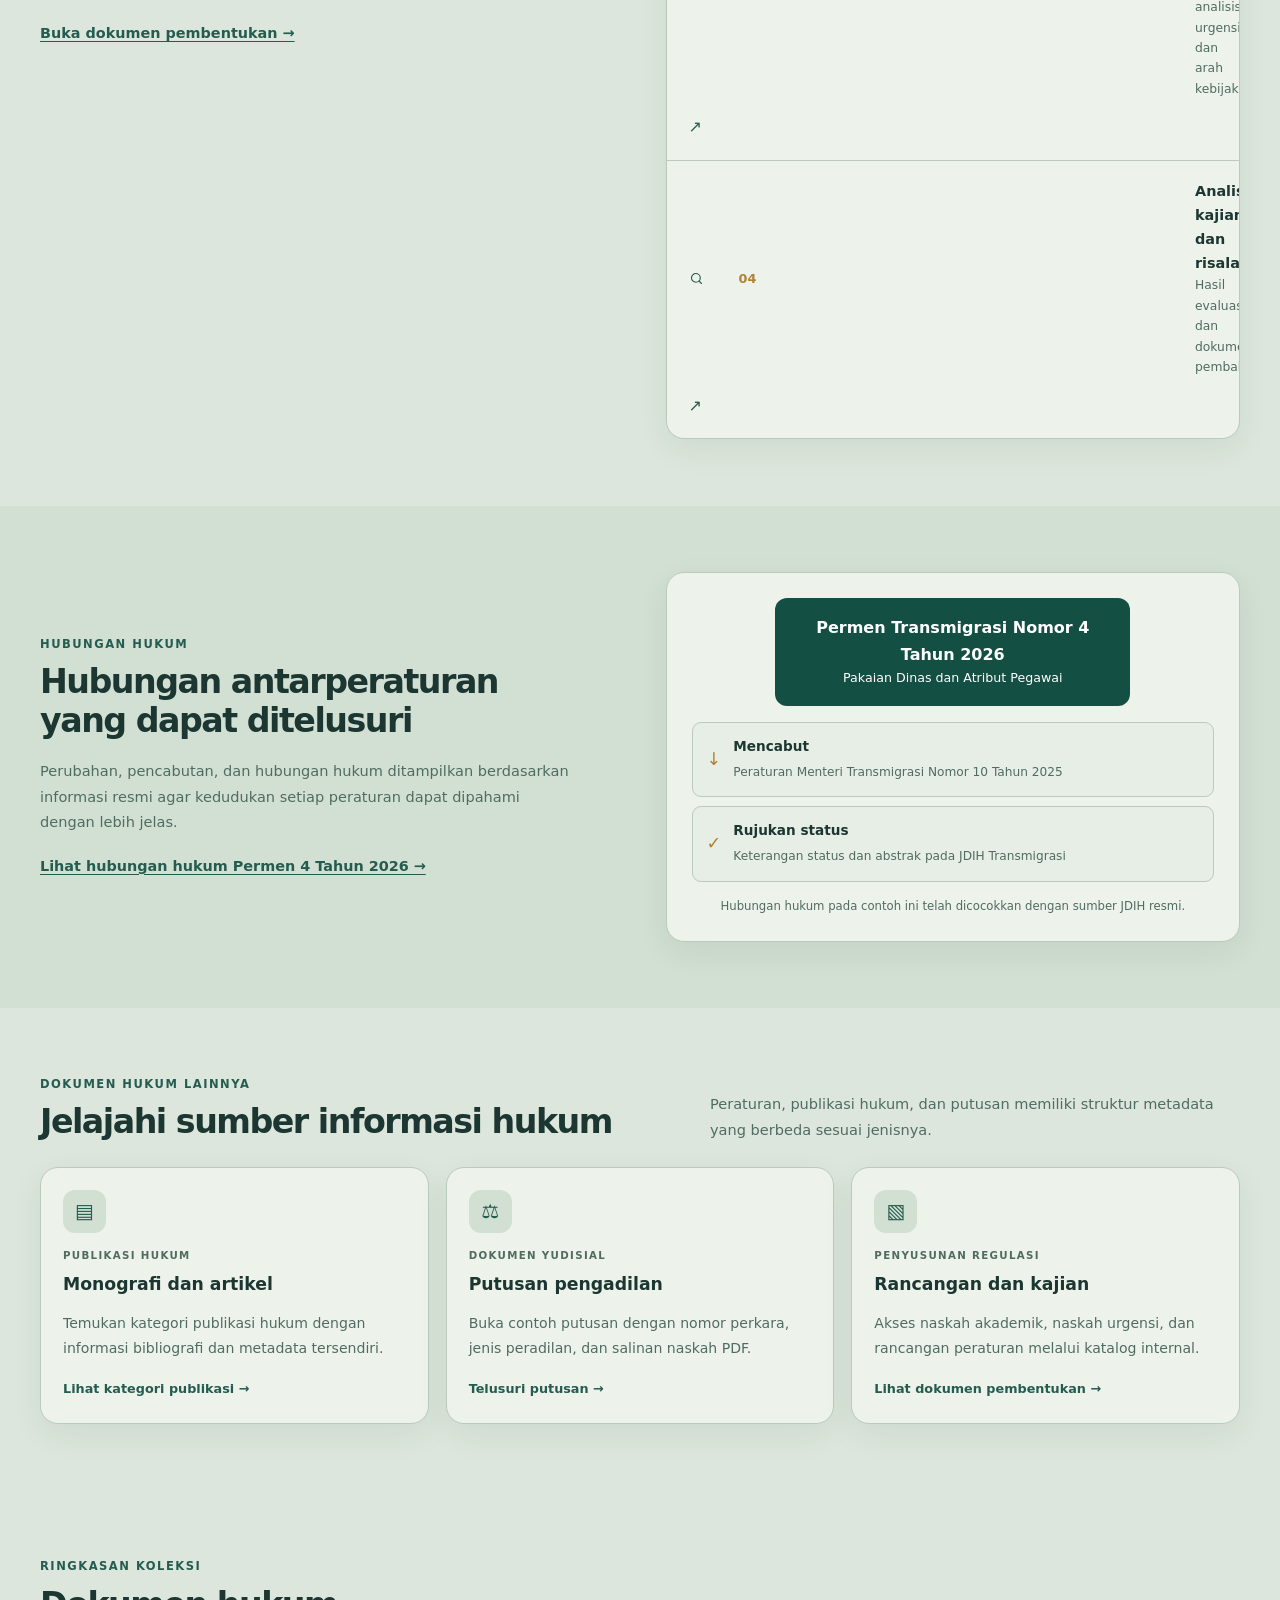
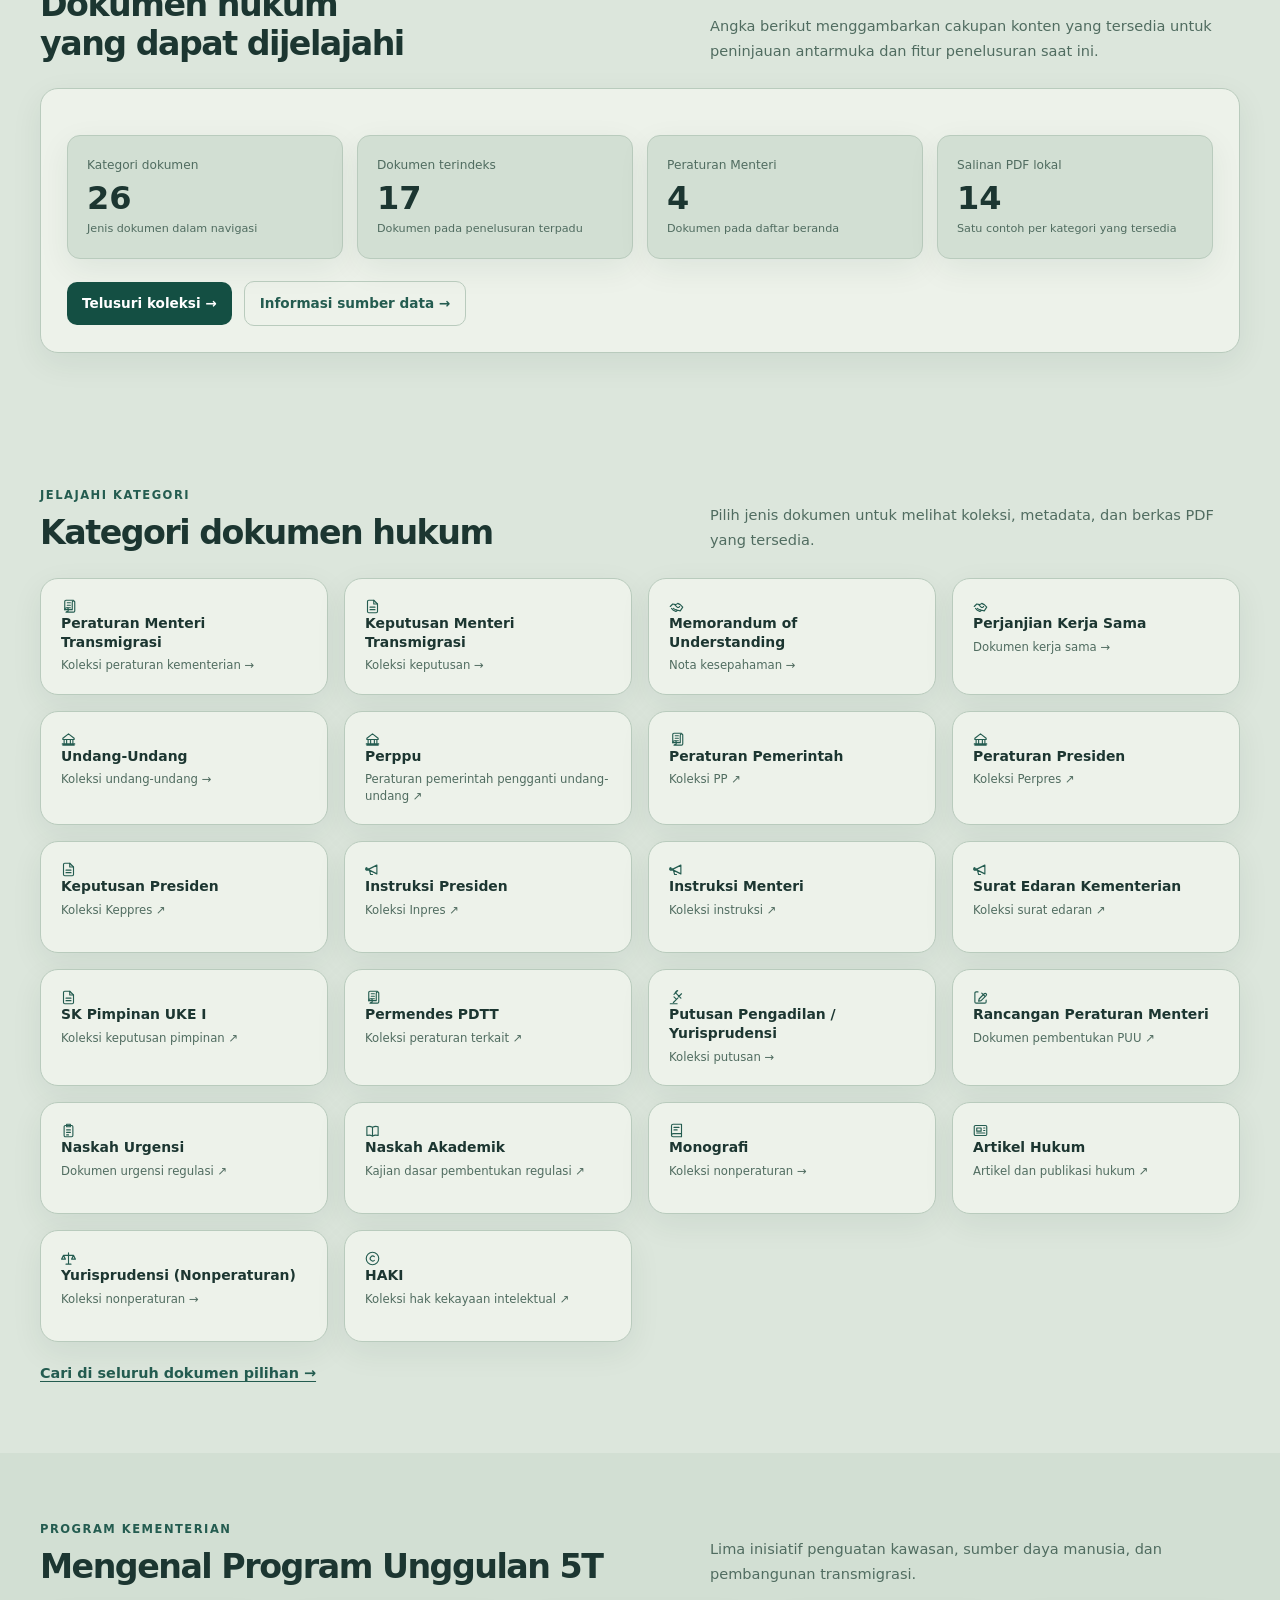
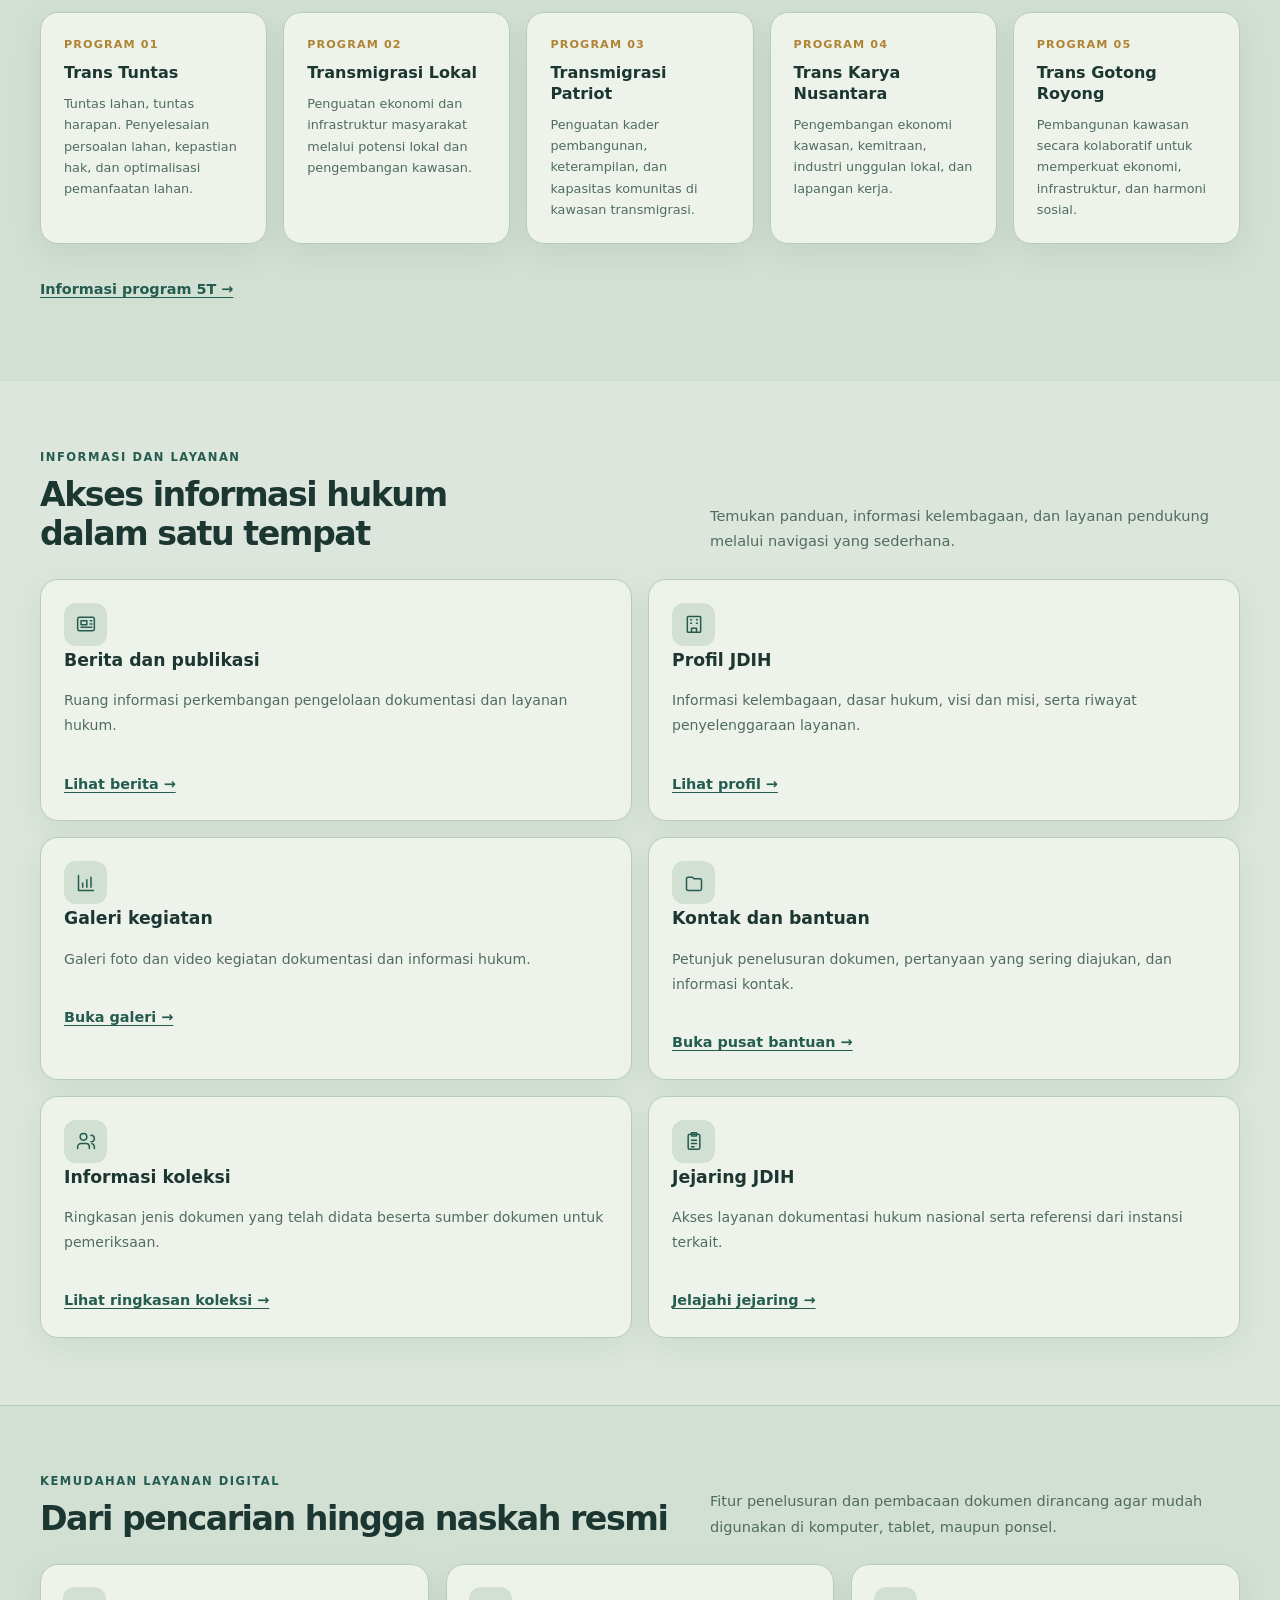
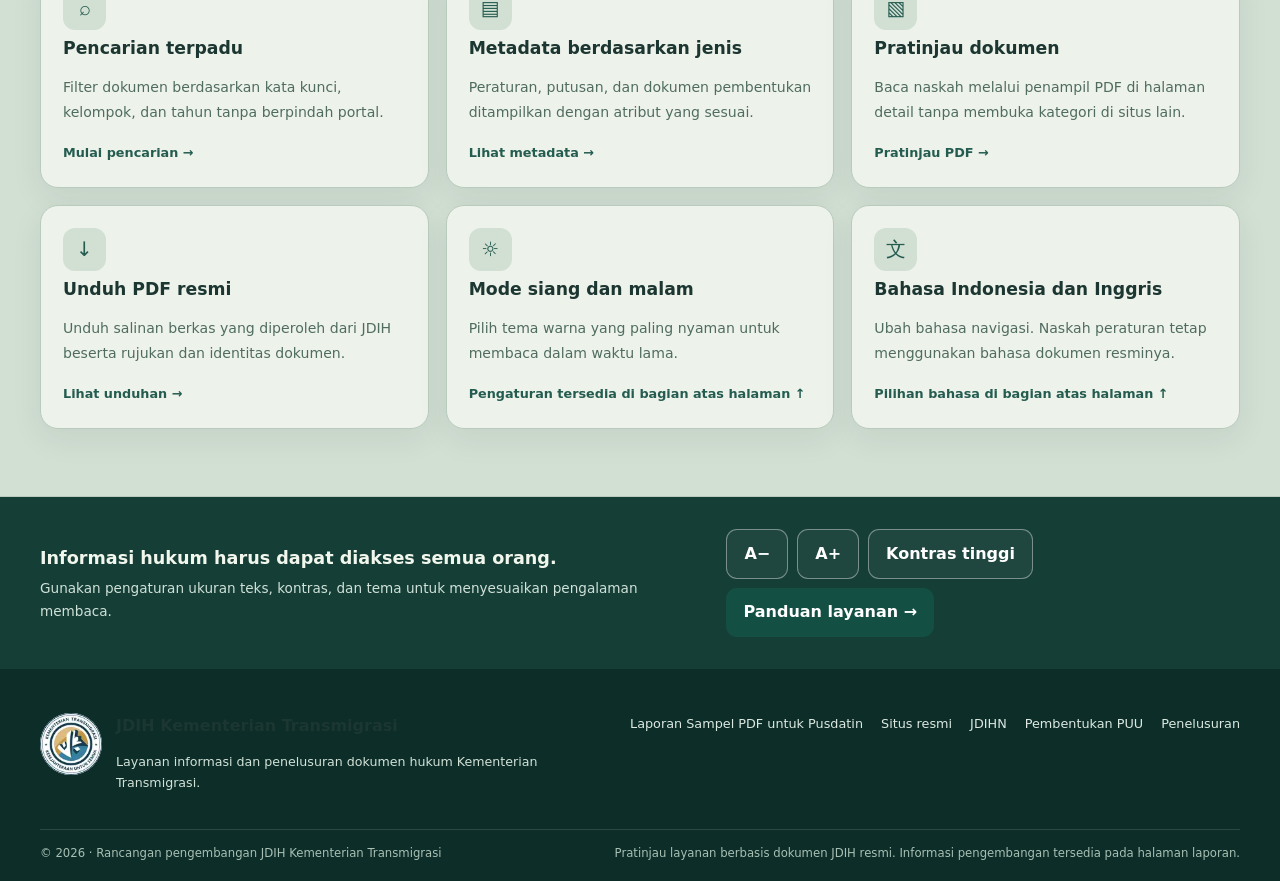
==== commit fe863671: "Align homepage metrics with 17 indexed documents and 14 locally bundled sample PDFs" ====
--- a/index.html
+++ b/index.html
@@ -146,8 +146,8 @@
   <p class="lead">Temukan peraturan, keputusan, dokumen pembentukan, dan putusan pengadilan melalui satu pintu layanan informasi hukum Kementerian Transmigrasi.</p>
   <div class="actions"><a class="btn primary" href="./telusur.html">Telusuri dokumen <span aria-hidden="true">↗</span></a><a class="btn outline" href="#kategori-lengkap">Jelajahi jenis dokumen ↓</a></div>
   <div class="mini-metrics" aria-label="Informasi koleksi contoh">
-    <span class="metric"><b>14</b> dokumen pilihan</span>
-    <span class="metric"><b>14</b> PDF dapat diunduh</span>
+    <span class="metric"><b>17</b> dokumen terindeks</span>
+    <span class="metric"><b>14</b> salinan PDF</span>
     <span class="metric"><b>26</b> kategori hukum</span>
   </div>
 </div>
@@ -172,7 +172,7 @@
 
 <section class="section collection" id="koleksi"><div class="wrap"><div class="sectionhead"><div><p class="kicker">PERATURAN MENTERI</p><h2>Peraturan terbaru untuk Anda</h2></div><p class="sectiondesc">Temukan peraturan dan baca metadata, abstrak, hubungan hukum, serta naskah PDF dalam halaman detail.</p></div>
 <div class="controls"><div class="field"><label for="query">Kata kunci</label><input id="query" type="search" placeholder="Cari judul, nomor, subjek…"></div><div class="field"><label for="type">Jenis</label><select id="type"><option value="all">Semua jenis</option><option value="regulation">Peraturan Menteri</option></select></div><div class="field"><label for="year">Tahun</label><select id="year"><option value="all">Semua tahun</option><option>2026</option></select></div><div class="field"><label for="number">Nomor</label><input id="number" type="search" inputmode="numeric" placeholder="Contoh: 4"></div><div class="field"><label for="status">Status</label><select id="status"><option value="all">Semua status</option><option>Berlaku</option></select></div><button class="btn reset" id="reset" type="button">Atur ulang</button></div>
-<div class="countline"><span id="count" aria-live="polite"><strong>4 contoh</strong> peraturan dalam dataset prototipe</span><a href="./telusur.html" class="home-section-link">Lihat seluruh jenis dokumen →</a></div><div class="grid" id="results"></div><div class="empty" id="empty" hidden><h3>Tidak ada hasil yang cocok</h3><p>Coba ubah kata kunci atau longgarkan filter.</p><button class="btn reset" id="emptyreset" type="button">Hapus filter</button></div>
+<div class="countline"><span id="count" aria-live="polite"><strong>4 dokumen</strong> Peraturan Menteri</span><a href="./telusur.html" class="home-section-link">Lihat seluruh jenis dokumen →</a></div><div class="grid" id="results"></div><div class="empty" id="empty" hidden><h3>Tidak ada hasil yang cocok</h3><p>Coba ubah kata kunci atau longgarkan filter.</p><button class="btn reset" id="emptyreset" type="button">Hapus filter</button></div>
 </div></section>
 <section class="section" id="pembentukan"><div class="wrap two"><div><p class="kicker">PROSES REGULASI</p><h2>Dokumen pembentukan PUU, dari awal hingga ditetapkan</h2><p class="sectiondesc" style="margin-top:16px">Penyajian tahapan pembentukan membantu pengguna memahami konteks, menelusuri dokumen pendukung, dan melihat proses regulasi dengan lebih utuh.</p><p class="hint"><a class="home-section-link" href="./katalog.html?kategori=rancangan-peraturan">Buka dokumen pembentukan →</a></p></div><div class="formationlist">
 <a href="./katalog.html?kategori=program-penyusunan"><span class="num">01</span><span><strong>Program penyusunan</strong><small>Program pembentukan peraturan perundang-undangan</small></span><span class="arrow">↗</span></a>
@@ -204,9 +204,9 @@
 <div class="sectionhead"><div><p class="kicker">RINGKASAN KOLEKSI</p><h2>Dokumen hukum yang dapat dijelajahi</h2></div><p class="sectiondesc">Angka berikut menggambarkan cakupan konten yang tersedia untuk peninjauan antarmuka dan fitur penelusuran saat ini.</p></div>
 <div class="stats"><div class="statgrid">
 <div class="stat"><span>Kategori dokumen</span><strong>26</strong><small>Jenis dokumen dalam navigasi</small></div>
-<div class="stat"><span>Dokumen pilihan</span><strong>14</strong><small>Sampel PDF resmi per kategori</small></div>
+<div class="stat"><span>Dokumen terindeks</span><strong>17</strong><small>Dokumen pada penelusuran terpadu</small></div>
 <div class="stat"><span>Peraturan Menteri</span><strong>4</strong><small>Dokumen pada daftar beranda</small></div>
-<div class="stat"><span>PDF siap diunduh</span><strong>14</strong><small>Salinan naskah pada website</small></div>
+<div class="stat"><span>Salinan PDF lokal</span><strong>14</strong><small>Satu contoh per kategori yang tersedia</small></div>
 </div><div class="stat-action"><a href="./telusur.html">Telusuri koleksi →</a><a href="./laporan.html" style="color:var(--green2);background:transparent;border:1px solid var(--line)">Informasi sumber data →</a></div></div>
 </div></section>
 <section class="section" id="kategori-lengkap">
--- a/assets/portal-finish.css
+++ b/assets/portal-finish.css
@@ -8,22 +8,25 @@
  --ui-radius-sm:11px;
  --ui-gap:22px;
  --ui-accent:#b58c4f;
- --ui-border:color-mix(in srgb,var(--line) 84%,transparent);
+ --ui-border:#b9cbbd;
  --ui-overlay:rgba(21,64,55,.1);
  --ui-button:#144f43;
  --ui-button-text:#ffffff;
  --ui-focus:#c89c4b;
  --ui-shadow:0 10px 32px rgba(19,56,43,.07);
  --ui-shadow-hover:0 16px 42px rgba(19,56,43,.13);
- --ui-outline:color-mix(in srgb,var(--green2) 30%,var(--line));
- --ui-subtle:color-mix(in srgb,var(--surface-alt) 60%,var(--surface));
- --ui-muted-surface:color-mix(in srgb,var(--surface) 85%,var(--paper));
+ --ui-outline:#83afa0;
+ --ui-subtle:#e5eee5;
+ --ui-muted-surface:#e7eee6;
  --ui-heading:var(--ink);
 }
 html[data-theme="night"]{
  --ui-button:#83d4b6;
  --ui-button-text:#102c28;
- --ui-outline:color-mix(in srgb,var(--green2) 48%,var(--line));
+ --ui-outline:#608d85;
+ --ui-subtle:#293f40;
+ --ui-muted-surface:#24393a;
+ --ui-border:#47615f;
  --ui-shadow:0 10px 30px rgba(0,0,0,.14);
  --ui-shadow-hover:0 17px 44px rgba(0,0,0,.25);
 }
@@ -404,3 +407,5 @@
 @media(forced-colors:active){
  .btn,.tag,.catalogcard,.panel,.quick a{forced-color-adjust:auto;border:1px solid ButtonText}
 }
+
+.info-empty{margin:18px 0;padding:30px;border:1px dashed var(--line);background:var(--surface-alt);border-radius:17px;text-align:center}.info-empty .empty-symbol{width:52px;height:52px;display:grid;place-items:center;border-radius:14px;background:var(--surface);color:var(--green2);font-size:1.4rem;margin:0 auto 14px}.info-empty h3{font-size:1.1rem;margin:0 0 7px}.info-empty p{color:var(--muted);font-size:.89rem;max-width:550px;margin:0 auto 17px}.info-page-cta{display:inline-flex;align-items:center;justify-content:center;font-size:.84rem;font-weight:800;min-height:43px;padding:9px 15px;background:var(--ui-button);color:var(--ui-button-text);border-radius:10px;text-decoration:none}.info-page-cta:hover{filter:brightness(1.05)}
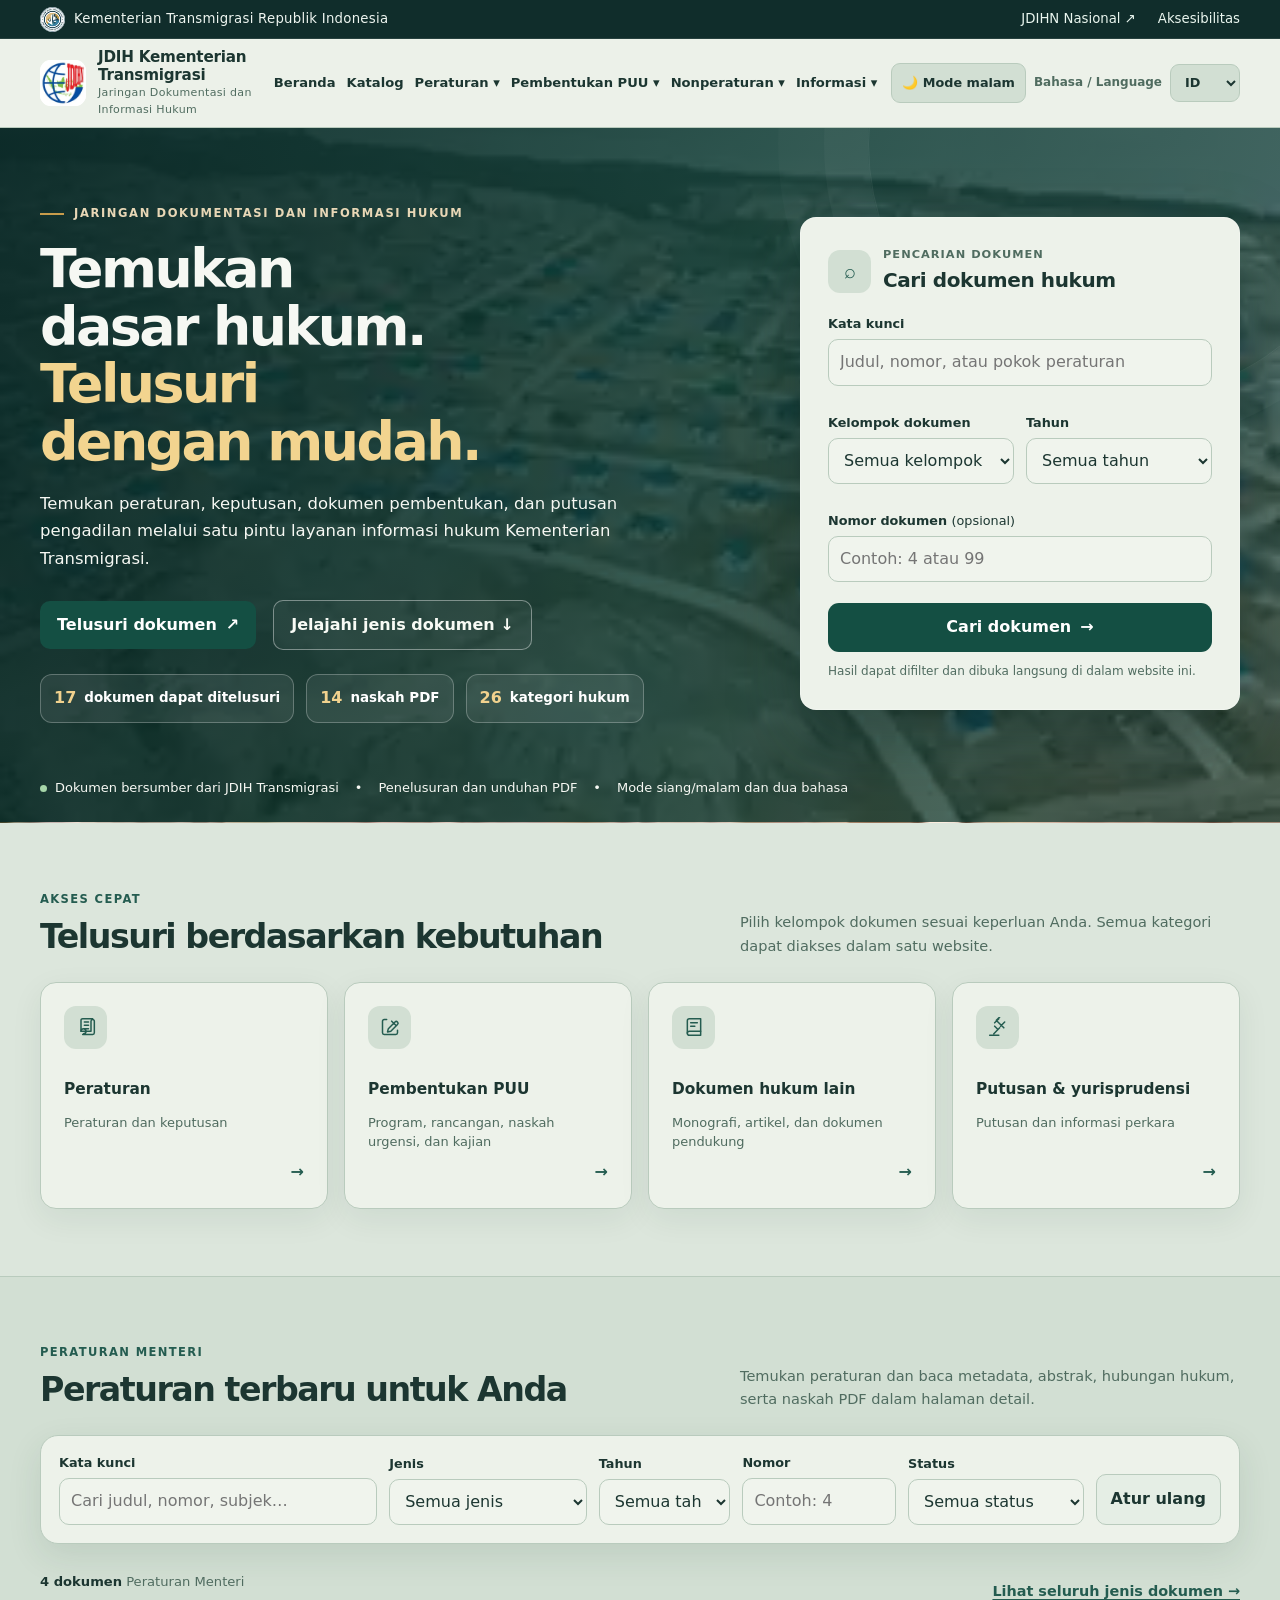
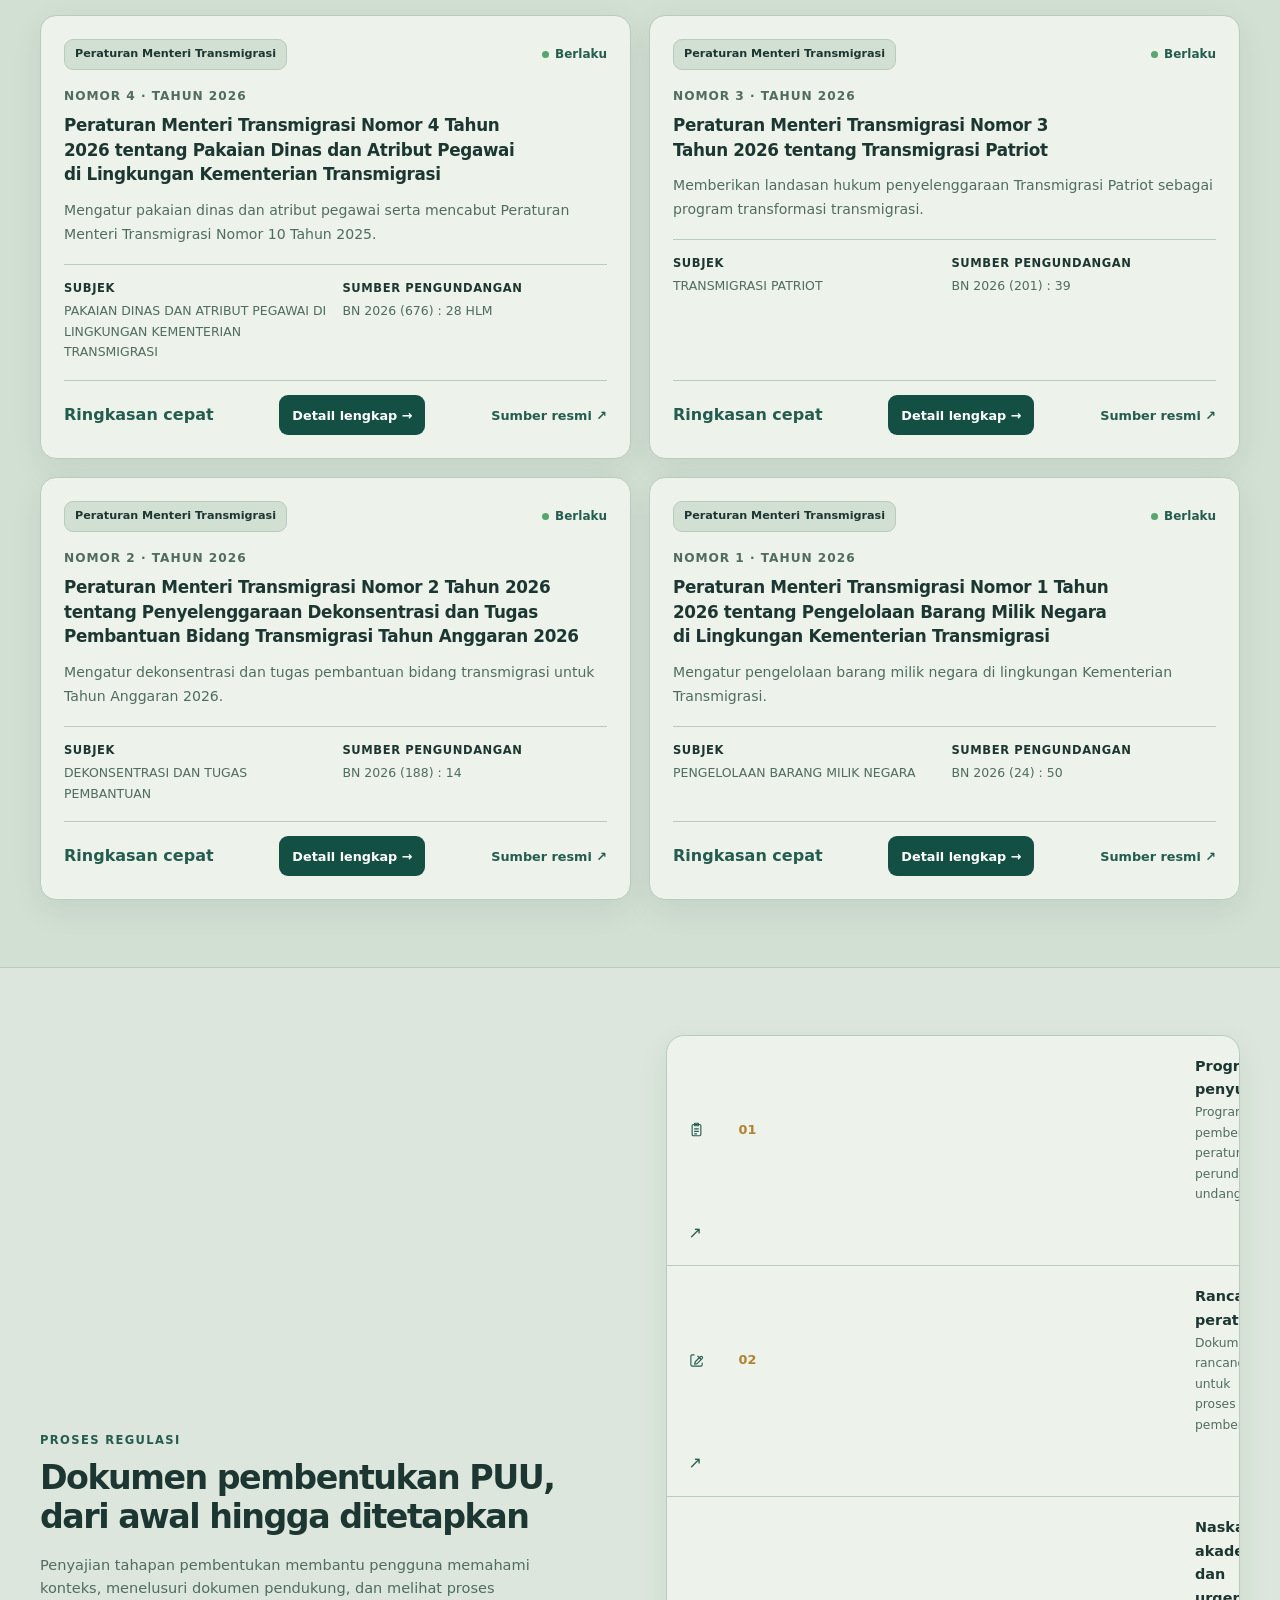
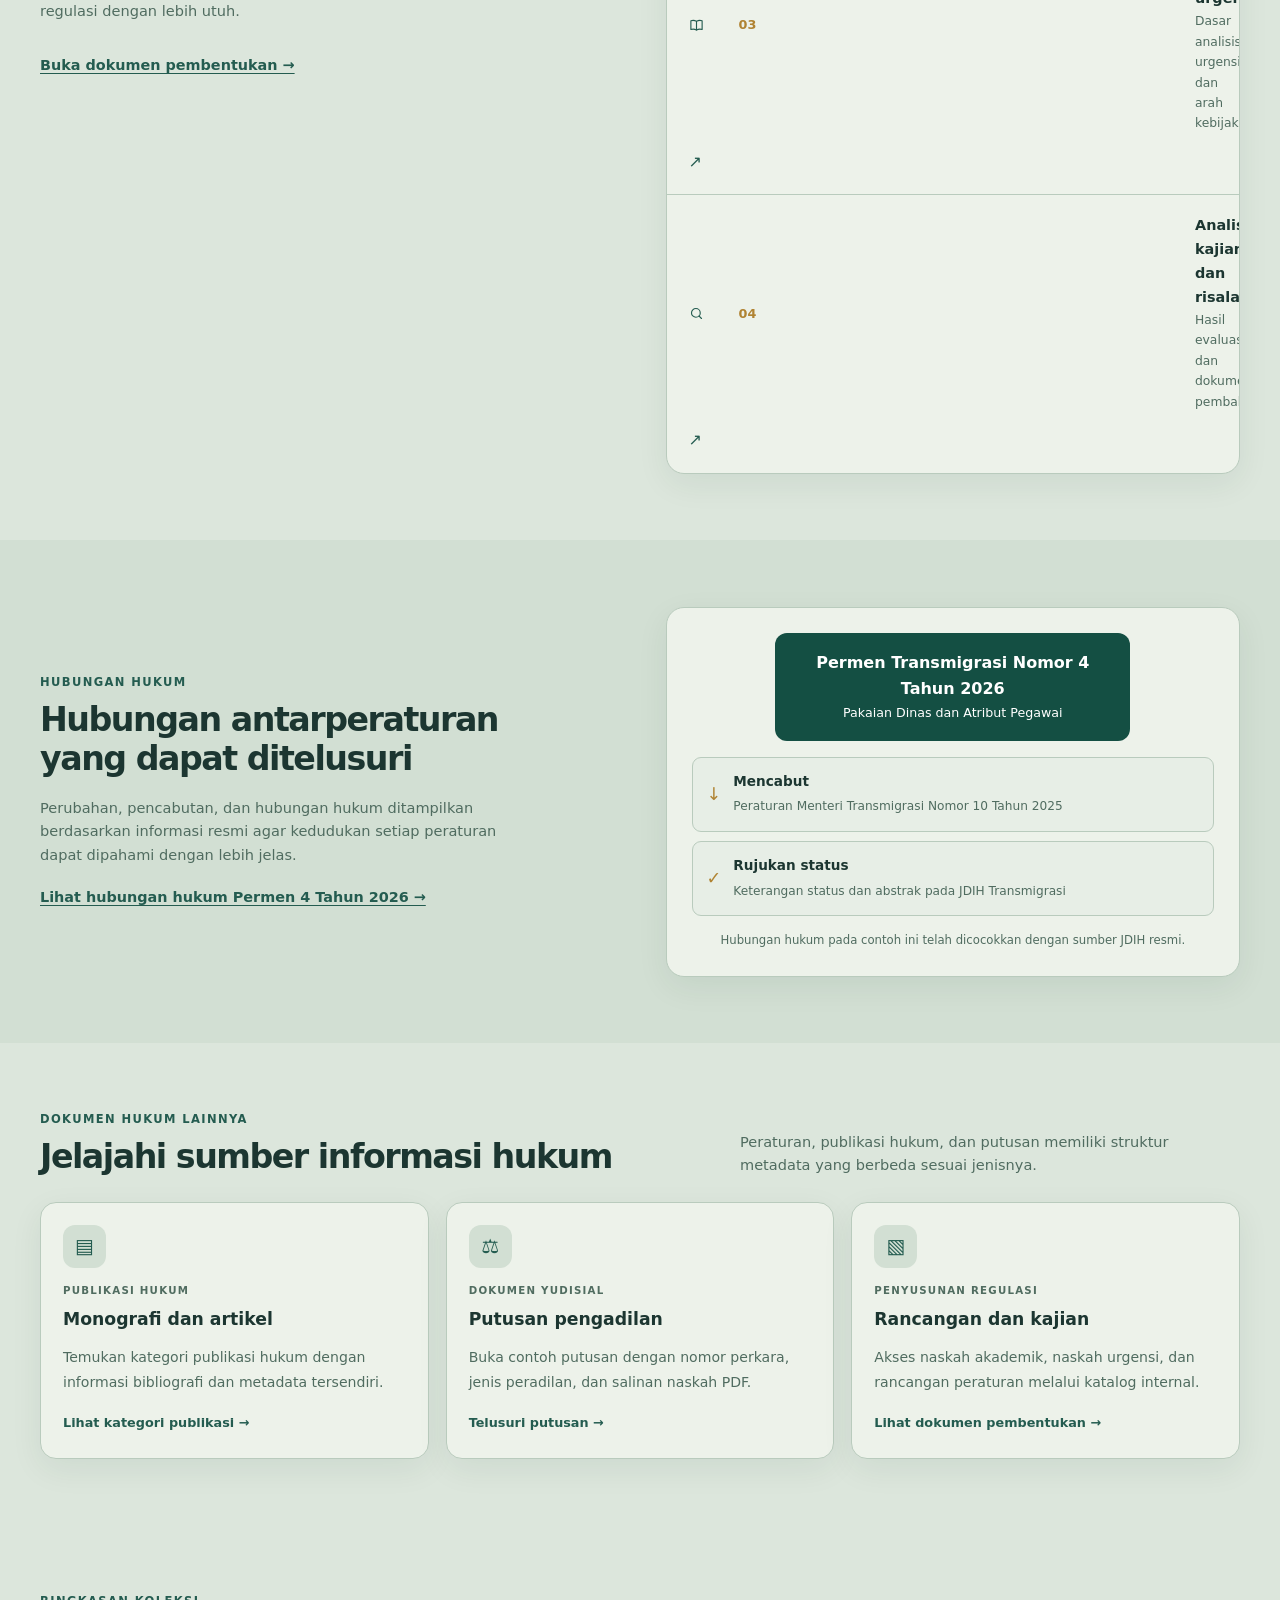
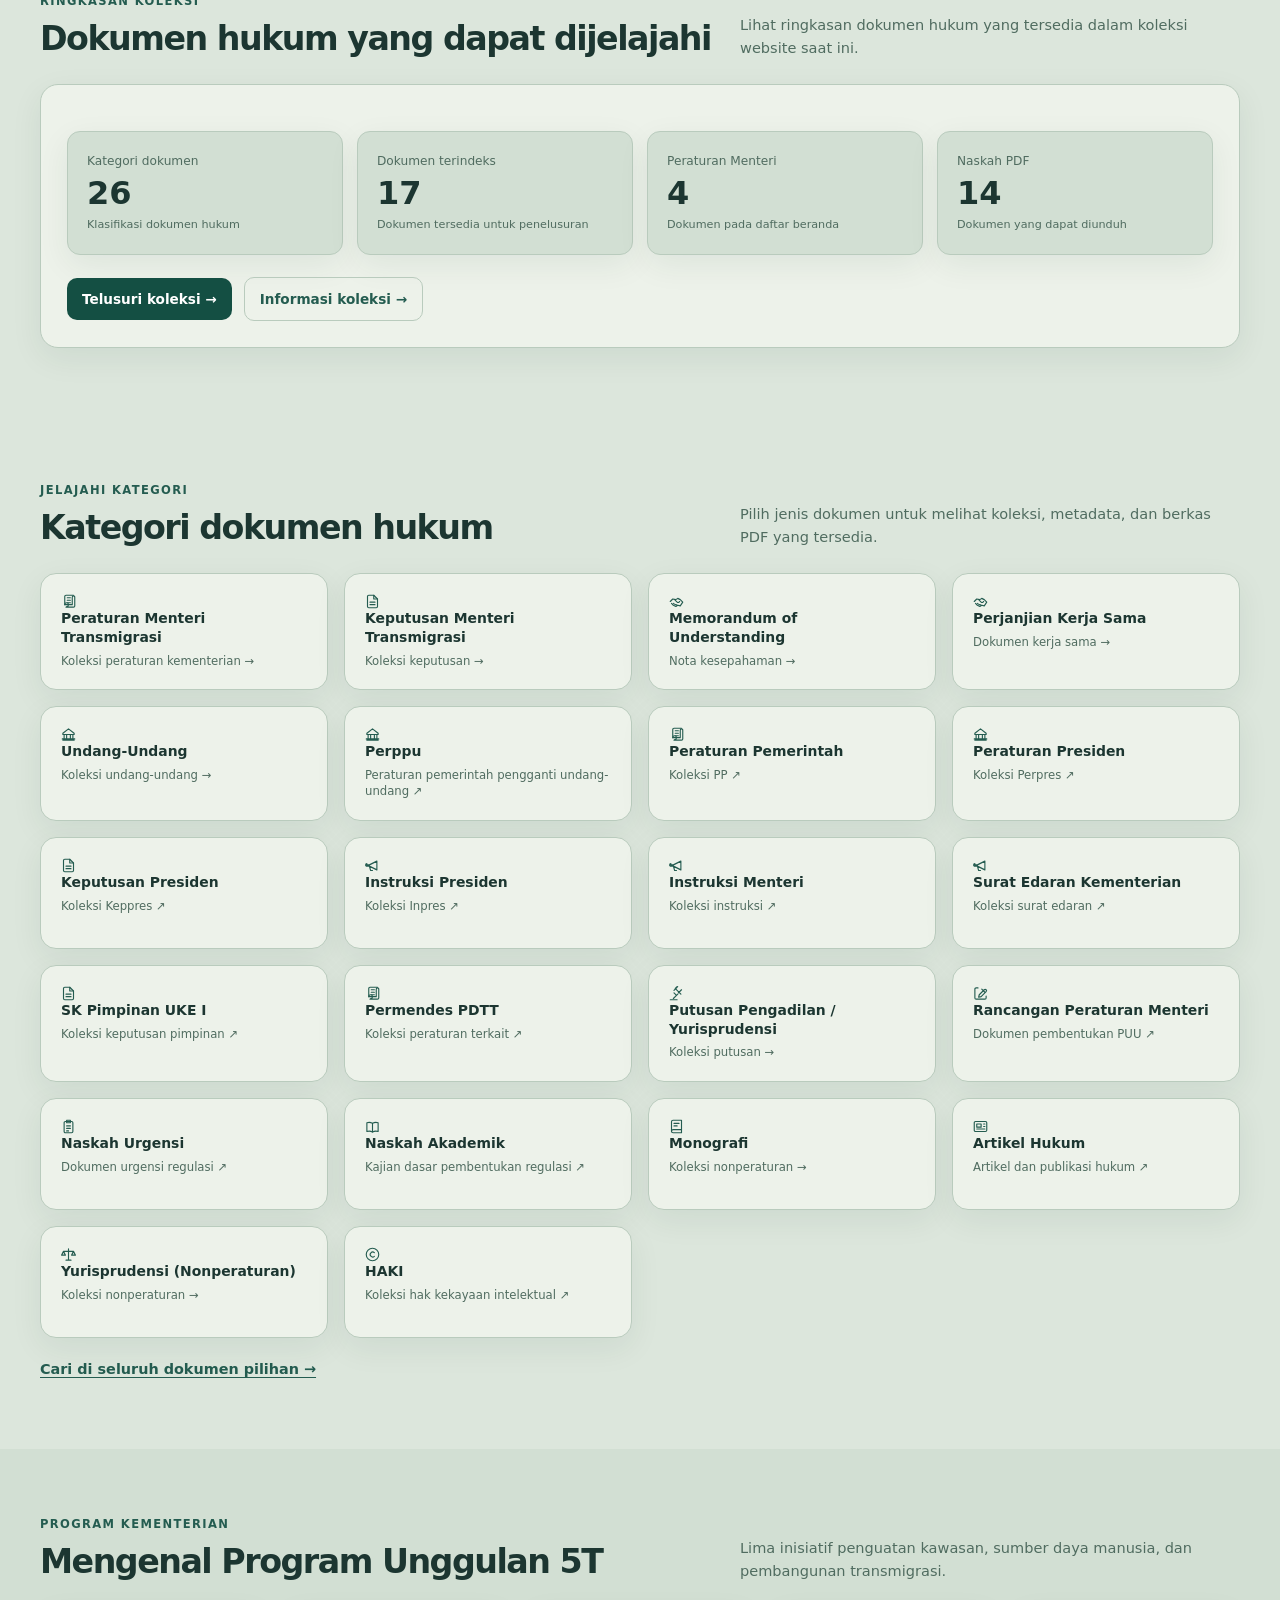
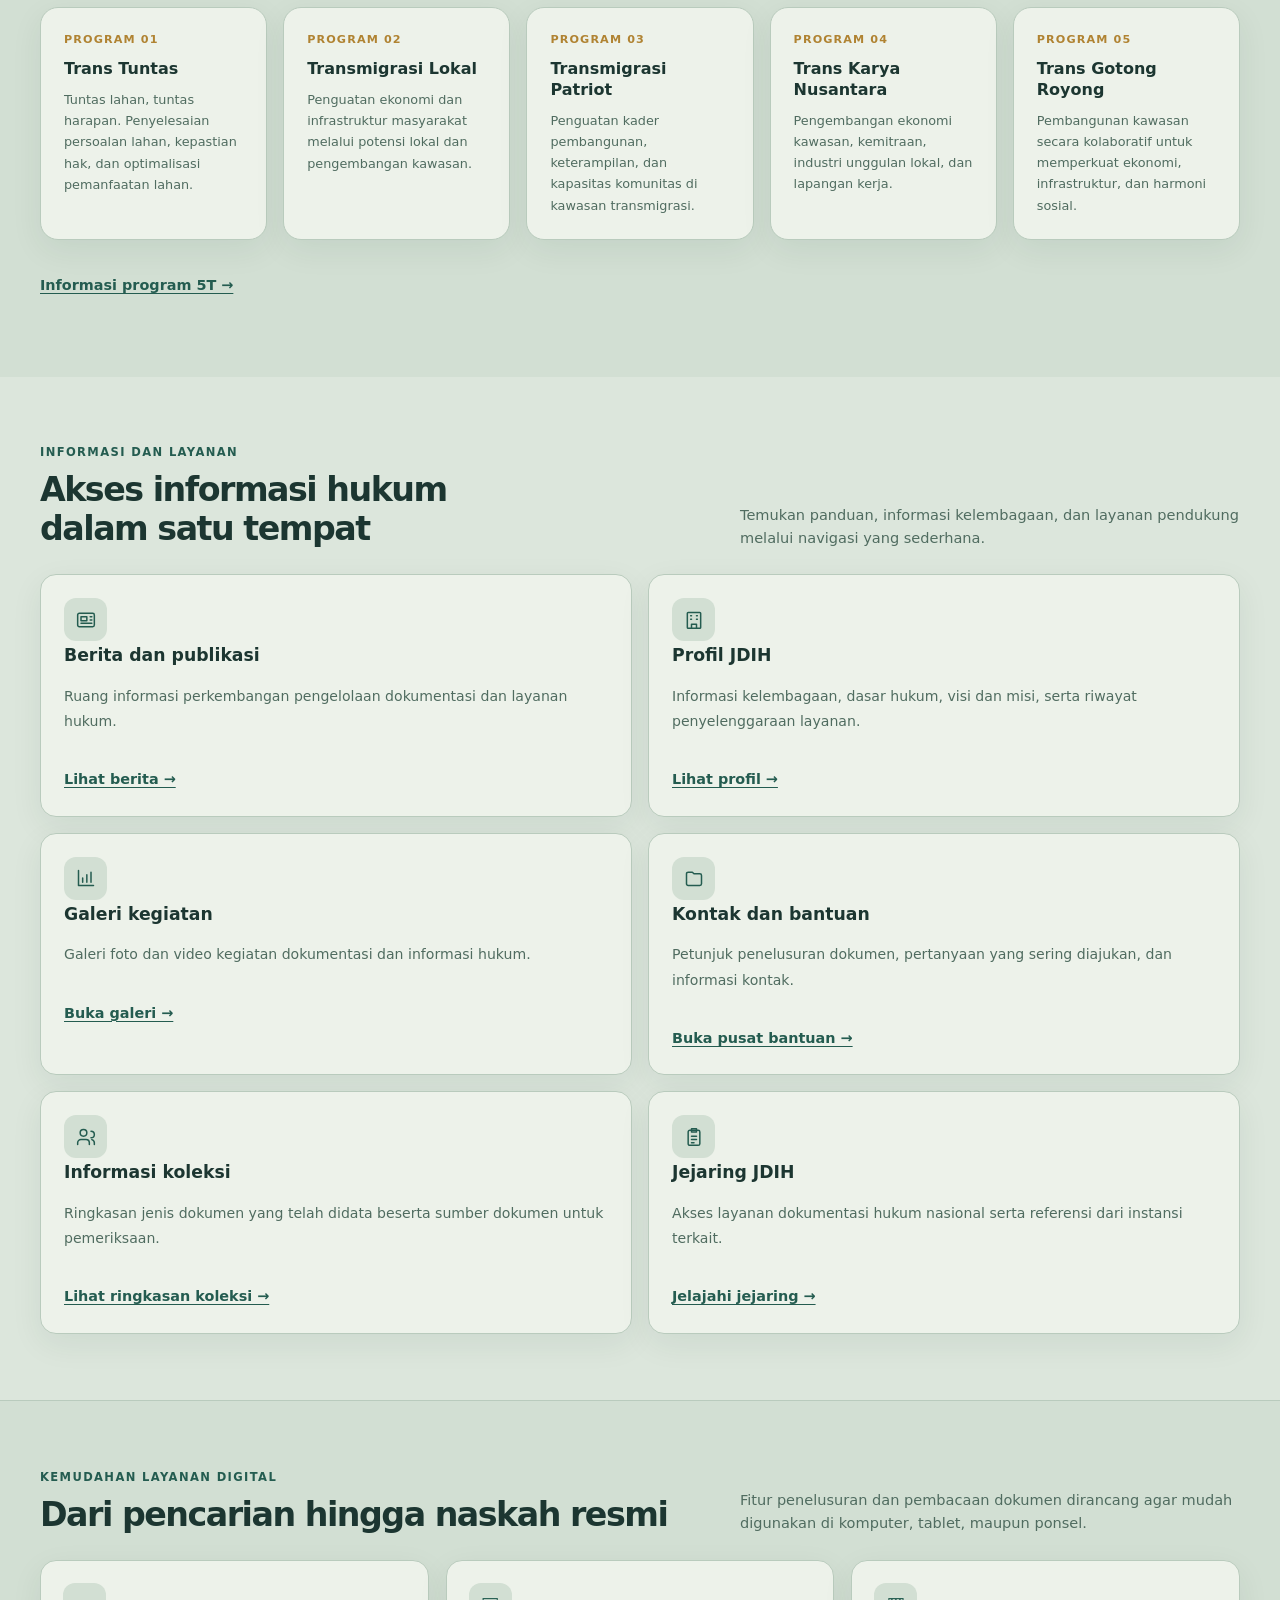
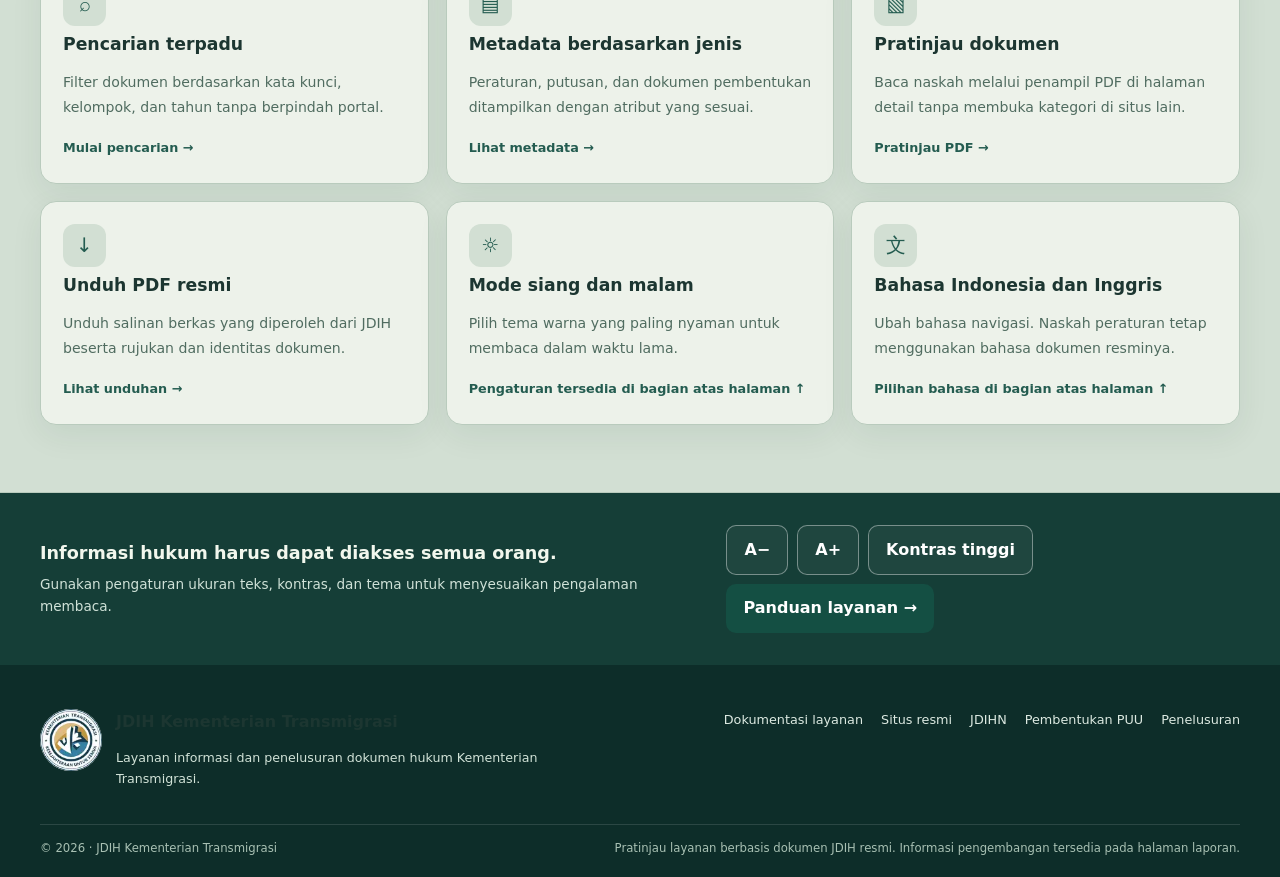
==== commit 4d3f4941: "Align index.html with polished responsive public-facing JDIH design" ====
--- a/index.html
+++ b/index.html
@@ -84,6 +84,7 @@
 </style>
 <link rel="stylesheet" href="assets/comfort-theme.css">
 <link rel="stylesheet" href="assets/portal-finish.css">
+<link rel="stylesheet" href="assets/portal-polish.css">
 <style>.ui-svg-icon{vertical-align:-3px;flex-shrink:0}.menu-icon{display:inline-flex;align-items:center;margin-right:6px;color:var(--green2)}.qicon .ui-svg-icon{width:20px;height:20px}.featuretile .menu-icon{margin-right:7px}.navmenu a{display:flex;align-items:center;gap:5px}.navmenu a .menu-icon{flex:0 0 auto}.featuretile{position:relative}</style>
 </head>
 <body>
@@ -145,9 +146,9 @@
   <h1>Temukan dasar hukum.<span>Telusuri dengan mudah.</span></h1>
   <p class="lead">Temukan peraturan, keputusan, dokumen pembentukan, dan putusan pengadilan melalui satu pintu layanan informasi hukum Kementerian Transmigrasi.</p>
   <div class="actions"><a class="btn primary" href="./telusur.html">Telusuri dokumen <span aria-hidden="true">↗</span></a><a class="btn outline" href="#kategori-lengkap">Jelajahi jenis dokumen ↓</a></div>
-  <div class="mini-metrics" aria-label="Informasi koleksi contoh">
-    <span class="metric"><b>17</b> dokumen terindeks</span>
-    <span class="metric"><b>14</b> salinan PDF</span>
+  <div class="mini-metrics" aria-label="Ringkasan koleksi yang tersedia">
+    <span class="metric"><b>17</b> dokumen dapat ditelusuri</span>
+    <span class="metric"><b>14</b> naskah PDF</span>
     <span class="metric"><b>26</b> kategori hukum</span>
   </div>
 </div>
@@ -201,13 +202,13 @@
 <article class="othercard"><span class="qicon" aria-hidden="true">▧</span><p class="kicker">PENYUSUNAN REGULASI</p><h3>Rancangan dan kajian</h3><p>Akses naskah akademik, naskah urgensi, dan rancangan peraturan melalui katalog internal.</p><a href="./katalog.html?kategori=rancangan-peraturan">Lihat dokumen pembentukan →</a></article>
 </div></div></section>
 <section class="section" id="statistik"><div class="wrap">
-<div class="sectionhead"><div><p class="kicker">RINGKASAN KOLEKSI</p><h2>Dokumen hukum yang dapat dijelajahi</h2></div><p class="sectiondesc">Angka berikut menggambarkan cakupan konten yang tersedia untuk peninjauan antarmuka dan fitur penelusuran saat ini.</p></div>
+<div class="sectionhead"><div><p class="kicker">RINGKASAN KOLEKSI</p><h2>Dokumen hukum yang dapat dijelajahi</h2></div><p class="sectiondesc">Lihat ringkasan dokumen hukum yang tersedia dalam koleksi website saat ini.</p></div>
 <div class="stats"><div class="statgrid">
-<div class="stat"><span>Kategori dokumen</span><strong>26</strong><small>Jenis dokumen dalam navigasi</small></div>
-<div class="stat"><span>Dokumen terindeks</span><strong>17</strong><small>Dokumen pada penelusuran terpadu</small></div>
+<div class="stat"><span>Kategori dokumen</span><strong>26</strong><small>Klasifikasi dokumen hukum</small></div>
+<div class="stat"><span>Dokumen terindeks</span><strong>17</strong><small>Dokumen tersedia untuk penelusuran</small></div>
 <div class="stat"><span>Peraturan Menteri</span><strong>4</strong><small>Dokumen pada daftar beranda</small></div>
-<div class="stat"><span>Salinan PDF lokal</span><strong>14</strong><small>Satu contoh per kategori yang tersedia</small></div>
-</div><div class="stat-action"><a href="./telusur.html">Telusuri koleksi →</a><a href="./laporan.html" style="color:var(--green2);background:transparent;border:1px solid var(--line)">Informasi sumber data →</a></div></div>
+<div class="stat"><span>Naskah PDF</span><strong>14</strong><small>Dokumen yang dapat diunduh</small></div>
+</div><div class="stat-action"><a href="./telusur.html">Telusuri koleksi →</a><a href="./laporan.html" style="color:var(--green2);background:transparent;border:1px solid var(--line)">Informasi koleksi →</a></div></div>
 </div></section>
 <section class="section" id="kategori-lengkap">
 <div class="wrap">
@@ -276,7 +277,7 @@
 </div></div></section>
 <section class="cta" id="akses"><div class="wrap ctain"><div><strong>Informasi hukum harus dapat diakses semua orang.</strong><p>Gunakan pengaturan ukuran teks, kontras, dan tema untuk menyesuaikan pengalaman membaca.</p></div><div style="display:flex;gap:9px;flex-wrap:wrap"><button class="btn outline" id="fontminus" type="button">A−</button><button class="btn outline" id="fontplus" type="button">A+</button><button class="btn outline" id="contrast" type="button" aria-pressed="false">Kontras tinggi</button><a class="btn primary" href="./ruang.html?bagian=faq">Panduan layanan →</a></div></div></section>
 </main>
-<footer class="footer"><div class="wrap footerin"><div class="footerbrand"><img src="assets/logo-kementrans-bulat.webp" alt="Lambang Kementerian Transmigrasi"><div><strong>JDIH Kementerian Transmigrasi</strong><p>Layanan informasi dan penelusuran dokumen hukum Kementerian Transmigrasi.</p></div></div><div class="footerlinks"><a href="./laporan.html">Laporan Sampel PDF untuk Pusdatin</a><a href="https://jdih.transmigrasi.go.id/" target="_blank" rel="noopener">Situs resmi</a><a href="https://jdihn.go.id/" target="_blank" rel="noopener">JDIHN</a><a href="./katalog.html?kategori=rancangan-peraturan">Pembentukan PUU</a><a href="./telusur.html">Penelusuran</a></div></div><div class="wrap copyright"><span>© 2026 · Rancangan pengembangan JDIH Kementerian Transmigrasi</span><span>Pratinjau layanan berbasis dokumen JDIH resmi. Informasi pengembangan tersedia pada halaman laporan.</span></div></footer>
+<footer class="footer"><div class="wrap footerin"><div class="footerbrand"><img src="assets/logo-kementrans-bulat.webp" alt="Lambang Kementerian Transmigrasi"><div><strong>JDIH Kementerian Transmigrasi</strong><p>Layanan informasi dan penelusuran dokumen hukum Kementerian Transmigrasi.</p></div></div><div class="footerlinks"><a href="./laporan.html">Dokumentasi layanan</a><a href="https://jdih.transmigrasi.go.id/" target="_blank" rel="noopener">Situs resmi</a><a href="https://jdihn.go.id/" target="_blank" rel="noopener">JDIHN</a><a href="./katalog.html?kategori=rancangan-peraturan">Pembentukan PUU</a><a href="./telusur.html">Penelusuran</a></div></div><div class="wrap copyright"><span>© 2026 · JDIH Kementerian Transmigrasi</span><span>Pratinjau layanan berbasis dokumen JDIH resmi. Informasi pengembangan tersedia pada halaman laporan.</span></div></footer>
 <dialog class="dialog" id="dialog"><div class="dialoghead"><span>RINGKASAN DOKUMEN</span><button class="close" id="close" aria-label="Tutup" type="button">×</button></div><div class="dialogbody" id="detail"></div></dialog><div class="toast" id="toast" role="status" aria-live="polite" hidden></div>
 <script src="data/peraturan-2026.js"></script>
 <script src="assets/menu-icons.js"></script>
--- a/assets/portal-finish.css
+++ b/assets/portal-finish.css
@@ -409,3 +409,20 @@
 }
 
 .info-empty{margin:18px 0;padding:30px;border:1px dashed var(--line);background:var(--surface-alt);border-radius:17px;text-align:center}.info-empty .empty-symbol{width:52px;height:52px;display:grid;place-items:center;border-radius:14px;background:var(--surface);color:var(--green2);font-size:1.4rem;margin:0 auto 14px}.info-empty h3{font-size:1.1rem;margin:0 0 7px}.info-empty p{color:var(--muted);font-size:.89rem;max-width:550px;margin:0 auto 17px}.info-page-cta{display:inline-flex;align-items:center;justify-content:center;font-size:.84rem;font-weight:800;min-height:43px;padding:9px 15px;background:var(--ui-button);color:var(--ui-button-text);border-radius:10px;text-decoration:none}.info-page-cta:hover{filter:brightness(1.05)}
+
+.document-utilities{display:flex;align-items:center;gap:8px;flex-wrap:wrap;margin:15px 0 0}.document-utility{display:inline-flex;align-items:center;gap:7px;min-height:42px;padding:8px 11px;background:var(--surface-alt);color:var(--ink);border:1px solid var(--line);border-radius:10px;font-size:.78rem;font-weight:790;cursor:pointer}.document-utility:hover{filter:brightness(.94)}.hero .document-utility{color:#f5f8f3;background:#ffffff18;border-color:#ffffff58}.utility-status{font-size:.76rem;color:var(--muted)}.hero .utility-status{color:#e2efe7}@media(max-width:640px){.document-utility{min-height:44px;padding:10px}.document-utilities{gap:7px}}@media print{.document-utilities,.site-tools,.nav,.topnav{display:none!important}}
+
+/* Unified search, reports and PDF viewers share the same night palette. */
+.searchpanel,.resultcard,.noresults,.preview,.placeholder{background:var(--surface);color:var(--ink);border-color:var(--line)}
+.searchfields label,.resultbar h2,.resultcard h3,.resultcard h3 a,.noresults h2{color:var(--ink)}
+.searchfields input,.searchfields select{background:var(--soft-input);color:var(--ink);border-color:var(--line)}
+.searchhelp,.resultcard p,.resultmeta,.resultbar span,.noresults p,.placeholder{color:var(--muted)}
+.resultcard .pill{background:var(--surface-alt);color:var(--ink)}
+.resultmeta{border-color:var(--line)}
+.resultactions a,.resultcard h3 a:hover{color:var(--green2)}
+.footnote{background:var(--surface-alt);color:var(--ink);border-color:var(--ui-accent)}
+.data-table th{background:var(--surface-alt);color:var(--ink)}
+.data-table td,.data-table th{border-color:var(--line)}
+.data-table a{color:var(--green2)}
+html[data-theme=night] .status-ok{color:#a3e7bb}
+html[data-theme=night] .status-missing{color:#eed093}
--- a/assets/portal-polish.css
+++ b/assets/portal-polish.css
@@ -0,0 +1,126 @@
+/* JDIH Transmigrasi: penyelarasan antarmuka layanan publik.
+ * Lapisan ini berada setelah portal-finish.css dan tidak mengubah data hukum.
+ * Mendukung layar kecil, touch, reduced-motion, kontras, mode gelap.
+ */
+:root{
+  --portal-radius:16px;
+  --portal-primary:#175747;
+  --portal-primary-hover:#0c4338;
+  --portal-highlight:#b68a4a;
+  --portal-line:var(--line,#b8cbbd);
+  --portal-panel:var(--surface,#edf2ea);
+  --portal-bg:var(--paper,#dce6dc);
+  --portal-text:var(--ink,#1c3631);
+  --portal-secondary:var(--muted,#506c60);
+}
+html[data-theme=night]{
+  --portal-primary:#b4e7cf;
+  --portal-primary-hover:#d7f8e8;
+  --portal-highlight:#e6bd79;
+}
+body{background:var(--portal-bg);color:var(--portal-text)}
+section,.section,.content,.maincontent{scroll-margin-top:115px}
+.quick a,.doc,.catalogcard,.info-card,.info-panel,.featuretile,
+.othercard,.servicepanel,.panel,.searchpanel,.searchbox,.resultcard{
+  border:1px solid var(--portal-line);
+  background:var(--portal-panel);
+  border-radius:var(--portal-radius);
+}
+.quick a,.featuretile,.othercard,.catalogcard,.resultcard{
+  transition:border-color .16s ease,transform .16s ease,box-shadow .16s ease,background-color .16s ease;
+}
+.quick a:hover,.featuretile:hover,.othercard:hover,.catalogcard:hover,.resultcard:hover{
+  transform:translateY(-2px);
+  box-shadow:0 10px 28px rgba(12,50,38,.12);
+  border-color:var(--green2);
+}
+.quick a:focus-visible,.catalogcard a:focus-visible,.featuretile:focus-visible{outline-offset:4px}
+.quick a{display:flex;flex-direction:column;align-items:flex-start;justify-content:flex-start;gap:7px;min-height:160px;text-decoration:none}
+.quick a .qicon{display:inline-grid;place-items:center;width:43px;height:43px;border-radius:12px;background:var(--surface-alt);color:var(--green2);margin-bottom:5px}
+.quick a strong{color:var(--portal-text);font-size:.96rem;line-height:1.35}
+.quick a small{color:var(--portal-secondary);font-size:.81rem;line-height:1.5}
+.quick a:after{content:"→";color:var(--green2);font-size:1rem;font-weight:900;align-self:flex-end;margin-top:auto}
+.sectionhead{align-items:end;gap:18px}
+.sectionhead h2{line-height:1.17;text-wrap:balance}
+.sectiondesc{max-width:500px;color:var(--portal-secondary);line-height:1.6}
+.kicker{letter-spacing:.12em;font-weight:850}
+.hero-copy .lead{max-width:640px;line-height:1.65}
+.hero .searchbox{border:1px solid rgba(255,255,255,.22)}
+.searchbox input,.searchbox select,.controls input,.controls select,.searchpanel input,.searchpanel select{
+  width:100%;min-width:0;border-radius:10px;
+}
+.btn,a.btn,button.btn{border-radius:10px;min-height:44px}
+.docfoot{display:flex;gap:12px;align-items:center;flex-wrap:wrap}
+.docfoot a,.docfoot button{min-height:40px;display:inline-flex;align-items:center}
+.navmenu a,.categorylink{border-radius:8px;min-height:34px}
+.navmenu .menu-icon{color:var(--green2)}
+.catalog-actions a,.resultactions a{min-height:40px;display:inline-flex;align-items:center}
+.catalogcard h3,.resultcard h3{line-height:1.42;overflow-wrap:anywhere}
+.catalogcard .tag{font-size:.72rem;line-height:1.35}
+.page-notice,.notice{border-radius:0 12px 12px 0;line-height:1.6}
+.site-tools{gap:8px}
+.site-tools button,.site-tools select{min-height:42px}
+.site-tools button:focus-visible,.site-tools select:focus-visible{outline:3px solid var(--portal-highlight);outline-offset:3px}
+.pdfshell,.preview{background:var(--surface-alt);border-color:var(--line)}
+.hero .eyebrow{color:#e8d7b6}
+.catalog-head h1,.hero-report h1{color:#fff}
+.catalog-head,.hero-report{background-color:#123c34}
+footer a:hover,.footer a:hover{text-decoration:underline}
+.info-panel h2,.panel h2{line-height:1.3}
+.info-nav a:hover,.info-nav a.active{background:var(--surface-alt);color:var(--ink)}
+/* Layanan contoh tetap jujur tanpa memenuhi beranda dengan catatan teknis. */
+.data-note{display:inline-flex;gap:6px;align-items:center;font-size:.77rem;color:var(--portal-secondary)}
+.data-note svg{flex-shrink:0}
+/* Safari: elemen interaktif tidak menggunakan ukuran sentuh terlalu kecil. */
+button,a,summary,select{-webkit-tap-highlight-color:rgba(40,102,83,.14)}
+button,select{cursor:pointer}
+@media(max-width:1200px){
+  .mastin,.headin{gap:10px}
+  .site-tools{margin-left:auto}
+}
+@media(max-width:900px){
+  .sectionhead{align-items:flex-start}
+  .nav.open{max-height:min(75dvh,650px);overflow-y:auto;overscroll-behavior:contain}
+  .quick a{min-height:145px}
+  .catalogsidebar,.info-sidebar{position:static;max-height:none}
+}
+@media(max-width:650px){
+  .wrap{width:calc(100% - 28px)}
+  .mastin,.headin{gap:9px}
+  .brand{min-width:0}
+  .brand strong{font-size:.88rem}
+  .nav a,.topnav a{font-size:.82rem}
+  .site-tools{gap:5px}
+  .site-tools button,.site-tools select{padding:8px}
+  .section{padding-top:35px;padding-bottom:35px}
+  .sectionhead{gap:9px}
+  .sectionhead h2{font-size:clamp(1.42rem,6vw,2.1rem)}
+  .quick{gap:12px}
+  .quick a{min-width:0;min-height:150px;padding:16px}
+  .quick a strong{font-size:.87rem}
+  .quick a small{font-size:.76rem}
+  .controls{gap:9px}
+  .catalogcard,.panel,.info-panel{padding:17px}
+  .catalog-actions{gap:10px}
+  .catalog-head{padding:26px 0}
+  .docfoot>*{flex:1 1 auto}
+  .meta-grid{grid-template-columns:1fr}
+  .footer .wrap{gap:10px}
+}
+@media(max-width:390px){
+  .quick{grid-template-columns:1fr 1fr}
+  .quick a{padding:12px;min-height:152px}
+  .quick a .qicon{width:38px;height:38px}
+  .quick a:after{font-size:.86rem}
+  .site-tools button,.site-tools select{min-height:38px}
+}
+@media(hover:none){
+  .quick a:hover,.featuretile:hover,.othercard:hover,.catalogcard:hover,.resultcard:hover{transform:none;box-shadow:none}
+}
+@media(prefers-reduced-motion:reduce){
+  *,*::before,*::after{scroll-behavior:auto!important;animation-duration:.01ms!important;transition-duration:.01ms!important}
+}
+@media print{
+  .mast,.header,.top,.site-tools,.menu,.footer,.nav,.topnav{position:static;print-color-adjust:exact;-webkit-print-color-adjust:exact}
+  .quick a,.catalogcard,.panel,.info-panel{break-inside:avoid}
+}
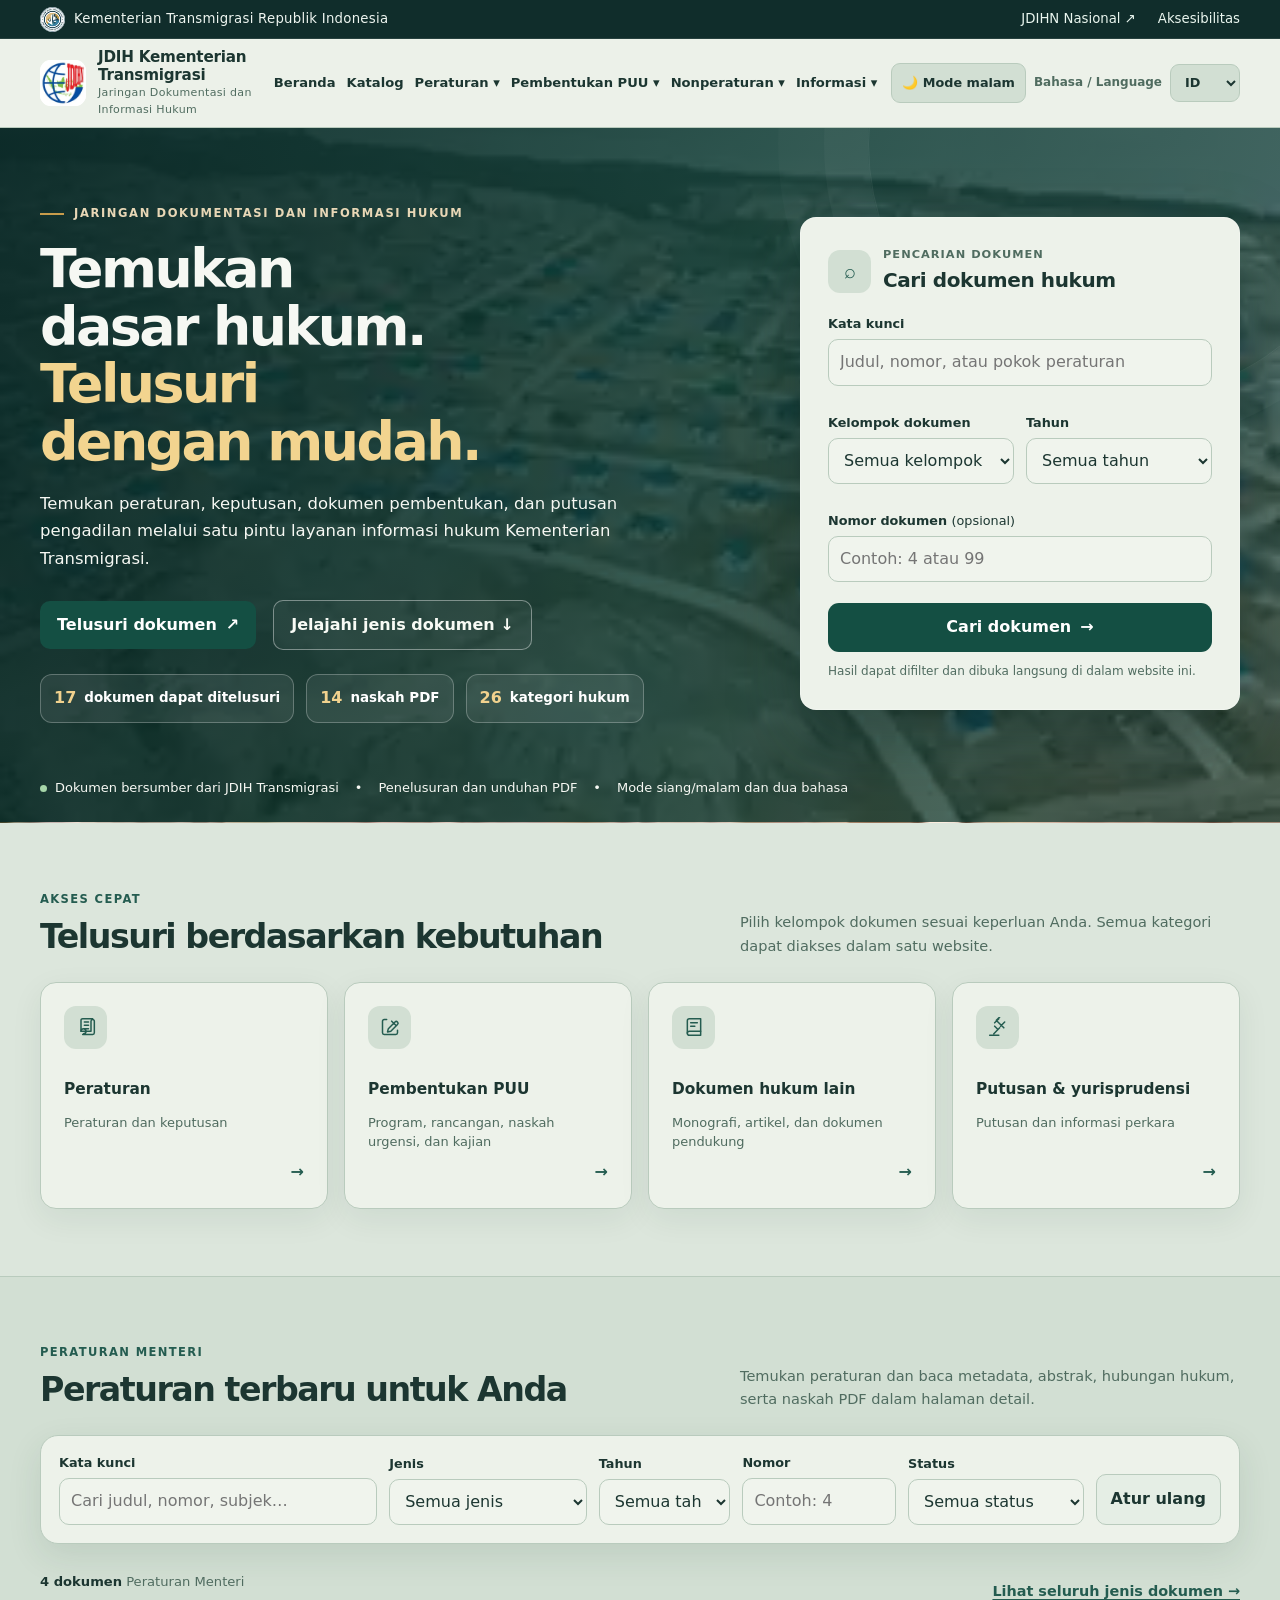
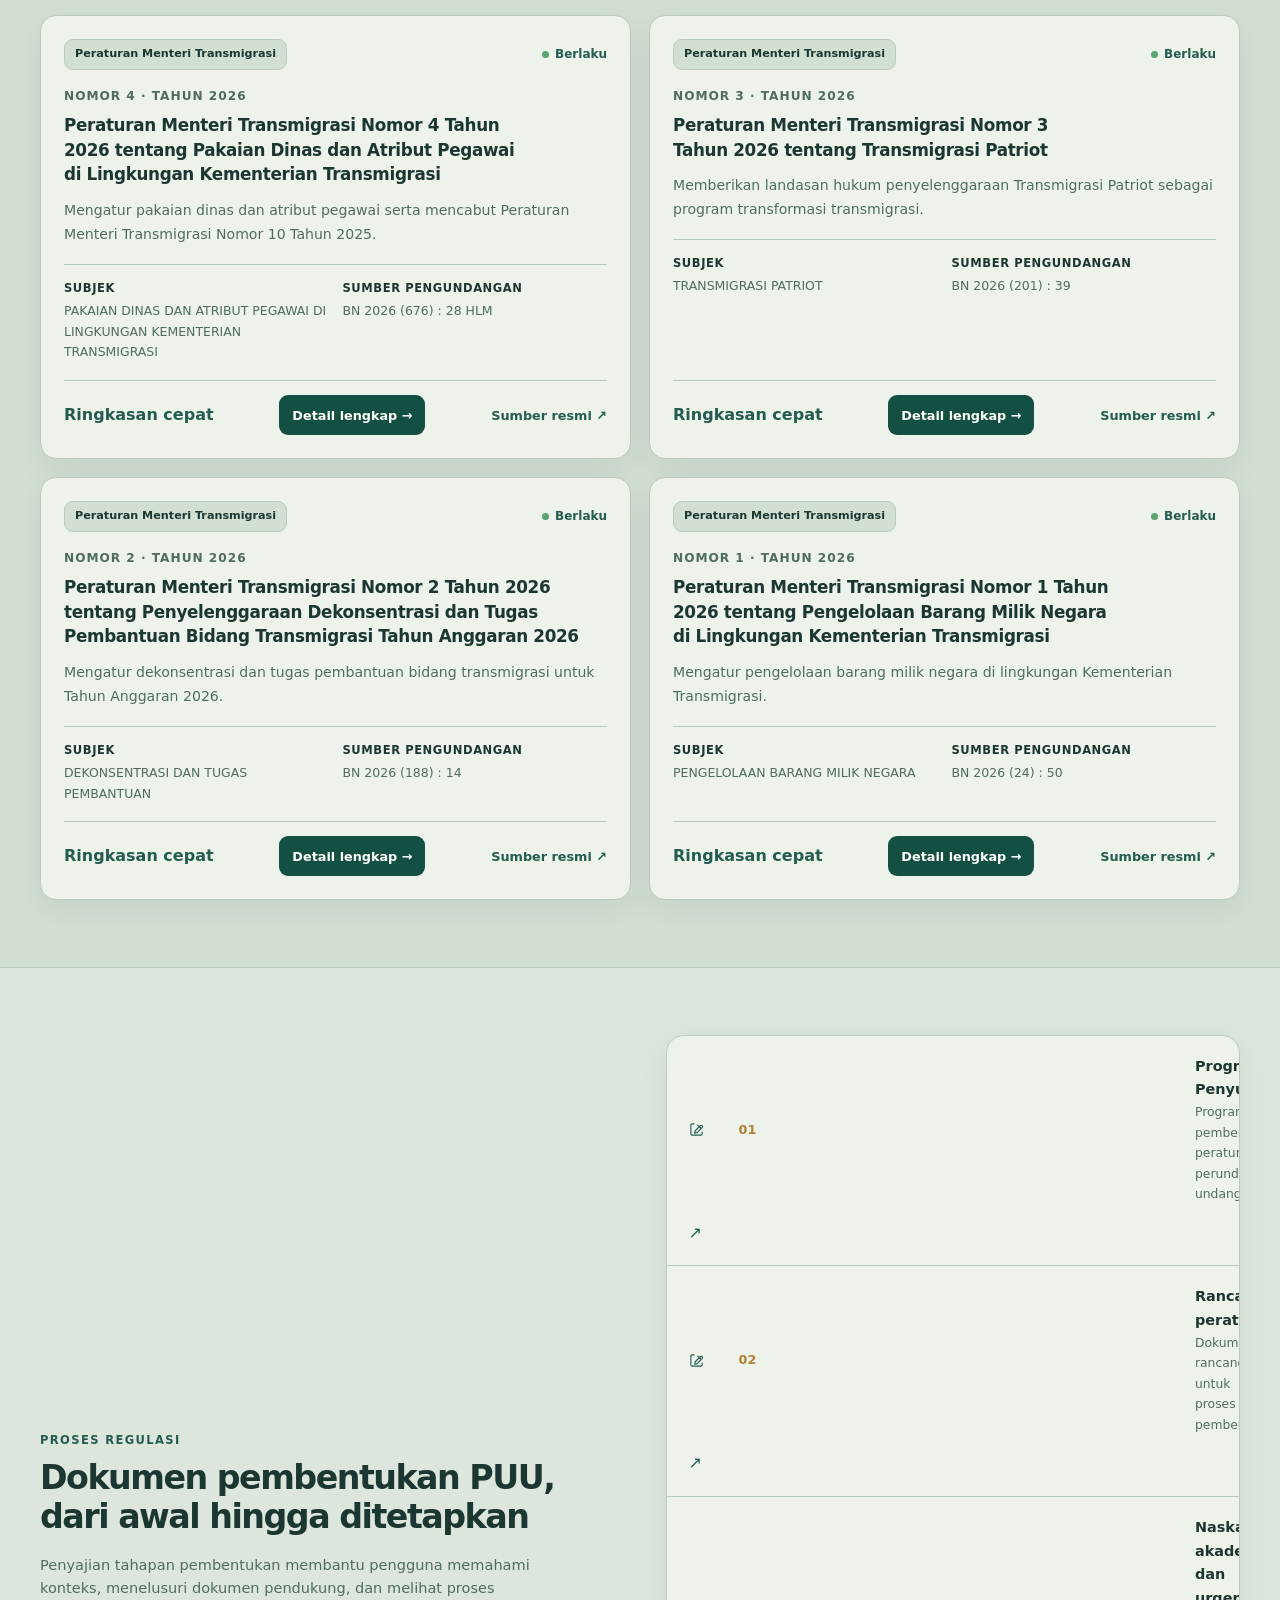
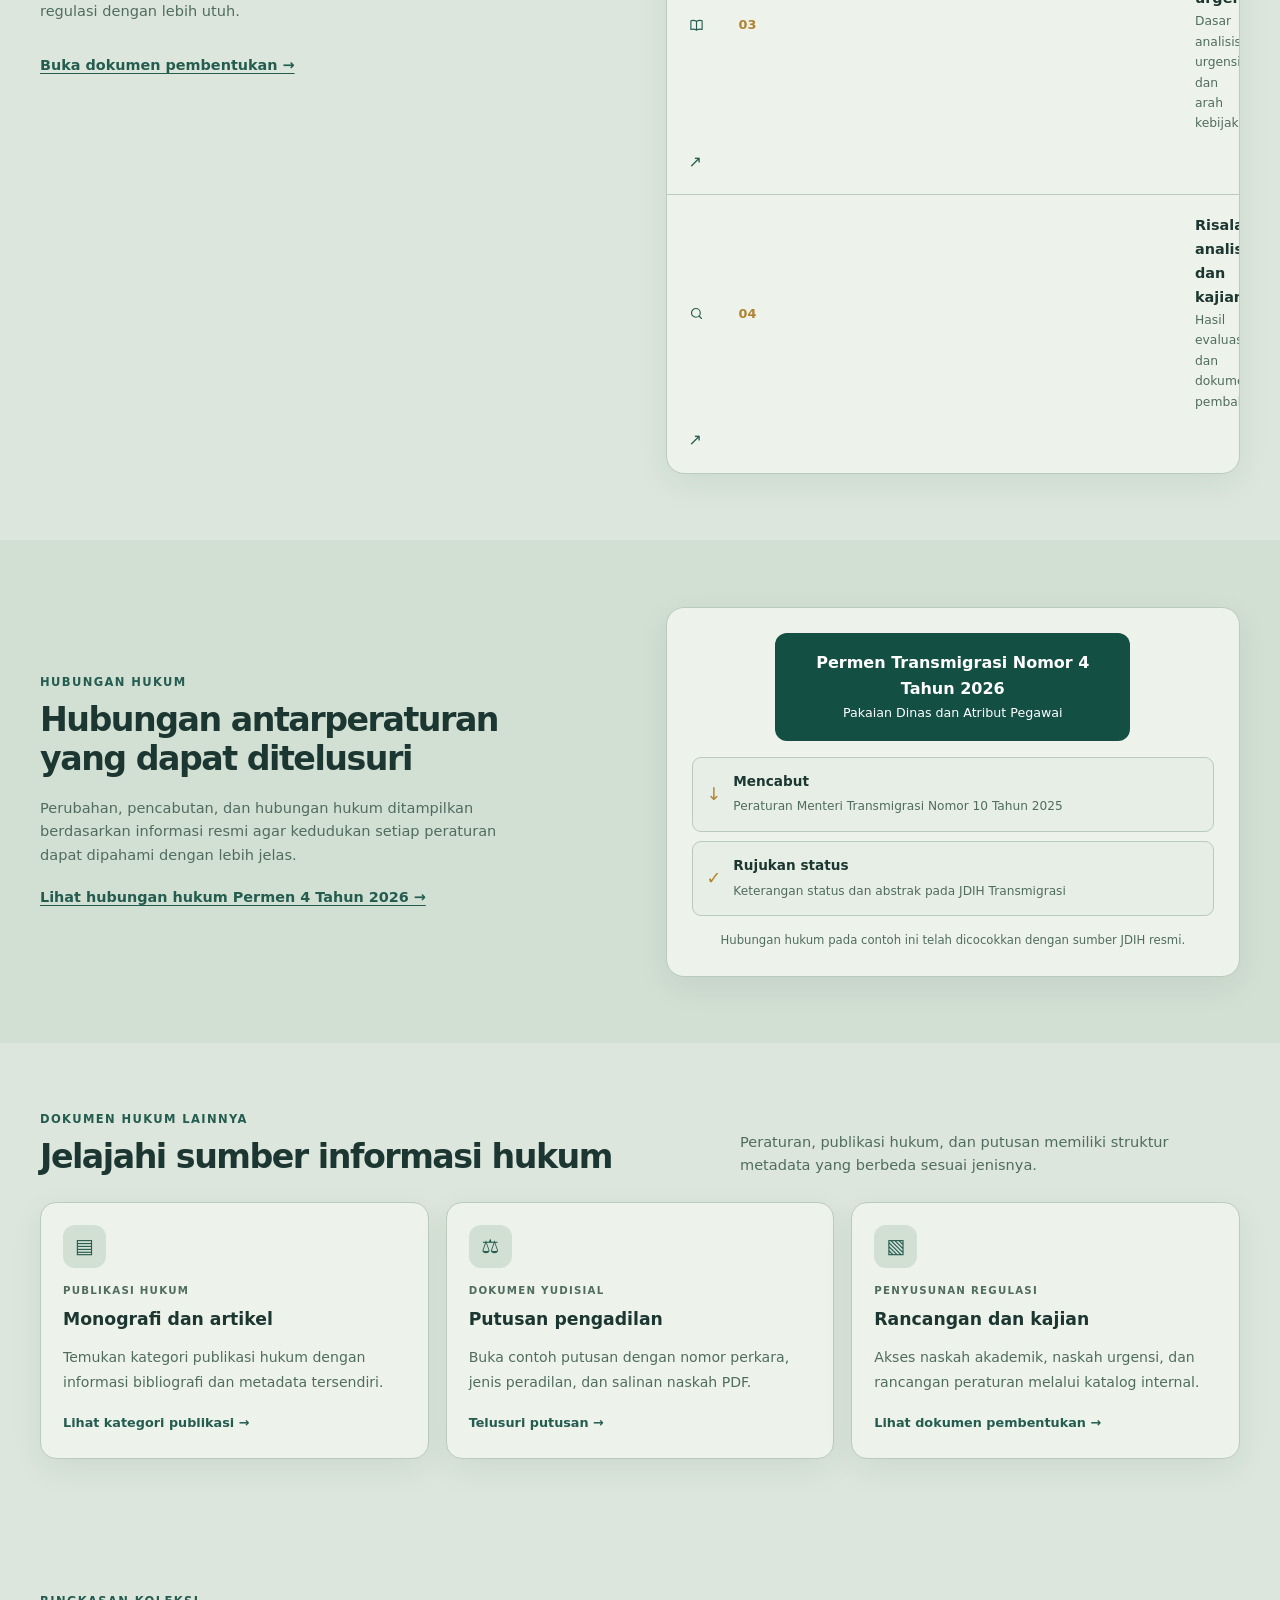
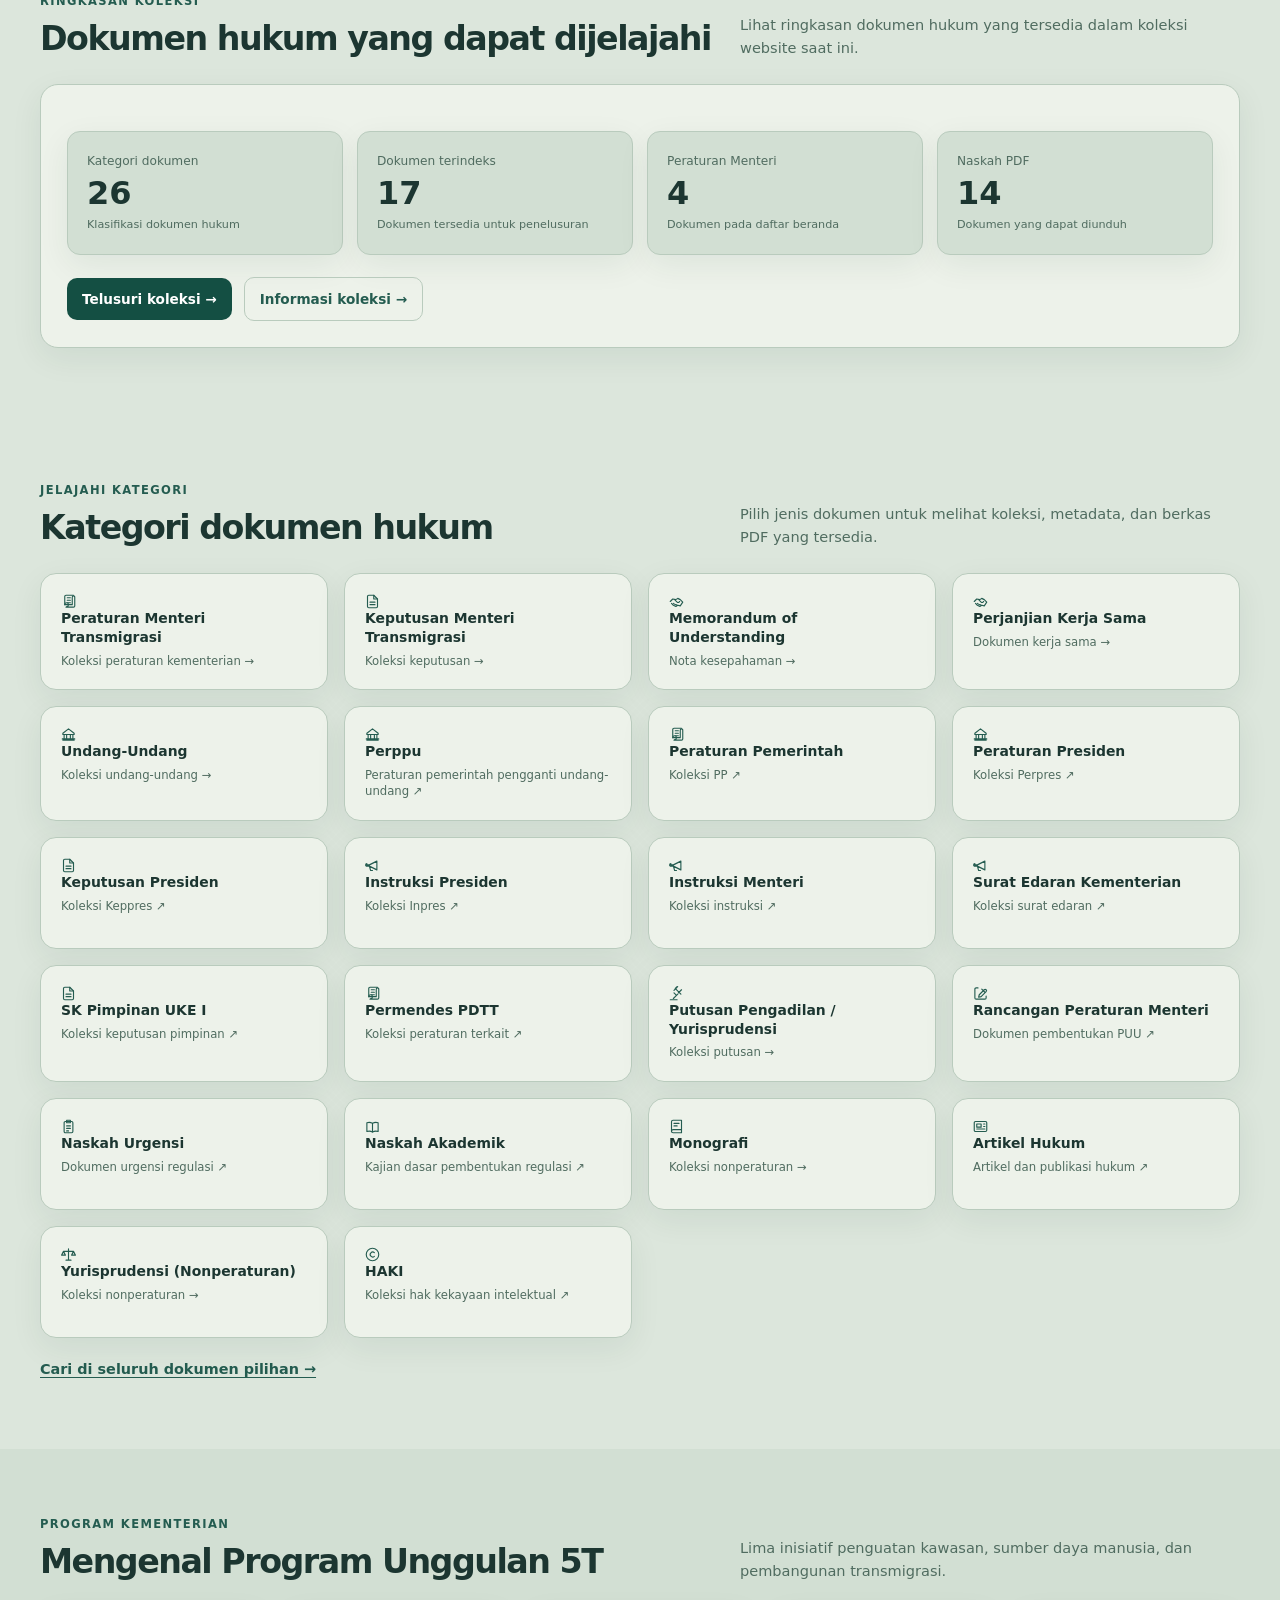
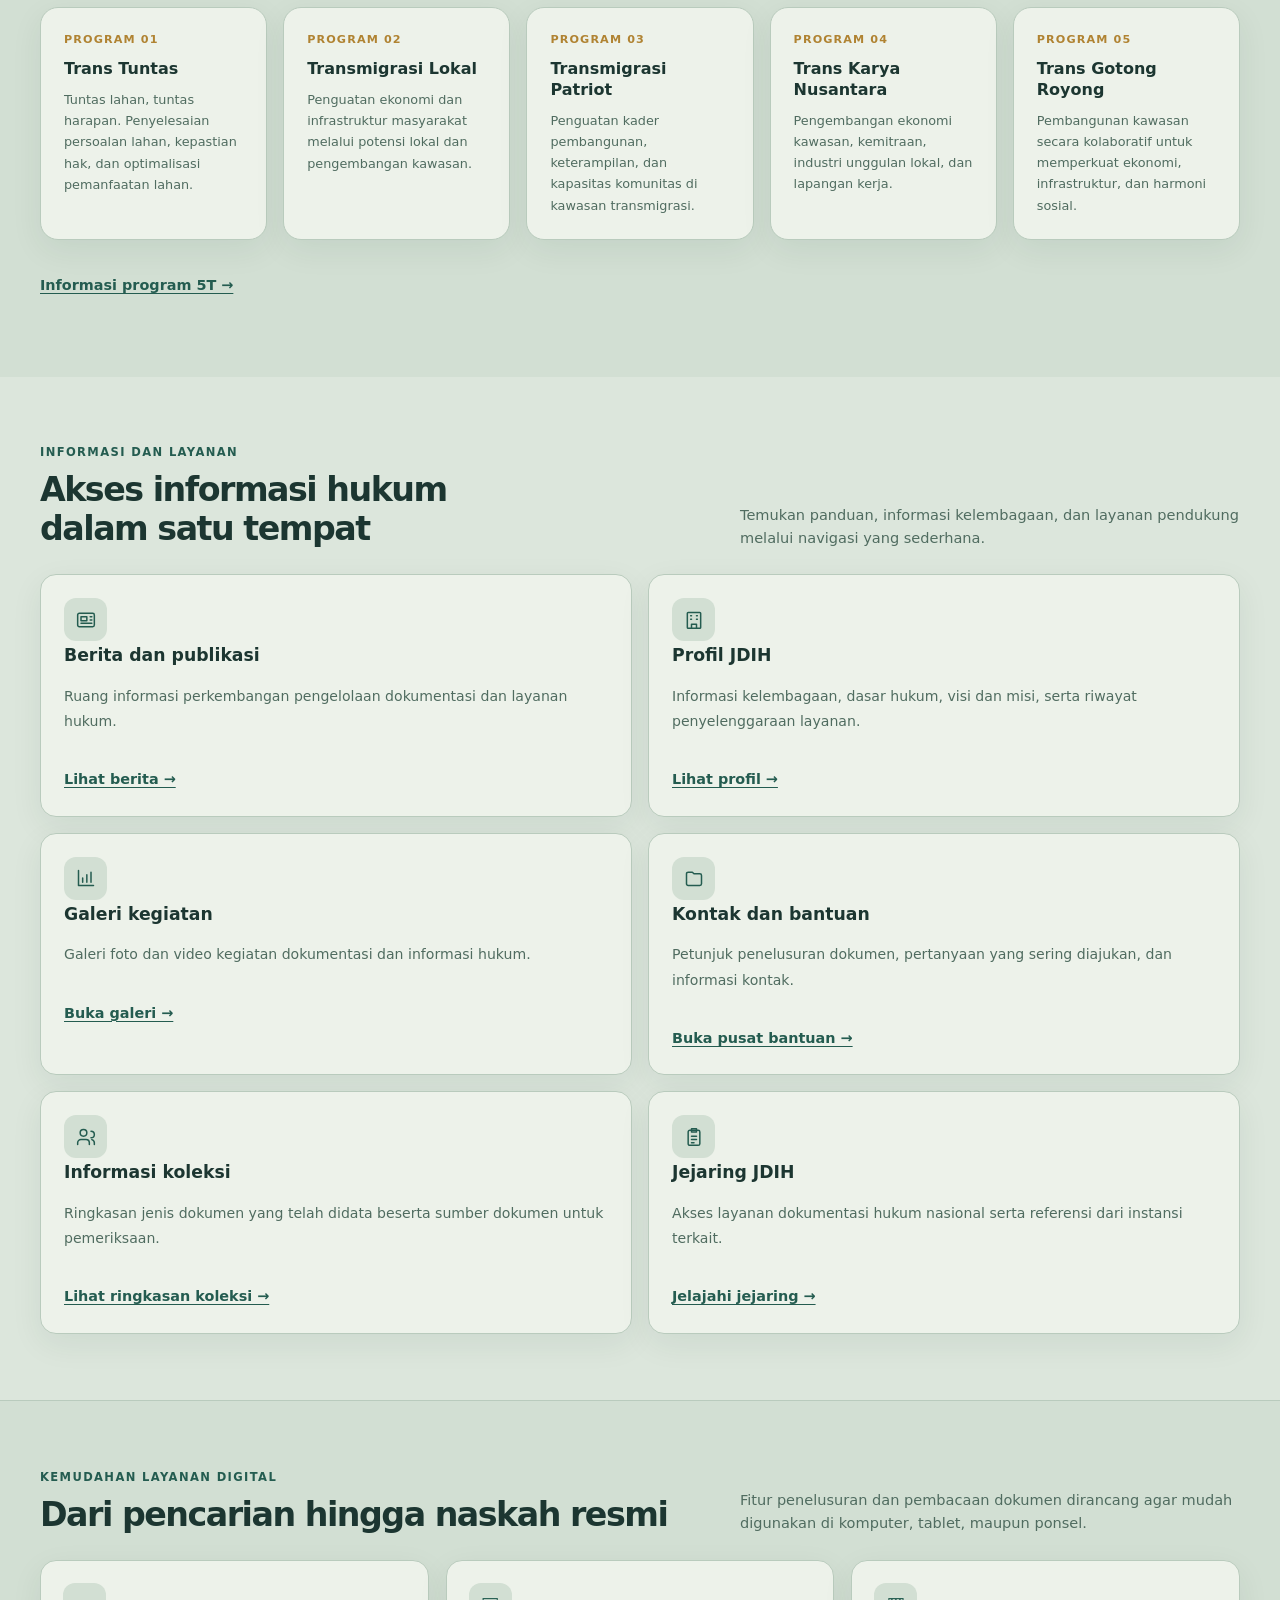
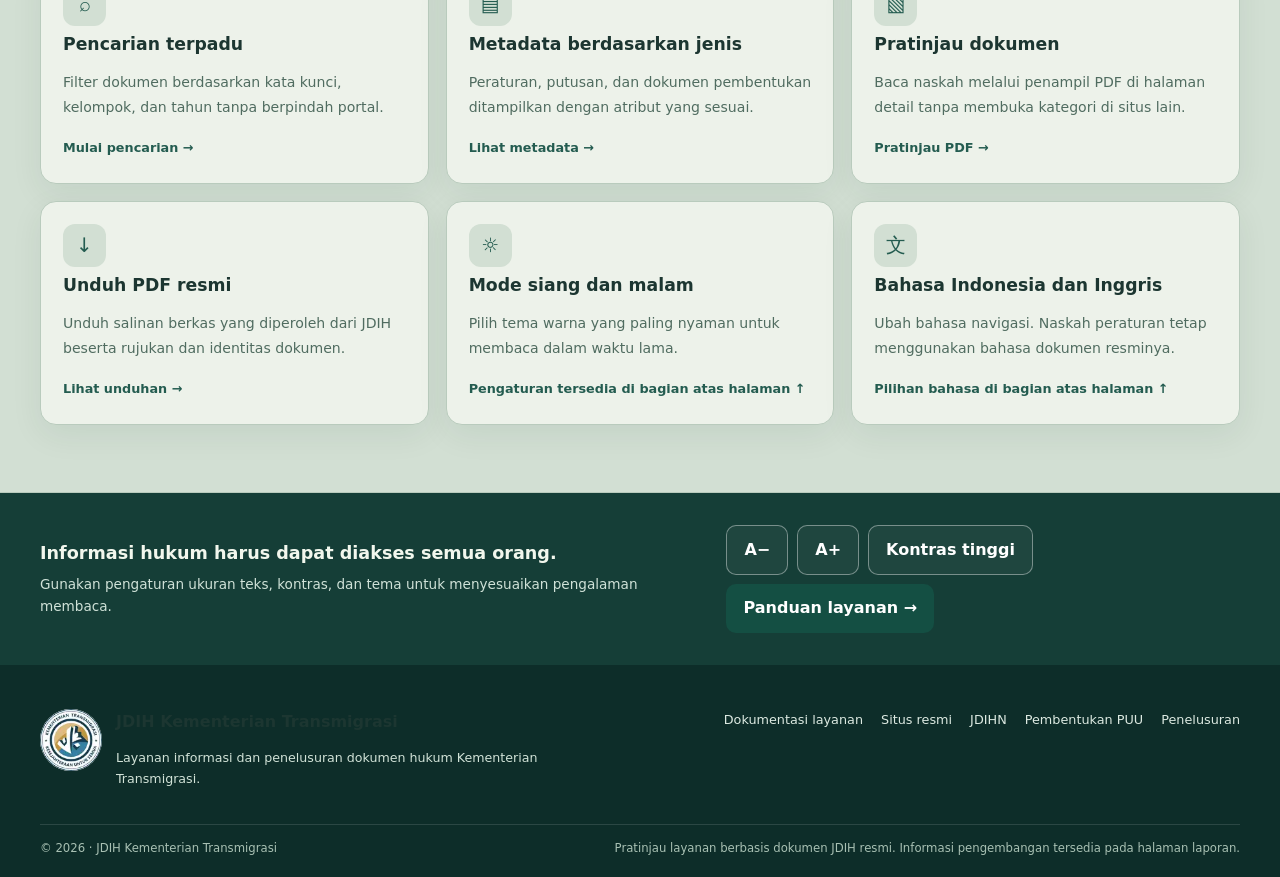
==== commit 499c50c1: "Reorder and add Monev 2026 formation submenus and link to program drafting page" ====
--- a/index.html
+++ b/index.html
@@ -85,6 +85,7 @@
 <link rel="stylesheet" href="assets/comfort-theme.css">
 <link rel="stylesheet" href="assets/portal-finish.css">
 <link rel="stylesheet" href="assets/portal-polish.css">
+<link rel="stylesheet" href="assets/monev-2026.css">
 <style>.ui-svg-icon{vertical-align:-3px;flex-shrink:0}.menu-icon{display:inline-flex;align-items:center;margin-right:6px;color:var(--green2)}.qicon .ui-svg-icon{width:20px;height:20px}.featuretile .menu-icon{margin-right:7px}.navmenu a{display:flex;align-items:center;gap:5px}.navmenu a .menu-icon{flex:0 0 auto}.featuretile{position:relative}</style>
 </head>
 <body>
@@ -112,10 +113,13 @@
 <a href="./katalog.html?kategori=permendes-pdtt">Permendes PDTT</a>
 </div></details>
 <details class="navgroup"><summary>Pembentukan PUU ▾</summary><div class="navmenu">
-<a href="./katalog.html?kategori=rancangan-peraturan">Rancangan Peraturan</a>
+<a href="./program-penyusunan.html">Program Penyusunan</a>
+<a href="./katalog.html?kategori=rancangan-peraturan">Rancangan Peraturan Menteri</a>
 <a href="./katalog.html?kategori=naskah-urgensi">Naskah Urgensi</a>
 <a href="./katalog.html?kategori=naskah-akademik">Naskah Akademik</a>
-<a href="./katalog.html?kategori=program-penyusunan">Program penyusunan peraturan</a>
+<a href="./katalog.html?kategori=risalah-harmonisasi">Risalah Pembahasan</a>
+<a href="./katalog.html?kategori=analisis-evaluasi">Analisis dan Evaluasi</a>
+<a href="./katalog.html?kategori=kajian-penelitian">Kajian Peraturan</a>
 </div></details>
 <details class="navgroup"><summary>Nonperaturan ▾</summary><div class="navmenu">
 <a href="./katalog.html?kategori=monographs">Monografi</a>
@@ -176,10 +180,10 @@
 <div class="countline"><span id="count" aria-live="polite"><strong>4 dokumen</strong> Peraturan Menteri</span><a href="./telusur.html" class="home-section-link">Lihat seluruh jenis dokumen →</a></div><div class="grid" id="results"></div><div class="empty" id="empty" hidden><h3>Tidak ada hasil yang cocok</h3><p>Coba ubah kata kunci atau longgarkan filter.</p><button class="btn reset" id="emptyreset" type="button">Hapus filter</button></div>
 </div></section>
 <section class="section" id="pembentukan"><div class="wrap two"><div><p class="kicker">PROSES REGULASI</p><h2>Dokumen pembentukan PUU, dari awal hingga ditetapkan</h2><p class="sectiondesc" style="margin-top:16px">Penyajian tahapan pembentukan membantu pengguna memahami konteks, menelusuri dokumen pendukung, dan melihat proses regulasi dengan lebih utuh.</p><p class="hint"><a class="home-section-link" href="./katalog.html?kategori=rancangan-peraturan">Buka dokumen pembentukan →</a></p></div><div class="formationlist">
-<a href="./katalog.html?kategori=program-penyusunan"><span class="num">01</span><span><strong>Program penyusunan</strong><small>Program pembentukan peraturan perundang-undangan</small></span><span class="arrow">↗</span></a>
+<a href="./program-penyusunan.html"><span class="num">01</span><span><strong>Program Penyusunan</strong><small>Program pembentukan peraturan perundang-undangan</small></span><span class="arrow">↗</span></a>
 <a href="./katalog.html?kategori=rancangan-peraturan"><span class="num">02</span><span><strong>Rancangan peraturan</strong><small>Dokumen rancangan untuk proses pembentukan</small></span><span class="arrow">↗</span></a>
 <a href="./katalog.html?kategori=naskah-akademik"><span class="num">03</span><span><strong>Naskah akademik dan urgensi</strong><small>Dasar analisis, urgensi, dan arah kebijakan</small></span><span class="arrow">↗</span></a>
-<a href="./katalog.html?kategori=analisis-evaluasi"><span class="num">04</span><span><strong>Analisis, kajian, dan risalah</strong><small>Hasil evaluasi dan dokumen pembahasan</small></span><span class="arrow">↗</span></a>
+<a href="./katalog.html?kategori=analisis-evaluasi"><span class="num">04</span><span><strong>Risalah, analisis, dan kajian</strong><small>Hasil evaluasi dan dokumen pembahasan</small></span><span class="arrow">↗</span></a>
 </div></div></section>
 <section class="section relation" id="relasi-hukum"><div class="wrap two">
 <div>
--- a/assets/monev-2026.css
+++ b/assets/monev-2026.css
@@ -0,0 +1,17 @@
+/* Tindak Lanjut Monev 2026: komponen laman detail, program dan masukan. */
+.monev-fields{display:grid;grid-template-columns:repeat(2,minmax(0,1fr));gap:12px}
+.monev-fields label{display:flex;flex-direction:column;gap:5px;font-size:.83rem;font-weight:750;color:var(--ink)}
+.monev-fields input,.monev-fields select,.monev-fields textarea{background:var(--soft-input);color:var(--ink);border:1px solid var(--line);border-radius:10px;padding:11px;width:100%;font:inherit}
+.monev-fields .full{grid-column:1/-1}.monev-actions{display:flex;flex-wrap:wrap;gap:10px;margin-top:14px}
+.monev-state{padding:12px 14px;border-left:3px solid var(--gold);background:var(--surface-alt);font-size:.82rem;border-radius:0 10px 10px 0}
+.monev-related{display:grid;gap:9px}.monev-related a{display:block;line-height:1.5;border:1px solid var(--line);border-radius:10px;padding:11px 13px;background:var(--surface);font-weight:750}
+.monev-table{width:100%;border-collapse:collapse;text-align:left;font-size:.86rem}
+.monev-table th,.monev-table td{border-bottom:1px solid var(--line);padding:12px 9px;vertical-align:top}
+.monev-table th{background:var(--surface-alt)}.monev-chip{display:inline-flex;border-radius:99px;background:var(--surface-alt);padding:4px 10px;font-size:.77rem;font-weight:750}
+.monev-layout{display:grid;grid-template-columns:minmax(0,1fr) 250px;gap:18px}
+.monev-box{padding:22px;border:1px solid var(--line);background:var(--surface);border-radius:16px;margin:14px 0}
+.monev-box h2{margin:0 0 12px;font-size:1.25rem}
+.monev-menu{display:grid;gap:7px}.monev-menu a{border:1px solid var(--line);border-radius:9px;padding:12px;text-decoration:none;font-weight:750}
+.monev-notice{font-size:.84rem;background:var(--surface-alt);padding:13px 16px;border-left:3px solid var(--gold);border-radius:0 10px 10px 0}
+@media(max-width:800px){.monev-layout{grid-template-columns:1fr}}
+@media(max-width:600px){.monev-fields{grid-template-columns:1fr}.monev-box{padding:16px}.monev-table{font-size:.75rem}.monev-table th,.monev-table td{padding:9px 5px}}
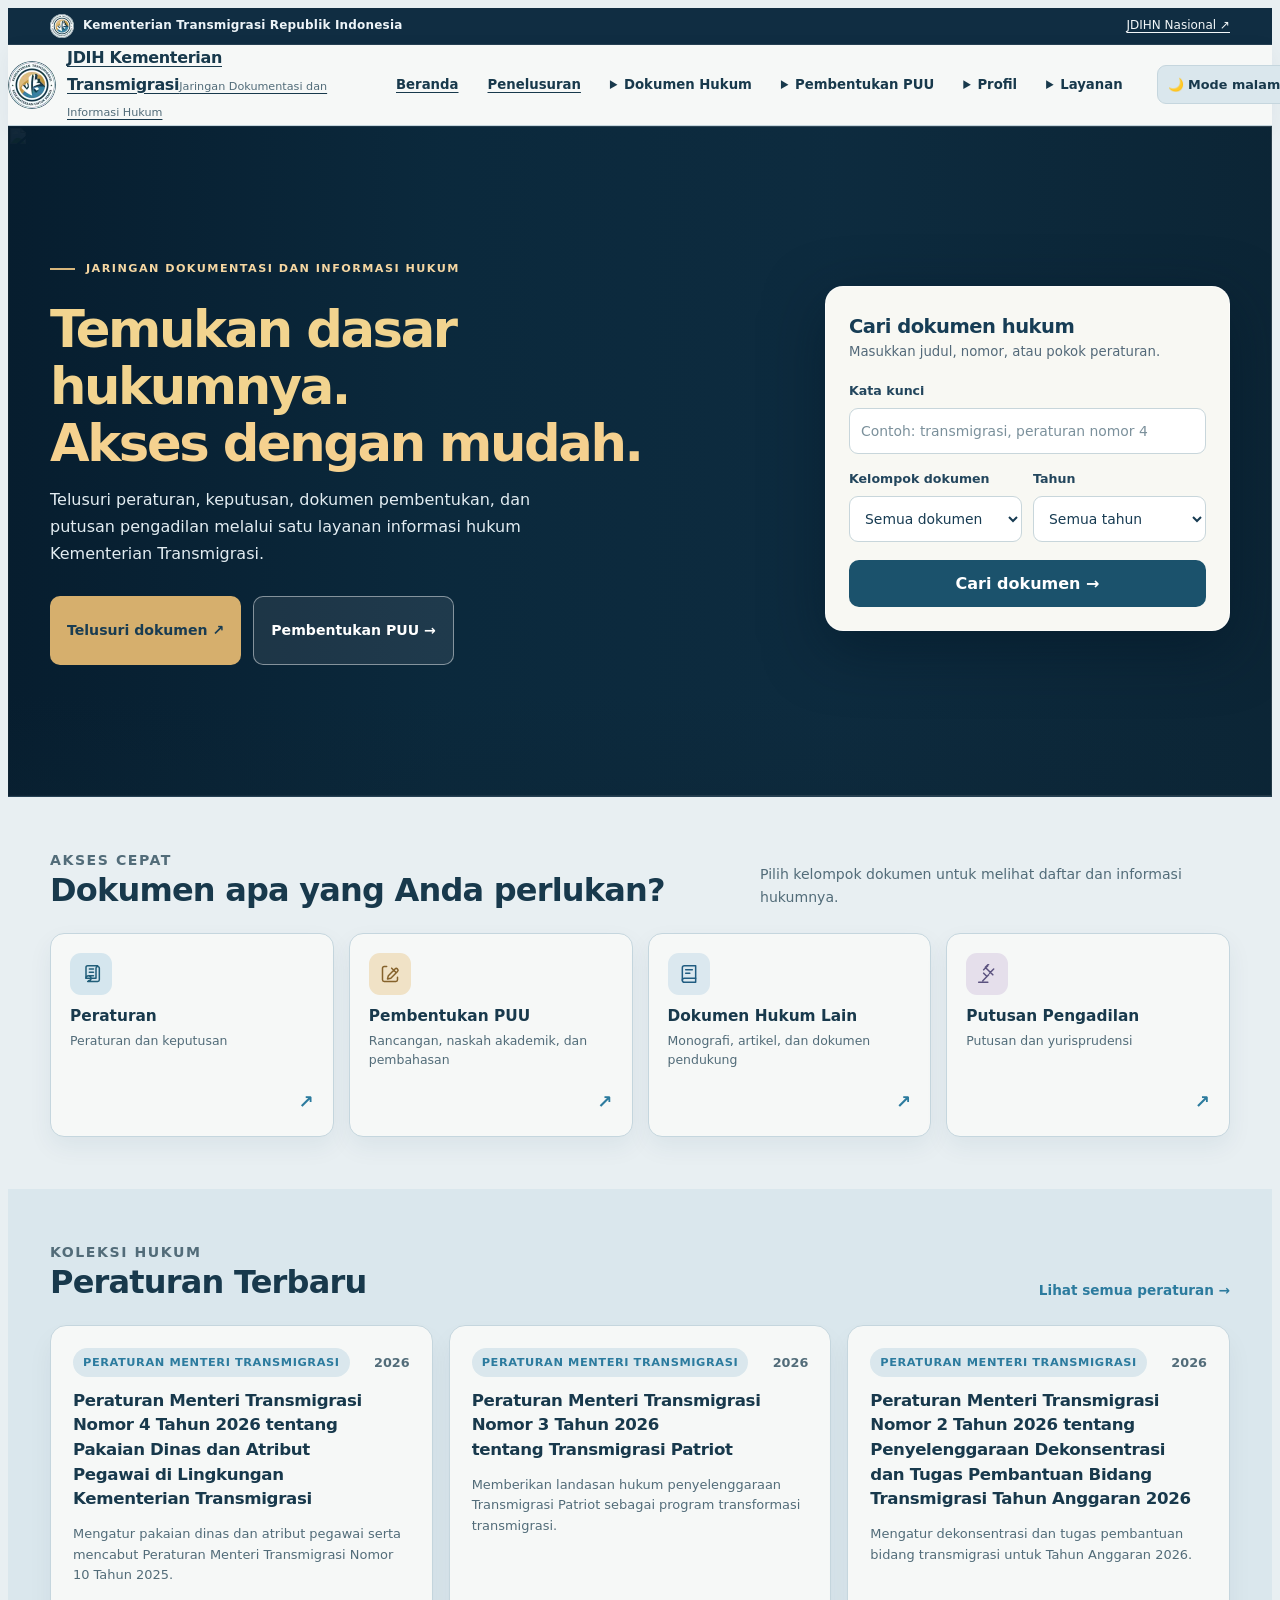
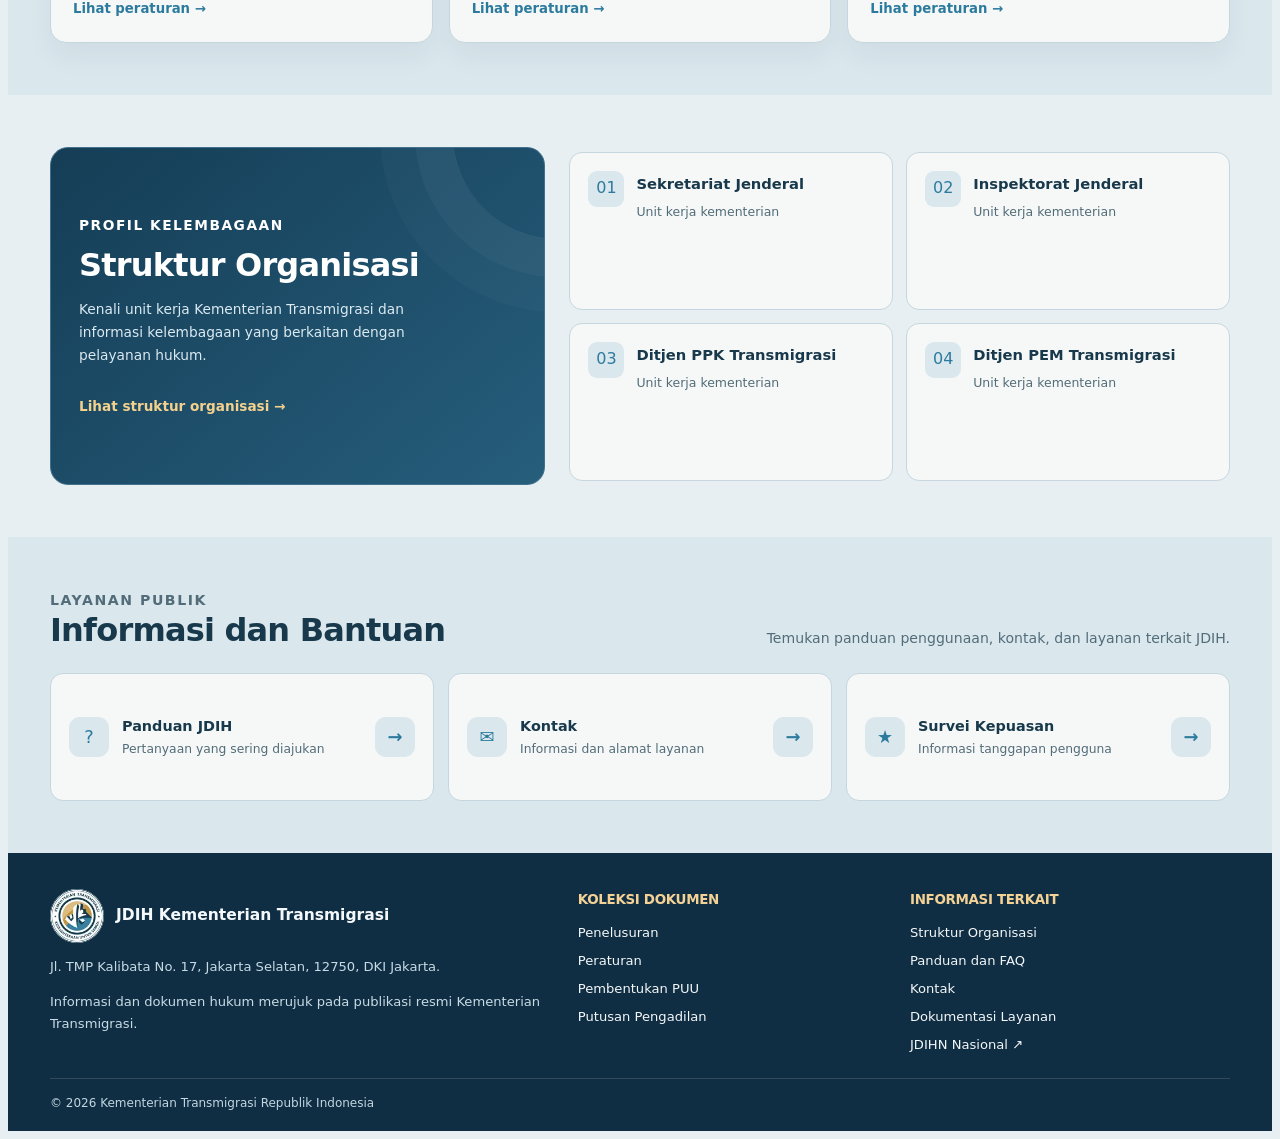
==== commit 8227029d: "Replace overlong homepage with six-section blue-gold government JDIH experience" ====
--- a/index.html
+++ b/index.html
@@ -3,314 +3,235 @@
 <head>
 <meta charset="utf-8">
 <meta name="viewport" content="width=device-width,initial-scale=1">
-<meta name="theme-color" content="#123b38">
-<meta name="description" content="Jaringan Dokumentasi dan Informasi Hukum Kementerian Transmigrasi. Telusuri peraturan, putusan, dokumen pembentukan PUU, serta naskah PDF resmi.">
-<title>JDIH Kementerian Transmigrasi | Informasi dan Penelusuran Hukum</title>
-<style>
-:root{--ink:#172d2a;--muted:#62716d;--green:#123b38;--green2:#1d5a50;--gold:#c89c4b;--paper:#f6f7f3;--line:#dfe6df;--white:#fff;--shadow:0 18px 55px #123b3812;--scale:1}
-*{box-sizing:border-box}html{scroll-behavior:smooth;font-size:calc(16px * var(--scale))}body{margin:0;background:var(--paper);color:var(--ink);font:1rem/1.6 Inter,ui-sans-serif,system-ui,-apple-system,"Segoe UI",sans-serif}a{color:inherit}button,input,select{font:inherit}button,a,select,input{outline-offset:3px}a:focus-visible,button:focus-visible,input:focus-visible,select:focus-visible{outline:3px solid var(--gold)}.wrap{width:min(1160px,calc(100% - 40px));margin:auto}.skip{position:absolute;left:-9999px;top:8px;background:white;padding:10px;z-index:20}.skip:focus{left:8px}.top{background:#0c2927;color:#eaf3ee;font-size:.83rem}.top .wrap{min-height:38px;display:flex;align-items:center;justify-content:space-between;gap:14px}.top a{color:#eaf3ee;text-decoration:none}.toplinks{display:flex;gap:22px}.mast{background:var(--white);border-bottom:1px solid var(--line);position:sticky;top:0;z-index:10}.mastin{display:flex;align-items:center;justify-content:space-between;gap:28px;min-height:88px}.brand{display:flex;align-items:center;gap:13px;text-decoration:none;min-width:250px}.seal{width:46px;height:46px;display:grid;place-items:center;background:#e5eee8;color:var(--green);border-radius:13px}.seal svg{width:31px}.brand strong{display:block;letter-spacing:-.025em;font-size:1.05rem}.brand small{display:block;color:var(--muted);font-size:.71rem;letter-spacing:.03em}.nav{display:flex;align-items:center;gap:24px}.nav a{font-size:.9rem;text-decoration:none;color:#445752;font-weight:650}.nav a:hover{color:var(--green2)}.menu{display:none;background:white;border:1px solid var(--line);border-radius:10px;padding:9px 12px;color:var(--green)}.hero{background:linear-gradient(116deg,#103733 0%,#174b43 62%,#245b4b 100%);color:white;position:relative;overflow:hidden}.hero:after{content:"";position:absolute;width:510px;height:510px;border:1px solid #ffffff12;border-radius:50%;right:-100px;top:-240px;box-shadow:0 0 0 44px #ffffff08,0 0 0 90px #ffffff05}.heroin{padding:66px 0 24px;display:grid;grid-template-columns:1.08fr .82fr;align-items:center;gap:54px;position:relative;z-index:1}.eyebrow{font-size:.72rem;letter-spacing:.14em;font-weight:800;color:#d8ba7a}.eyebrow:before{content:"";display:inline-block;width:24px;height:2px;background:var(--gold);vertical-align:middle;margin-right:10px}.hero h1{font-size:clamp(2.3rem,4.2vw,4rem);line-height:1.08;letter-spacing:-.055em;margin:17px 0 20px;max-width:650px}.hero h1 span{display:block;color:#e7c77d}.lead{color:#d2e3da;max-width:590px;font-size:1.02rem}.actions{display:flex;gap:17px;align-items:center;margin:28px 0}.btn{display:inline-flex;align-items:center;justify-content:center;gap:9px;border:0;border-radius:9px;padding:12px 17px;font-weight:750;text-decoration:none;cursor:pointer}.primary{background:var(--gold);color:#182b26}.primary:hover{background:#e1b967}.outline{color:white;border:1px solid #ffffff65;background:#ffffff0b}.searchbox{padding:24px;background:white;color:var(--ink);border-radius:18px;box-shadow:0 20px 65px #071e1a4a}.searchtitle{display:flex;gap:12px;align-items:center;margin-bottom:18px}.searchglyph{width:43px;height:43px;border-radius:12px;background:#e7f0ea;display:grid;place-items:center;color:var(--green);font-size:1.25rem}.searchtitle h2{font-size:1.15rem;margin:0;letter-spacing:-.02em}.searchtitle p{margin:0;color:var(--muted);font-size:.75rem;letter-spacing:.09em;font-weight:800}.field{display:grid;gap:6px;margin:12px 0}.field label{font-size:.83rem;font-weight:750;color:#42554f}.field input,.field select{width:100%;min-height:44px;border:1px solid #d6dfd8;background:white;border-radius:8px;padding:9px 11px;color:var(--ink)}.fieldrow{display:grid;grid-template-columns:1fr 1fr;gap:12px}.searchbox .btn{width:100%;margin-top:7px;background:var(--green);color:white}.hint{font-size:.75rem;color:var(--muted);margin:11px 0 0}.herobottom{display:flex;gap:16px;align-items:center;padding:14px 0 22px;color:#d0e2d8;font-size:.79rem;flex-wrap:wrap}.dot{width:7px;height:7px;display:inline-block;border-radius:50%;background:#a6d6a9;margin-right:8px}.section{padding:62px 0}.sectionhead{display:flex;justify-content:space-between;align-items:end;gap:24px;margin-bottom:25px}.kicker{font-size:.72rem;letter-spacing:.14em;font-weight:850;color:#617c70;margin:0 0 9px}.section h2{font-size:clamp(1.6rem,2.8vw,2.25rem);letter-spacing:-.045em;line-height:1.15;margin:0}.sectiondesc{color:var(--muted);max-width:470px;margin:0}.quick{display:grid;grid-template-columns:repeat(4,1fr);gap:14px}.quick a{background:white;border:1px solid var(--line);padding:19px;border-radius:13px;text-decoration:none;display:flex;flex-direction:column;min-height:148px;transition:transform .15s,border-color .15s}.quick a:hover{transform:translateY(-3px);border-color:#a8c0b1}.qicon{width:39px;height:39px;border-radius:11px;background:#e8f0eb;color:var(--green);display:grid;place-items:center;font-size:1.25rem}.quick strong{display:block;margin:12px 0 3px}.quick small{font-size:.79rem;color:var(--muted);line-height:1.4}.collection{background:#edf1eb;border-top:1px solid #e4eae2;border-bottom:1px solid #e4eae2}.controls{display:grid;grid-template-columns:1.6fr repeat(3,1fr) auto;gap:10px;align-items:end;padding:17px;background:white;border:1px solid var(--line);border-radius:14px;margin-bottom:17px}.controls .field{margin:0}.controls .btn{min-height:44px;padding-inline:14px}.reset{background:#edf1ed;color:var(--green)}.countline{display:flex;justify-content:space-between;gap:15px;align-items:center;color:var(--muted);font-size:.81rem;margin:13px 0}.countline strong{color:var(--ink)}.grid{display:grid;grid-template-columns:repeat(2,1fr);gap:15px}.doc{background:white;border:1px solid var(--line);border-radius:14px;padding:21px;display:flex;flex-direction:column;box-shadow:0 4px 18px #123b3806}.docmeta{display:flex;justify-content:space-between;gap:10px;align-items:center}.tag{font-size:.7rem;font-weight:800;letter-spacing:.04em;color:#376254;background:#e9f2eb;border-radius:5px;padding:5px 8px}.status{font-size:.75rem;font-weight:800;color:#376b45}.status:before{content:"";display:inline-block;width:7px;height:7px;background:#58a56d;border-radius:50%;margin-right:6px}.docno{font-size:.73rem;letter-spacing:.12em;font-weight:850;color:#74857b;margin:16px 0 7px}.doc h3{font-size:1.1rem;line-height:1.38;letter-spacing:-.02em;margin:0 0 12px}.doc p{margin:0;color:var(--muted);font-size:.88rem}.docdata{display:grid;grid-template-columns:1fr 1fr;gap:14px;margin:17px 0;padding-top:14px;border-top:1px solid #e8ece7;font-size:.78rem;color:var(--muted)}.docdata strong{display:block;color:#314c42;margin-bottom:3px;font-size:.72rem;text-transform:uppercase;letter-spacing:.05em}.docfoot{margin-top:auto;padding-top:14px;display:flex;align-items:center;justify-content:space-between;gap:12px;border-top:1px solid #e8ece7}.linkbtn{border:0;background:none;color:#1c6251;padding:0;font-weight:800;cursor:pointer;text-align:left}.docfoot a{font-size:.8rem;color:#1c6251;font-weight:800;text-decoration:none}.empty{padding:40px 20px;text-align:center;background:white;border:1px dashed #bdcbc0;border-radius:14px}.empty h3{margin:0 0 7px}.empty p{color:var(--muted);margin:0 0 12px}.two{display:grid;grid-template-columns:1fr 1fr;gap:50px;align-items:center}.formationlist{border:1px solid var(--line);border-radius:14px;overflow:hidden;background:white}.formationlist a{display:grid;grid-template-columns:35px 1fr 22px;gap:13px;padding:17px 18px;text-decoration:none;border-bottom:1px solid var(--line);align-items:center}.formationlist a:last-child{border-bottom:0}.formationlist a:hover{background:#f2f6f1}.num{color:#b08332;font-size:.8rem;font-weight:900}.formationlist strong{display:block;font-size:.9rem}.formationlist small{display:block;color:var(--muted);font-size:.77rem}.arrow{color:var(--green2)}.relation{background:#e9eee7}.relationvisual{border:1px solid #d9e2d8;border-radius:17px;background:white;padding:25px;box-shadow:var(--shadow)}.relationcenter{background:var(--green);color:white;border-radius:12px;padding:17px;text-align:center;width:68%;margin:0 auto 16px}.relationcenter strong,.relationcenter small{display:block}.relationcenter small{color:#d1e4d8;font-size:.79rem}.branches{display:grid;gap:9px}.branch{padding:12px 14px;border:1px solid var(--line);border-radius:9px;display:flex;gap:12px;align-items:center}.branch b{font-size:.85rem;display:block}.branch small{font-size:.76rem;color:var(--muted)}.branchicon{color:#b08332;font-size:1.1rem}.caption{font-size:.73rem;color:var(--muted);text-align:center;margin:15px 0 0}.otherright{display:grid;grid-template-columns:repeat(3,1fr);gap:13px;margin-top:24px}.othercard{background:white;border:1px solid var(--line);border-radius:13px;padding:19px}.othercard .kicker{font-size:.64rem;margin-top:13px}.othercard h3{font-size:1rem;line-height:1.35;margin:7px 0}.othercard p{font-size:.82rem;color:var(--muted)}.othercard a{font-size:.8rem;font-weight:800;color:#1b6250;text-decoration:none}.stats{background:#fff;border:1px solid var(--line);padding:25px;border-radius:16px}.statgrid{display:grid;grid-template-columns:repeat(4,1fr);gap:12px;margin-top:20px}.stat{background:#f2f5f0;border-radius:10px;padding:15px}.stat span,.stat small{display:block;color:var(--muted);font-size:.76rem}.stat strong{display:block;font-size:1.8rem;color:#8b9b91;line-height:1.4}.stat small{font-size:.7rem}.disclaimer{font-size:.79rem;color:var(--muted);margin:14px 0 0}.cta{background:#123b38;color:white;padding:26px 0}.ctain{display:flex;align-items:center;justify-content:space-between;gap:25px}.ctain strong{font-size:1.1rem}.ctain p{margin:4px 0 0;color:#d0e2d8;font-size:.85rem}.ctain a{white-space:nowrap}.footer{background:#0c2927;color:#dce9e1;padding:32px 0 17px}.footerin{display:flex;justify-content:space-between;gap:30px;align-items:start}.footer p{font-size:.79rem;color:#afc7ba;max-width:490px}.footerlinks{display:flex;gap:18px;flex-wrap:wrap;font-size:.8rem}.footerlinks a{color:#dce9e1;text-decoration:none}.copyright{margin-top:22px;padding-top:14px;border-top:1px solid #ffffff20;font-size:.73rem;color:#a8c0b3;display:flex;justify-content:space-between;gap:15px}.dialog{max-width:720px;width:calc(100% - 28px);border:0;border-radius:16px;padding:0;box-shadow:0 25px 90px #0005;color:var(--ink)}.dialog::backdrop{background:#091f1bd1;backdrop-filter:blur(3px)}.dialoghead{background:var(--green);color:white;display:flex;align-items:center;justify-content:space-between;padding:18px 23px}.dialoghead span{font-size:.7rem;letter-spacing:.13em;font-weight:850;color:#dfc37e}.close{border:1px solid #ffffff4d;color:white;background:transparent;border-radius:8px;font-size:1.4rem;line-height:1;padding:3px 9px;cursor:pointer}.dialogbody{padding:25px}.dialogbody h2{font-size:1.4rem;line-height:1.3;margin:0 0 12px}.dialogbody p{color:var(--muted)}.detailgrid{display:grid;grid-template-columns:1fr 1fr;gap:14px;padding:17px 0;border-top:1px solid var(--line);border-bottom:1px solid var(--line)}.detailgrid span{font-size:.72rem;color:var(--muted);display:block}.detailgrid strong{display:block;font-size:.87rem}.toast{position:fixed;bottom:20px;right:20px;background:#102f2b;color:white;padding:12px 17px;border-radius:10px;box-shadow:var(--shadow);z-index:30}.highcontrast{--paper:#fff;--ink:#000;--muted:#222;--green:#000;--green2:#000;--line:#555;--white:#fff}.highcontrast .hero,.highcontrast .footer,.highcontrast .top,.highcontrast .cta{background:#000}.highcontrast .hero h1 span{color:#ffeb00}.highcontrast .btn.primary{background:#ffeb00;color:#000}
-@media(max-width:900px){.heroin{grid-template-columns:1fr;gap:28px;padding-top:48px}.hero-copy{max-width:780px}.searchbox{max-width:700px}.quick{grid-template-columns:repeat(2,1fr)}.controls{grid-template-columns:repeat(2,1fr)}.controls .field:first-child{grid-column:span 2}.two{gap:28px}.otherright{grid-template-columns:1fr 1fr}.statgrid{grid-template-columns:repeat(2,1fr)}.nav{gap:13px}.nav a{font-size:.81rem}}
-@media(max-width:650px){.wrap{width:min(100% - 28px,1160px)}.top .wrap{padding:7px 0;font-size:.73rem}.toplinks{gap:12px}.mastin{min-height:72px;gap:12px}.brand{min-width:0;gap:9px}.brand strong{font-size:.9rem}.brand small{font-size:.61rem}.seal{width:39px;height:39px}.menu{display:block}.nav{display:none;position:absolute;top:100%;left:0;right:0;padding:12px 20px 18px;background:white;border-bottom:1px solid var(--line);box-shadow:var(--shadow);flex-direction:column;align-items:stretch}.nav.open{display:flex}.nav a{padding:7px 0;font-size:.94rem}.heroin{padding:42px 0 18px}.hero h1{font-size:2.5rem}.actions{flex-wrap:wrap}.searchbox{padding:19px}.fieldrow{grid-template-columns:1fr}.herobottom{font-size:.72rem;gap:9px}.section{padding:44px 0}.sectionhead{align-items:start;flex-direction:column;gap:12px}.quick{gap:10px}.quick a{padding:14px;min-height:140px}.controls{grid-template-columns:1fr;padding:13px}.controls .field:first-child{grid-column:auto}.grid{grid-template-columns:1fr}.doc{padding:17px}.docdata{grid-template-columns:1fr 1fr}.two{grid-template-columns:1fr;gap:25px}.otherright{grid-template-columns:1fr}.statgrid{grid-template-columns:1fr 1fr}.ctain,.footerin,.copyright{align-items:start;flex-direction:column}.relationcenter{width:90%}.dialogbody{padding:18px}.detailgrid{grid-template-columns:1fr 1fr}.footerlinks{gap:13px}.toplinks a:first-child{display:none}}
-@media(prefers-reduced-motion:reduce){*,*:before,*:after{scroll-behavior:auto!important;transition:none!important}}
-</style><style>
-
-.topbrand{display:flex;align-items:center;gap:9px;min-width:0}
-.topbrand img{width:25px;height:25px;object-fit:contain;flex:0 0 auto;border-radius:50%;background:#fff}
-.brand-mark{width:46px;height:46px;display:block;object-fit:contain;flex:0 0 auto;border-radius:8px;background:#fff}
-.footerbrand{display:flex;align-items:flex-start;gap:14px;max-width:540px}
-.footerbrand>img{width:62px;height:62px;display:block;object-fit:contain;flex:0 0 auto;border-radius:50%;background:#fff}
-.footerbrand>div{min-width:0}
-.footerbrand strong{display:block}
-@media(max-width:650px){.topbrand img{width:22px;height:22px}.footerbrand{gap:10px}.footerbrand>img{width:48px;height:48px}.brand-mark{width:40px;height:40px}}
-
-.navgroup{position:relative}
-.navgroup>summary{list-style:none;cursor:pointer;font-size:.86rem;font-weight:750;color:#445752;white-space:nowrap}
-.navgroup>summary::-webkit-details-marker{display:none}
-.navgroup>summary:hover,.navgroup[open]>summary{color:var(--green2)}
-.navmenu{position:absolute;top:calc(100% + 14px);left:0;display:grid;grid-template-columns:1fr;gap:0;min-width:245px;max-height:70vh;overflow:auto;background:white;border:1px solid var(--line);border-radius:11px;padding:8px;box-shadow:var(--shadow);z-index:20}
-.navmenu a{padding:9px 10px;border-radius:6px;font-size:.8rem;font-weight:650;color:#344a43}
-.navmenu a:hover{background:#edf3ed;color:var(--green)}
-.controls{grid-template-columns:minmax(170px,1.45fr) minmax(120px,.9fr) minmax(90px,.6fr) minmax(100px,.7fr) minmax(125px,.8fr) auto}
-.featuregrid{display:grid;grid-template-columns:repeat(4,1fr);gap:12px}
-.featuretile{background:#fff;border:1px solid var(--line);border-radius:12px;padding:15px;text-decoration:none;display:flex;flex-direction:column;min-height:112px}
-.featuretile:hover{border-color:#a8c0b1;transform:translateY(-2px)}
-.featuretile strong{font-size:.87rem;line-height:1.35}
-.featuretile small{display:block;color:var(--muted);font-size:.73rem;margin-top:6px;line-height:1.4}
-.pillrow{display:flex;flex-wrap:wrap;gap:8px;margin-top:16px}
-.pillrow a,.pillrow span{border:1px solid #d9e2d8;background:#f7faf6;border-radius:999px;padding:7px 11px;font-size:.78rem;font-weight:650;text-decoration:none;color:#35554a}
-.programgrid{display:grid;grid-template-columns:repeat(5,1fr);gap:12px}
-.programcard{background:white;border:1px solid var(--line);border-radius:13px;padding:17px}
-.programcard .num{display:block;color:#b08332;font-size:.7rem;letter-spacing:.1em;font-weight:900}
-.programcard h3{font-size:1rem;line-height:1.3;margin:9px 0}
-.programcard p{font-size:.8rem;color:var(--muted);margin:0}
-.servicegrid{display:grid;grid-template-columns:1fr 1fr;gap:14px}
-.servicepanel{background:white;border:1px solid var(--line);border-radius:14px;padding:20px}
-.servicepanel h3{margin:0 0 10px;font-size:1.02rem}
-.servicepanel p{font-size:.82rem;color:var(--muted)}
-.relatedlinks{display:flex;flex-wrap:wrap;gap:8px}
-.relatedlinks a{display:inline-flex;border:1px solid var(--line);border-radius:7px;background:white;padding:8px 10px;text-decoration:none;font-size:.78rem;font-weight:650}
-.relatedlinks a:hover{border-color:#a8c0b1;color:var(--green2)}
-.beta-label{display:inline-block;font-size:.66rem;letter-spacing:.05em;text-transform:uppercase;font-weight:850;background:#f4ead5;color:#77551a;padding:4px 7px;border-radius:5px}
-.feature-note{font-size:.78rem;color:var(--muted);margin-top:14px}
-@media(max-width:900px){.controls{grid-template-columns:repeat(3,minmax(0,1fr))}.controls .field:first-child{grid-column:span 3}.featuregrid{grid-template-columns:repeat(3,1fr)}.programgrid{grid-template-columns:repeat(3,1fr)}.nav{gap:13px}.navgroup>summary{font-size:.78rem}}
-@media(max-width:650px){.controls{grid-template-columns:1fr}.controls .field:first-child{grid-column:auto}.navgroup{width:100%}.navgroup>summary{padding:7px 0;font-size:.94rem}.navmenu{position:static;box-shadow:none;border:0;border-left:2px solid #dfe6df;border-radius:0;padding:2px 0 6px 10px;max-height:35vh;min-width:0}.navmenu a{font-size:.84rem;padding:8px 9px}.featuregrid{grid-template-columns:repeat(2,1fr)}.programgrid{grid-template-columns:1fr 1fr}.servicegrid{grid-template-columns:1fr}.featuretile{min-height:100px}.programcard{padding:14px}}
-
-/* Tablet: gunakan navigasi lipat lebih awal untuk mencegah header melebar. */
-@media(min-width:651px) and (max-width:900px){
-  .mastin{gap:12px;min-height:76px}
-  .brand{min-width:0}
-  .menu{display:block;white-space:nowrap;flex:0 0 auto}
-  .nav{display:none;position:absolute;top:100%;left:0;right:0;padding:12px 25px 18px;background:#fff;border-bottom:1px solid var(--line);box-shadow:var(--shadow);flex-direction:column;align-items:stretch;gap:8px}
-  .nav.open{display:flex}
-  .nav a{padding:7px 0;font-size:.93rem}
-  .navgroup{width:100%}
-  .navgroup>summary{padding:7px 0;font-size:.93rem}
-  .navmenu{position:static;box-shadow:none;border:0;border-left:2px solid #dfe6df;border-radius:0;padding:2px 0 6px 10px;max-height:35vh;min-width:0}
-  .navmenu a{font-size:.84rem;padding:8px 9px}
-}
-
-/* Accessibility controls and flexible header coexist without overflow. */
-@media(min-width:901px) and (max-width:1200px){
-  .mastin{gap:12px;min-height:78px}
-  .brand{min-width:0}
-  .menu{display:block;white-space:nowrap;flex:0 0 auto}
-  .nav{display:none;position:absolute;top:100%;left:0;right:0;padding:14px 24px 19px;background:var(--surface);border-bottom:1px solid var(--line);box-shadow:var(--shadow);flex-direction:column;align-items:stretch;gap:7px}
-  .nav.open{display:flex}
-  .navgroup{width:100%}
-  .navgroup>summary{padding:7px 0}
-  .navmenu{position:static;box-shadow:none;border:0;border-left:2px solid var(--line);border-radius:0;padding:3px 0 8px 14px;max-height:35vh;min-width:0}
-}
-@media(max-width:1250px){.nav{gap:11px}.nav a{font-size:.79rem}.navgroup>summary{font-size:.78rem}}
-</style>
+<meta name="theme-color" content="#e8eff2">
+<meta name="description" content="JDIH Kementerian Transmigrasi. Cari dan baca peraturan, keputusan, dokumen pembentukan, putusan pengadilan, serta naskah PDF resmi.">
+<title>JDIH Kementerian Transmigrasi | Portal Dokumentasi dan Informasi Hukum</title>
+<link rel="preload" as="image" href="assets/peta-kawasan-transmigrasi.png">
 <link rel="stylesheet" href="assets/comfort-theme.css">
 <link rel="stylesheet" href="assets/portal-finish.css">
 <link rel="stylesheet" href="assets/portal-polish.css">
-<link rel="stylesheet" href="assets/monev-2026.css">
-<style>.ui-svg-icon{vertical-align:-3px;flex-shrink:0}.menu-icon{display:inline-flex;align-items:center;margin-right:6px;color:var(--green2)}.qicon .ui-svg-icon{width:20px;height:20px}.featuretile .menu-icon{margin-right:7px}.navmenu a{display:flex;align-items:center;gap:5px}.navmenu a .menu-icon{flex:0 0 auto}.featuretile{position:relative}</style>
+<link rel="stylesheet" href="assets/identitas-kementrans.css">
+<link rel="stylesheet" href="assets/beranda-2026.css">
 </head>
-<body>
+<body class="home-page">
 <a class="skip" href="#main">Lewati ke konten utama</a>
-<div class="top"><div class="wrap"><div class="topbrand"><img src="assets/logo-kementrans-bulat.webp" alt=""><span>Kementerian Transmigrasi Republik Indonesia</span></div><div class="toplinks"><a href="https://jdihn.go.id/" target="_blank" rel="noopener">JDIHN Nasional ↗</a><a href="#akses">Aksesibilitas</a></div></div></div>
-<header class="mast"><div class="wrap mastin">
-<a class="brand" href="#beranda" aria-label="JDIH Kementerian Transmigrasi"><img class="brand-mark" src="assets/logo-jdih-globe.webp" alt=""><span><strong>JDIH Kementerian Transmigrasi</strong><small>Jaringan Dokumentasi dan Informasi Hukum</small></span></a>
-<button class="menu" id="menu" aria-expanded="false" aria-controls="nav">☰ Menu</button>
-<nav class="nav" id="nav" aria-label="Navigasi utama">
-<a href="#beranda">Beranda</a><a href="./katalog.html?kategori=peraturan-menteri-transmigrasi">Katalog</a>
-<details class="navgroup"><summary>Peraturan ▾</summary><div class="navmenu">
-<a href="./katalog.html?kategori=peraturan-menteri-transmigrasi">Peraturan Menteri Transmigrasi</a>
-<a href="./katalog.html?kategori=keputusan-menteri-transmigrasi">Keputusan Menteri Transmigrasi</a>
-<a href="./katalog.html?kategori=memorandum-of-understanding">Memorandum of Understanding</a>
-<a href="./katalog.html?kategori=perjanjian-kerja-sama">Perjanjian Kerja Sama</a>
-<a href="./katalog.html?kategori=undang-undang">Undang-Undang</a>
-<a href="./katalog.html?kategori=pengganti-uu-perppu">Perppu</a>
-<a href="./katalog.html?kategori=peraturan-pemerintah">Peraturan Pemerintah</a>
-<a href="./katalog.html?kategori=peraturan-presiden">Peraturan Presiden</a>
-<a href="./katalog.html?kategori=keputusan-presiden">Keputusan Presiden</a>
-<a href="./katalog.html?kategori=instruksi-presiden">Instruksi Presiden</a>
-<a href="./katalog.html?kategori=instruksi-menteri">Instruksi Menteri</a>
-<a href="./katalog.html?kategori=surat-edaran-kementerian-transmigrasi">Surat Edaran Kementerian</a>
-<a href="./katalog.html?kategori=sk-pimpinan-uke-i">SK Pimpinan UKE I</a>
-<a href="./katalog.html?kategori=permendes-pdtt">Permendes PDTT</a>
-</div></details>
-<details class="navgroup"><summary>Pembentukan PUU ▾</summary><div class="navmenu">
-<a href="./program-penyusunan.html">Program Penyusunan</a>
-<a href="./katalog.html?kategori=rancangan-peraturan">Rancangan Peraturan Menteri</a>
-<a href="./katalog.html?kategori=naskah-urgensi">Naskah Urgensi</a>
-<a href="./katalog.html?kategori=naskah-akademik">Naskah Akademik</a>
-<a href="./katalog.html?kategori=risalah-harmonisasi">Risalah Pembahasan</a>
-<a href="./katalog.html?kategori=analisis-evaluasi">Analisis dan Evaluasi</a>
-<a href="./katalog.html?kategori=kajian-penelitian">Kajian Peraturan</a>
-</div></details>
-<details class="navgroup"><summary>Nonperaturan ▾</summary><div class="navmenu">
-<a href="./katalog.html?kategori=monographs">Monografi</a>
-<a href="./katalog.html?kategori=book">Artikel Hukum</a>
-<a href="./katalog.html?kategori=jurisprudence">Yurisprudensi</a>
-<a href="./katalog.html?kategori=haki">HAKI</a>
-<a href="./katalog.html?kategori=putusan-pengadilanyurisprudensi">Putusan Pengadilan</a>
-</div></details>
-<details class="navgroup"><summary>Informasi ▾</summary><div class="navmenu">
-<a href="./ruang.html?bagian=berita">Berita</a>
-<a href="./ruang.html?bagian=profil">Profil</a>
-<a href="./ruang.html?bagian=dasar-hukum">Dasar Hukum</a>
-<a href="./ruang.html?bagian=visi-dan-misi">Visi dan Misi</a>
-<a href="./ruang.html?bagian=sejarah">Sejarah</a>
-<a href="#program-5t">Program Unggulan 5T</a>
-<a href="#statistik">Statistik Koleksi</a>
-<a href="./ruang.html?bagian=galeri">Galeri</a>
-<a href="./ruang.html?bagian=foto">Foto</a>
-<a href="./ruang.html?bagian=video">Video</a>
-<a href="./ruang.html?bagian=pojok-uke-i">Pojok UKE I</a>
-</div></details>
-</nav>
-</div></header>
+<div class="top">
+  <div class="home-container">
+    <div class="home-top-title"><img src="assets/logo-kementrans-bulat.webp" alt=""> Kementerian Transmigrasi Republik Indonesia</div>
+    <div class="home-top-links"><a href="https://jdihn.go.id/" target="_blank" rel="noopener noreferrer">JDIHN Nasional ↗</a></div>
+  </div>
+</div>
+<header class="mast">
+ <div class="mastin">
+  <a class="brand" href="./index.html#beranda" aria-label="Beranda JDIH Kementerian Transmigrasi">
+   <img class="brand-mark" src="assets/logo-kementrans-bulat.webp" alt="">
+   <span><strong>JDIH Kementerian Transmigrasi</strong><small>Jaringan Dokumentasi dan Informasi Hukum</small></span>
+  </a>
+  <nav class="nav" id="nav" aria-label="Navigasi utama">
+   <a href="./index.html#beranda" data-en="Home">Beranda</a>
+   <a href="./telusur.html" data-en="Search Documents">Penelusuran</a>
+   <details class="navgroup">
+    <summary data-en="Legal Documents">Dokumen Hukum</summary>
+    <div class="navmenu">
+     <a href="./katalog.html?kategori=peraturan-menteri-transmigrasi" data-en="Ministerial Regulations">Peraturan Menteri</a>
+     <a href="./katalog.html?kategori=keputusan-menteri-transmigrasi" data-en="Ministerial Decisions">Keputusan Menteri</a>
+     <a href="./katalog.html?kategori=monographs" data-en="Legal Monographs">Monografi Hukum</a>
+     <a href="./katalog.html?kategori=book" data-en="Legal Articles">Artikel Hukum</a>
+     <a href="./katalog.html?kategori=putusan-pengadilanyurisprudensi" data-en="Court Decisions">Putusan Pengadilan</a>
+    </div>
+   </details>
+   <details class="navgroup">
+    <summary data-en="Regulation Drafting">Pembentukan PUU</summary>
+    <div class="navmenu">
+     <a href="./program-penyusunan.html" data-en="Drafting Program">Program Penyusunan</a>
+     <a href="./katalog.html?kategori=rancangan-peraturan" data-en="Draft Regulations">Rancangan Peraturan</a>
+     <a href="./katalog.html?kategori=naskah-urgensi" data-en="Urgency Papers">Naskah Urgensi</a>
+     <a href="./katalog.html?kategori=naskah-akademik" data-en="Academic Papers">Naskah Akademik</a>
+     <a href="./katalog.html?kategori=risalah-harmonisasi" data-en="Discussion Minutes">Risalah Pembahasan</a>
+     <a href="./katalog.html?kategori=analisis-evaluasi" data-en="Legal Analysis and Evaluation">Analisis dan Evaluasi</a>
+    </div>
+   </details>
+   <details class="navgroup">
+    <summary data-en="Profile">Profil</summary>
+    <div class="navmenu">
+     <a href="./struktur-organisasi.html" data-en="Organizational Structure">Struktur Organisasi</a>
+     <a href="./ruang.html?bagian=profil" data-en="About JDIH">Tentang JDIH</a>
+     <a href="./ruang.html?bagian=dasar-hukum" data-en="Legal Basis">Dasar Hukum</a>
+    </div>
+   </details>
+   <details class="navgroup">
+    <summary data-en="Services">Layanan</summary>
+    <div class="navmenu">
+     <a href="./ruang.html?bagian=faq" data-en="Help and FAQ">Panduan dan FAQ</a>
+     <a href="./ruang.html?bagian=kontak" data-en="Contact">Kontak</a>
+     <a href="./ruang.html?bagian=survei" data-en="Satisfaction Survey">Survei Kepuasan</a>
+    </div>
+   </details>
+  </nav>
+  <button class="menu" id="menu" type="button" aria-expanded="false" aria-controls="nav">☰ <span data-en="Menu">Menu</span></button>
+ </div>
+</header>
 <main id="main">
-<section class="hero" id="beranda"><div class="wrap heroin">
-<div class="hero-copy">
-  <div class="eyebrow">JARINGAN DOKUMENTASI DAN INFORMASI HUKUM</div>
-  <h1>Temukan dasar hukum.<span>Telusuri dengan mudah.</span></h1>
-  <p class="lead">Temukan peraturan, keputusan, dokumen pembentukan, dan putusan pengadilan melalui satu pintu layanan informasi hukum Kementerian Transmigrasi.</p>
-  <div class="actions"><a class="btn primary" href="./telusur.html">Telusuri dokumen <span aria-hidden="true">↗</span></a><a class="btn outline" href="#kategori-lengkap">Jelajahi jenis dokumen ↓</a></div>
-  <div class="mini-metrics" aria-label="Ringkasan koleksi yang tersedia">
-    <span class="metric"><b>17</b> dokumen dapat ditelusuri</span>
-    <span class="metric"><b>14</b> naskah PDF</span>
-    <span class="metric"><b>26</b> kategori hukum</span>
-  </div>
-</div>
-<div class="searchbox"><div class="searchtitle"><span class="searchglyph" aria-hidden="true">⌕</span><div><p>PENCARIAN DOKUMEN</p><h2>Cari dokumen hukum</h2></div></div>
-<form id="heroform" role="search">
-<div class="field"><label for="heroquery">Kata kunci</label><input id="heroquery" type="search" placeholder="Judul, nomor, atau pokok peraturan" autocomplete="off"></div>
-<div class="fieldrow">
-<div class="field"><label for="herotype">Kelompok dokumen</label><select id="herotype"><option value="all">Semua kelompok</option><option value="regulation">Peraturan &amp; keputusan</option><option value="formation">Pembentukan PUU</option><option value="nonregulation">Dokumen nonperaturan</option><option value="decision">Putusan pengadilan</option></select></div>
-<div class="field"><label for="heroyear">Tahun</label><select id="heroyear"><option value="all">Semua tahun</option><option value="2026">2026</option><option value="2025">2025</option><option value="2024">2024</option><option value="2020">2020</option><option value="2018">2018</option><option value="1997">1997</option></select></div>
-</div>
-<div class="field"><label for="heronumber">Nomor dokumen <span style="font-weight:450">(opsional)</span></label><input id="heronumber" type="search" placeholder="Contoh: 4 atau 99" autocomplete="off"></div>
-<button class="btn" type="submit">Cari dokumen <span aria-hidden="true">→</span></button>
-<p class="hint">Hasil dapat difilter dan dibuka langsung di dalam website ini.</p>
-</form></div>
-</div><div class="wrap herobottom"><span><i class="dot" aria-hidden="true"></i>Dokumen bersumber dari JDIH Transmigrasi</span><span aria-hidden="true">•</span><span>Penelusuran dan unduhan PDF</span><span aria-hidden="true">•</span><span>Mode siang/malam dan dua bahasa</span></div></section>
-<section class="section"><div class="wrap"><div class="sectionhead"><div><p class="kicker">AKSES CEPAT</p><h2>Telusuri berdasarkan kebutuhan</h2></div><p class="sectiondesc">Pilih kelompok dokumen sesuai keperluan Anda. Semua kategori dapat diakses dalam satu website.</p></div><div class="quick">
-<a href="./katalog.html?kategori=peraturan-menteri-transmigrasi"><span class="qicon">▤</span><strong>Peraturan</strong><small>Peraturan dan keputusan</small></a>
-<a href="./katalog.html?kategori=rancangan-peraturan"><span class="qicon">▧</span><strong>Pembentukan PUU</strong><small>Program, rancangan, naskah urgensi, dan kajian</small></a>
-<a href="./katalog.html?kategori=monographs"><span class="qicon">▤</span><strong>Dokumen hukum lain</strong><small>Monografi, artikel, dan dokumen pendukung</small></a>
-<a href="./katalog.html?kategori=putusan-pengadilanyurisprudensi"><span class="qicon">⚖</span><strong>Putusan & yurisprudensi</strong><small>Putusan dan informasi perkara</small></a>
-</div></div></section>
-
-<section class="section collection" id="koleksi"><div class="wrap"><div class="sectionhead"><div><p class="kicker">PERATURAN MENTERI</p><h2>Peraturan terbaru untuk Anda</h2></div><p class="sectiondesc">Temukan peraturan dan baca metadata, abstrak, hubungan hukum, serta naskah PDF dalam halaman detail.</p></div>
-<div class="controls"><div class="field"><label for="query">Kata kunci</label><input id="query" type="search" placeholder="Cari judul, nomor, subjek…"></div><div class="field"><label for="type">Jenis</label><select id="type"><option value="all">Semua jenis</option><option value="regulation">Peraturan Menteri</option></select></div><div class="field"><label for="year">Tahun</label><select id="year"><option value="all">Semua tahun</option><option>2026</option></select></div><div class="field"><label for="number">Nomor</label><input id="number" type="search" inputmode="numeric" placeholder="Contoh: 4"></div><div class="field"><label for="status">Status</label><select id="status"><option value="all">Semua status</option><option>Berlaku</option></select></div><button class="btn reset" id="reset" type="button">Atur ulang</button></div>
-<div class="countline"><span id="count" aria-live="polite"><strong>4 dokumen</strong> Peraturan Menteri</span><a href="./telusur.html" class="home-section-link">Lihat seluruh jenis dokumen →</a></div><div class="grid" id="results"></div><div class="empty" id="empty" hidden><h3>Tidak ada hasil yang cocok</h3><p>Coba ubah kata kunci atau longgarkan filter.</p><button class="btn reset" id="emptyreset" type="button">Hapus filter</button></div>
-</div></section>
-<section class="section" id="pembentukan"><div class="wrap two"><div><p class="kicker">PROSES REGULASI</p><h2>Dokumen pembentukan PUU, dari awal hingga ditetapkan</h2><p class="sectiondesc" style="margin-top:16px">Penyajian tahapan pembentukan membantu pengguna memahami konteks, menelusuri dokumen pendukung, dan melihat proses regulasi dengan lebih utuh.</p><p class="hint"><a class="home-section-link" href="./katalog.html?kategori=rancangan-peraturan">Buka dokumen pembentukan →</a></p></div><div class="formationlist">
-<a href="./program-penyusunan.html"><span class="num">01</span><span><strong>Program Penyusunan</strong><small>Program pembentukan peraturan perundang-undangan</small></span><span class="arrow">↗</span></a>
-<a href="./katalog.html?kategori=rancangan-peraturan"><span class="num">02</span><span><strong>Rancangan peraturan</strong><small>Dokumen rancangan untuk proses pembentukan</small></span><span class="arrow">↗</span></a>
-<a href="./katalog.html?kategori=naskah-akademik"><span class="num">03</span><span><strong>Naskah akademik dan urgensi</strong><small>Dasar analisis, urgensi, dan arah kebijakan</small></span><span class="arrow">↗</span></a>
-<a href="./katalog.html?kategori=analisis-evaluasi"><span class="num">04</span><span><strong>Risalah, analisis, dan kajian</strong><small>Hasil evaluasi dan dokumen pembahasan</small></span><span class="arrow">↗</span></a>
-</div></div></section>
-<section class="section relation" id="relasi-hukum"><div class="wrap two">
-<div>
-<p class="kicker">HUBUNGAN HUKUM</p>
-<h2>Hubungan antarperaturan yang dapat ditelusuri</h2>
-<p class="sectiondesc" style="margin-top:17px">Perubahan, pencabutan, dan hubungan hukum ditampilkan berdasarkan informasi resmi agar kedudukan setiap peraturan dapat dipahami dengan lebih jelas.</p>
-<a class="home-section-link" href="./detail.html?id=4#relasi">Lihat hubungan hukum Permen 4 Tahun 2026 →</a>
-</div>
-<div class="relationvisual" aria-label="Contoh hubungan hukum terverifikasi">
-<div class="relationcenter"><strong>Permen Transmigrasi Nomor 4 Tahun 2026</strong><small>Pakaian Dinas dan Atribut Pegawai</small></div>
-<div class="branches"><div class="branch"><span class="branchicon" aria-hidden="true">↓</span><span><b>Mencabut</b><small>Peraturan Menteri Transmigrasi Nomor 10 Tahun 2025</small></span></div>
-<div class="branch"><span class="branchicon" aria-hidden="true">✓</span><span><b>Rujukan status</b><small>Keterangan status dan abstrak pada JDIH Transmigrasi</small></span></div></div>
-<p class="caption">Hubungan hukum pada contoh ini telah dicocokkan dengan sumber JDIH resmi.</p></div>
-</div></section>
-<section class="section" id="dokumen"><div class="wrap">
-<div class="sectionhead"><div><p class="kicker">DOKUMEN HUKUM LAINNYA</p><h2>Jelajahi sumber informasi hukum</h2></div><p class="sectiondesc">Peraturan, publikasi hukum, dan putusan memiliki struktur metadata yang berbeda sesuai jenisnya.</p></div>
-<div class="otherright">
-<article class="othercard"><span class="qicon" aria-hidden="true">▤</span><p class="kicker">PUBLIKASI HUKUM</p><h3>Monografi dan artikel</h3><p>Temukan kategori publikasi hukum dengan informasi bibliografi dan metadata tersendiri.</p><a href="./katalog.html?kategori=monographs">Lihat kategori publikasi →</a></article>
-<article class="othercard"><span class="qicon" aria-hidden="true">⚖</span><p class="kicker">DOKUMEN YUDISIAL</p><h3>Putusan pengadilan</h3><p>Buka contoh putusan dengan nomor perkara, jenis peradilan, dan salinan naskah PDF.</p><a href="./katalog.html?kategori=putusan-pengadilanyurisprudensi">Telusuri putusan →</a></article>
-<article class="othercard"><span class="qicon" aria-hidden="true">▧</span><p class="kicker">PENYUSUNAN REGULASI</p><h3>Rancangan dan kajian</h3><p>Akses naskah akademik, naskah urgensi, dan rancangan peraturan melalui katalog internal.</p><a href="./katalog.html?kategori=rancangan-peraturan">Lihat dokumen pembentukan →</a></article>
-</div></div></section>
-<section class="section" id="statistik"><div class="wrap">
-<div class="sectionhead"><div><p class="kicker">RINGKASAN KOLEKSI</p><h2>Dokumen hukum yang dapat dijelajahi</h2></div><p class="sectiondesc">Lihat ringkasan dokumen hukum yang tersedia dalam koleksi website saat ini.</p></div>
-<div class="stats"><div class="statgrid">
-<div class="stat"><span>Kategori dokumen</span><strong>26</strong><small>Klasifikasi dokumen hukum</small></div>
-<div class="stat"><span>Dokumen terindeks</span><strong>17</strong><small>Dokumen tersedia untuk penelusuran</small></div>
-<div class="stat"><span>Peraturan Menteri</span><strong>4</strong><small>Dokumen pada daftar beranda</small></div>
-<div class="stat"><span>Naskah PDF</span><strong>14</strong><small>Dokumen yang dapat diunduh</small></div>
-</div><div class="stat-action"><a href="./telusur.html">Telusuri koleksi →</a><a href="./laporan.html" style="color:var(--green2);background:transparent;border:1px solid var(--line)">Informasi koleksi →</a></div></div>
-</div></section>
-<section class="section" id="kategori-lengkap">
-<div class="wrap">
-<div class="sectionhead"><div><p class="kicker">JELAJAHI KATEGORI</p><h2>Kategori dokumen hukum</h2></div><p class="sectiondesc">Pilih jenis dokumen untuk melihat koleksi, metadata, dan berkas PDF yang tersedia.</p></div>
-<div class="featuregrid">
-<a class="featuretile" href="./katalog.html?kategori=peraturan-menteri-transmigrasi"><strong>Peraturan Menteri Transmigrasi</strong><small>Koleksi peraturan kementerian →</small></a>
-<a class="featuretile" href="./katalog.html?kategori=keputusan-menteri-transmigrasi"><strong>Keputusan Menteri Transmigrasi</strong><small>Koleksi keputusan →</small></a>
-<a class="featuretile" href="./katalog.html?kategori=memorandum-of-understanding"><strong>Memorandum of Understanding</strong><small>Nota kesepahaman →</small></a>
-<a class="featuretile" href="./katalog.html?kategori=perjanjian-kerja-sama"><strong>Perjanjian Kerja Sama</strong><small>Dokumen kerja sama →</small></a>
-<a class="featuretile" href="./katalog.html?kategori=undang-undang"><strong>Undang-Undang</strong><small>Koleksi undang-undang →</small></a>
-<a class="featuretile" href="./katalog.html?kategori=pengganti-uu-perppu"><strong>Perppu</strong><small>Peraturan pemerintah pengganti undang-undang ↗</small></a>
-<a class="featuretile" href="./katalog.html?kategori=peraturan-pemerintah"><strong>Peraturan Pemerintah</strong><small>Koleksi PP ↗</small></a>
-<a class="featuretile" href="./katalog.html?kategori=peraturan-presiden"><strong>Peraturan Presiden</strong><small>Koleksi Perpres ↗</small></a>
-<a class="featuretile" href="./katalog.html?kategori=keputusan-presiden"><strong>Keputusan Presiden</strong><small>Koleksi Keppres ↗</small></a>
-<a class="featuretile" href="./katalog.html?kategori=instruksi-presiden"><strong>Instruksi Presiden</strong><small>Koleksi Inpres ↗</small></a>
-<a class="featuretile" href="./katalog.html?kategori=instruksi-menteri"><strong>Instruksi Menteri</strong><small>Koleksi instruksi ↗</small></a>
-<a class="featuretile" href="./katalog.html?kategori=surat-edaran-kementerian-transmigrasi"><strong>Surat Edaran Kementerian</strong><small>Koleksi surat edaran ↗</small></a>
-<a class="featuretile" href="./katalog.html?kategori=sk-pimpinan-uke-i"><strong>SK Pimpinan UKE I</strong><small>Koleksi keputusan pimpinan ↗</small></a>
-<a class="featuretile" href="./katalog.html?kategori=permendes-pdtt"><strong>Permendes PDTT</strong><small>Koleksi peraturan terkait ↗</small></a>
-<a class="featuretile" href="./katalog.html?kategori=putusan-pengadilanyurisprudensi"><strong>Putusan Pengadilan / Yurisprudensi</strong><small>Koleksi putusan →</small></a>
-<a class="featuretile" href="./katalog.html?kategori=rancangan-peraturan"><strong>Rancangan Peraturan Menteri</strong><small>Dokumen pembentukan PUU ↗</small></a>
-<a class="featuretile" href="./katalog.html?kategori=naskah-urgensi"><strong>Naskah Urgensi</strong><small>Dokumen urgensi regulasi ↗</small></a>
-<a class="featuretile" href="./katalog.html?kategori=naskah-akademik"><strong>Naskah Akademik</strong><small>Kajian dasar pembentukan regulasi ↗</small></a>
-<a class="featuretile" href="./katalog.html?kategori=monographs"><strong>Monografi</strong><small>Koleksi nonperaturan →</small></a>
-<a class="featuretile" href="./katalog.html?kategori=book"><strong>Artikel Hukum</strong><small>Artikel dan publikasi hukum ↗</small></a>
-<a class="featuretile" href="./katalog.html?kategori=jurisprudence"><strong>Yurisprudensi (Nonperaturan)</strong><small>Koleksi nonperaturan →</small></a>
-<a class="featuretile" href="./katalog.html?kategori=haki"><strong>HAKI</strong><small>Koleksi hak kekayaan intelektual ↗</small></a>
-</div>
-<a class="home-section-link" href="./telusur.html">Cari di seluruh dokumen pilihan →</a>
-</div>
-</section>
-
-<section class="section relation" id="program-5t">
-<div class="wrap">
-<div class="sectionhead"><div><p class="kicker">PROGRAM KEMENTERIAN</p><h2>Mengenal Program Unggulan 5T</h2></div><p class="sectiondesc">Lima inisiatif penguatan kawasan, sumber daya manusia, dan pembangunan transmigrasi.</p></div>
-<div class="programgrid">
-<article class="programcard"><span class="num">PROGRAM 01</span><h3>Trans Tuntas</h3><p>Tuntas lahan, tuntas harapan. Penyelesaian persoalan lahan, kepastian hak, dan optimalisasi pemanfaatan lahan.</p></article>
-<article class="programcard"><span class="num">PROGRAM 02</span><h3>Transmigrasi Lokal</h3><p>Penguatan ekonomi dan infrastruktur masyarakat melalui potensi lokal dan pengembangan kawasan.</p></article>
-<article class="programcard"><span class="num">PROGRAM 03</span><h3>Transmigrasi Patriot</h3><p>Penguatan kader pembangunan, keterampilan, dan kapasitas komunitas di kawasan transmigrasi.</p></article>
-<article class="programcard"><span class="num">PROGRAM 04</span><h3>Trans Karya Nusantara</h3><p>Pengembangan ekonomi kawasan, kemitraan, industri unggulan lokal, dan lapangan kerja.</p></article>
-<article class="programcard"><span class="num">PROGRAM 05</span><h3>Trans Gotong Royong</h3><p>Pembangunan kawasan secara kolaboratif untuk memperkuat ekonomi, infrastruktur, dan harmoni sosial.</p></article>
-</div>
-<p class="feature-note"><a class="home-section-link" href="./ruang.html?bagian=program-5t">Informasi program 5T →</a></p>
-</div>
-</section>
-
-<section class="section" id="layanan-portal"><div class="wrap">
-<div class="sectionhead"><div><p class="kicker">INFORMASI DAN LAYANAN</p><h2>Akses informasi hukum dalam satu tempat</h2></div><p class="sectiondesc">Temukan panduan, informasi kelembagaan, dan layanan pendukung melalui navigasi yang sederhana.</p></div>
-<div class="servicegrid">
-<article class="servicepanel"><span class="qicon" aria-hidden="true">▤</span><h3>Berita dan publikasi</h3><p>Ruang informasi perkembangan pengelolaan dokumentasi dan layanan hukum.</p><a class="home-section-link" href="./ruang.html?bagian=berita">Lihat berita →</a></article>
-<article class="servicepanel"><span class="qicon" aria-hidden="true">◎</span><h3>Profil JDIH</h3><p>Informasi kelembagaan, dasar hukum, visi dan misi, serta riwayat penyelenggaraan layanan.</p><a class="home-section-link" href="./ruang.html?bagian=profil">Lihat profil →</a></article>
-<article class="servicepanel"><span class="qicon" aria-hidden="true">▥</span><h3>Galeri kegiatan</h3><p>Galeri foto dan video kegiatan dokumentasi dan informasi hukum.</p><a class="home-section-link" href="./ruang.html?bagian=galeri">Buka galeri →</a></article>
-<article class="servicepanel"><span class="qicon" aria-hidden="true">⌂</span><h3>Kontak dan bantuan</h3><p>Petunjuk penelusuran dokumen, pertanyaan yang sering diajukan, dan informasi kontak.</p><a class="home-section-link" href="./ruang.html?bagian=faq">Buka pusat bantuan →</a></article>
-<article class="servicepanel"><span class="qicon" aria-hidden="true">▧</span><h3>Informasi koleksi</h3><p>Ringkasan jenis dokumen yang telah didata beserta sumber dokumen untuk pemeriksaan.</p><a class="home-section-link" href="./laporan.html">Lihat ringkasan koleksi →</a></article>
-<article class="servicepanel"><span class="qicon" aria-hidden="true">↗</span><h3>Jejaring JDIH</h3><p>Akses layanan dokumentasi hukum nasional serta referensi dari instansi terkait.</p><a class="home-section-link" href="./ruang.html?bagian=jejaring">Jelajahi jejaring →</a></article>
-</div></div></section>
-<section class="section collection" id="fitur-tambahan"><div class="wrap">
-<div class="sectionhead"><div><p class="kicker">KEMUDAHAN LAYANAN DIGITAL</p><h2>Dari pencarian hingga naskah resmi</h2></div><p class="sectiondesc">Fitur penelusuran dan pembacaan dokumen dirancang agar mudah digunakan di komputer, tablet, maupun ponsel.</p></div>
-<div class="otherright">
-<article class="othercard"><span class="qicon" aria-hidden="true">⌕</span><h3>Pencarian terpadu</h3><p>Filter dokumen berdasarkan kata kunci, kelompok, dan tahun tanpa berpindah portal.</p><a href="./telusur.html">Mulai pencarian →</a></article>
-<article class="othercard"><span class="qicon" aria-hidden="true">▤</span><h3>Metadata berdasarkan jenis</h3><p>Peraturan, putusan, dan dokumen pembentukan ditampilkan dengan atribut yang sesuai.</p><a href="./detail.html?id=4#metadata">Lihat metadata →</a></article>
-<article class="othercard"><span class="qicon" aria-hidden="true">▧</span><h3>Pratinjau dokumen</h3><p>Baca naskah melalui penampil PDF di halaman detail tanpa membuka kategori di situs lain.</p><a href="./contoh.html?id=kepmen-99-2025#dokumen">Pratinjau PDF →</a></article>
-<article class="othercard"><span class="qicon" aria-hidden="true">↓</span><h3>Unduh PDF resmi</h3><p>Unduh salinan berkas yang diperoleh dari JDIH beserta rujukan dan identitas dokumen.</p><a href="./contoh.html?id=putusan-malili-2025#dokumen">Lihat unduhan →</a></article>
-<article class="othercard"><span class="qicon" aria-hidden="true">☼</span><h3>Mode siang dan malam</h3><p>Pilih tema warna yang paling nyaman untuk membaca dalam waktu lama.</p><a href="#beranda">Pengaturan tersedia di bagian atas halaman ↑</a></article>
-<article class="othercard"><span class="qicon" aria-hidden="true">文</span><h3>Bahasa Indonesia dan Inggris</h3><p>Ubah bahasa navigasi. Naskah peraturan tetap menggunakan bahasa dokumen resminya.</p><a href="#beranda">Pilihan bahasa di bagian atas halaman ↑</a></article>
-</div></div></section>
-<section class="cta" id="akses"><div class="wrap ctain"><div><strong>Informasi hukum harus dapat diakses semua orang.</strong><p>Gunakan pengaturan ukuran teks, kontras, dan tema untuk menyesuaikan pengalaman membaca.</p></div><div style="display:flex;gap:9px;flex-wrap:wrap"><button class="btn outline" id="fontminus" type="button">A−</button><button class="btn outline" id="fontplus" type="button">A+</button><button class="btn outline" id="contrast" type="button" aria-pressed="false">Kontras tinggi</button><a class="btn primary" href="./ruang.html?bagian=faq">Panduan layanan →</a></div></div></section>
+ <!-- 1. HERO: foto peta transmigrasi, pencarian, dua jalur utama -->
+ <section id="beranda" class="hero home-hero" aria-labelledby="hero-title">
+  <img class="home-map" src="assets/peta-kawasan-transmigrasi.png" alt="" width="1650" height="930" fetchpriority="high">
+  <div class="home-container home-hero-grid">
+   <div class="home-hero-copy">
+    <div class="home-overline" data-en="LEGAL DOCUMENTATION AND INFORMATION">JARINGAN DOKUMENTASI DAN INFORMASI HUKUM</div>
+    <h1 id="hero-title"><span data-en="Find the legal basis.">Temukan dasar hukumnya.</span> <em data-en="Access it with ease.">Akses dengan mudah.</em></h1>
+    <p data-en="Access regulations, decisions, drafting documents and court decisions from the Ministry of Transmigration in one place.">Telusuri peraturan, keputusan, dokumen pembentukan, dan putusan pengadilan melalui satu layanan informasi hukum Kementerian Transmigrasi.</p>
+    <div class="home-hero-actions">
+      <a class="home-action home-action--gold" href="./telusur.html" data-en="Browse documents ↗">Telusuri dokumen ↗</a>
+      <a class="home-action home-action--outline" href="./program-penyusunan.html" data-en="Regulation drafting →">Pembentukan PUU →</a>
+    </div>
+   </div>
+   <form class="home-search" id="heroform" role="search" action="./telusur.html" method="get">
+    <h2 data-en="Search legal documents">Cari dokumen hukum</h2>
+    <p data-en="Start with a title, number or subject.">Masukkan judul, nomor, atau pokok peraturan.</p>
+    <div class="home-search-field">
+      <label for="heroquery" data-en="Keywords">Kata kunci</label>
+      <input id="heroquery" name="q" type="search" maxlength="160" placeholder="Contoh: transmigrasi, peraturan nomor 4" data-placeholder-en="Example: transmigration, regulation number 4">
+    </div>
+    <div class="home-search-fields">
+     <div class="home-search-field">
+      <label for="herotype" data-en="Document group">Kelompok dokumen</label>
+      <select id="herotype" name="group">
+       <option value="all" data-en="All documents">Semua dokumen</option>
+       <option value="regulation" data-en="Regulations">Peraturan</option>
+       <option value="formation" data-en="Drafting documents">Pembentukan PUU</option>
+       <option value="decision" data-en="Court decisions">Putusan</option>
+       <option value="nonregulation" data-en="Other documents">Dokumen lain</option>
+      </select>
+     </div>
+     <div class="home-search-field">
+      <label for="heroyear" data-en="Year">Tahun</label>
+      <select id="heroyear" name="year">
+       <option value="all" data-en="All years">Semua tahun</option>
+       <option value="2026">2026</option><option value="2025">2025</option>
+       <option value="2024">2024</option><option value="2020">2020</option>
+       <option value="2018">2018</option><option value="1997">1997</option>
+      </select>
+     </div>
+    </div>
+    <button type="submit"><span data-en="Search documents">Cari dokumen</span> →</button>
+   </form>
+  </div>
+ </section>
+ <!-- 2. AKSES CEPAT -->
+ <section class="home-section" id="akses-cepat" aria-labelledby="quick-title">
+  <div class="home-container">
+   <div class="home-section-header">
+    <div><p class="home-eyebrow" data-en="QUICK ACCESS">AKSES CEPAT</p><h2 id="quick-title" data-en="What would you like to find?">Dokumen apa yang Anda perlukan?</h2></div>
+    <p data-en="Choose a document group to open its collection.">Pilih kelompok dokumen untuk melihat daftar dan informasi hukumnya.</p>
+   </div>
+   <div class="quick">
+    <a href="./katalog.html?kategori=peraturan-menteri-transmigrasi"><span class="qicon" aria-hidden="true">▤</span><strong data-en="Regulations">Peraturan</strong><small data-en="Regulations and ministerial decisions">Peraturan dan keputusan</small></a>
+    <a href="./program-penyusunan.html"><span class="qicon" aria-hidden="true">▧</span><strong data-en="Regulation Drafting">Pembentukan PUU</strong><small data-en="Drafts, academic papers and discussions">Rancangan, naskah akademik, dan pembahasan</small></a>
+    <a href="./katalog.html?kategori=monographs"><span class="qicon" aria-hidden="true">▣</span><strong data-en="Other Legal Documents">Dokumen Hukum Lain</strong><small data-en="Monographs, articles and supporting documents">Monografi, artikel, dan dokumen pendukung</small></a>
+    <a href="./katalog.html?kategori=putusan-pengadilanyurisprudensi"><span class="qicon" aria-hidden="true">⚖</span><strong data-en="Court Decisions">Putusan Pengadilan</strong><small data-en="Court decisions and case law">Putusan dan yurisprudensi</small></a>
+   </div>
+  </div>
+ </section>
+ <!-- 3. PERATURAN TERBARU -->
+ <section class="home-section home-latest" id="koleksi" aria-labelledby="latest-title">
+  <div class="home-container">
+   <div class="home-section-header">
+    <div><p class="home-eyebrow" data-en="LEGAL COLLECTION">KOLEKSI HUKUM</p><h2 id="latest-title" data-en="Recent Regulations">Peraturan Terbaru</h2></div>
+    <a class="home-all" href="./katalog.html?kategori=peraturan-menteri-transmigrasi" data-en="View all regulations →">Lihat semua peraturan →</a>
+   </div>
+   <div class="home-doc-grid" id="results" aria-live="polite"></div>
+  </div>
+ </section>
+ <!-- 4. STRUKTUR ORGANISASI -->
+ <section class="home-section home-org" id="struktur" aria-labelledby="org-title">
+  <div class="home-container home-org-grid">
+   <div class="home-org-intro">
+    <p class="home-eyebrow" data-en="INSTITUTIONAL PROFILE">PROFIL KELEMBAGAAN</p>
+    <h2 id="org-title" data-en="Organizational Structure">Struktur Organisasi</h2>
+    <p data-en="Learn about the Ministry of Transmigration work units and access official institutional information.">Kenali unit kerja Kementerian Transmigrasi dan informasi kelembagaan yang berkaitan dengan pelayanan hukum.</p>
+    <a class="home-all" href="./struktur-organisasi.html" data-en="View organizational structure →">Lihat struktur organisasi →</a>
+   </div>
+   <div class="home-org-list" aria-label="Unit kerja kementerian">
+    <div class="home-org-unit"><span aria-hidden="true">01</span><div><strong data-en="Secretariat General">Sekretariat Jenderal</strong><small data-en="Institutional unit">Unit kerja kementerian</small></div></div>
+    <div class="home-org-unit"><span aria-hidden="true">02</span><div><strong data-en="Inspectorate General">Inspektorat Jenderal</strong><small data-en="Institutional unit">Unit kerja kementerian</small></div></div>
+    <div class="home-org-unit"><span aria-hidden="true">03</span><div><strong>Ditjen PPK Transmigrasi</strong><small data-en="Institutional unit">Unit kerja kementerian</small></div></div>
+    <div class="home-org-unit"><span aria-hidden="true">04</span><div><strong>Ditjen PEM Transmigrasi</strong><small data-en="Institutional unit">Unit kerja kementerian</small></div></div>
+   </div>
+  </div>
+ </section>
+ <!-- 5. LAYANAN -->
+ <section class="home-section home-services" id="layanan" aria-labelledby="service-title">
+  <div class="home-container">
+   <div class="home-section-header">
+    <div><p class="home-eyebrow" data-en="PUBLIC SERVICES">LAYANAN PUBLIK</p><h2 id="service-title" data-en="Information and Assistance">Informasi dan Bantuan</h2></div>
+    <p data-en="Guidance, contacts and channels related to JDIH services.">Temukan panduan penggunaan, kontak, dan layanan terkait JDIH.</p>
+   </div>
+   <div class="home-service-grid">
+    <a href="./ruang.html?bagian=faq" class="home-service"><span aria-hidden="true">?</span><div><strong data-en="User Guide">Panduan JDIH</strong><small data-en="Frequently asked questions">Pertanyaan yang sering diajukan</small></div><span class="go" aria-hidden="true">→</span></a>
+    <a href="./ruang.html?bagian=kontak" class="home-service"><span aria-hidden="true">✉</span><div><strong data-en="Contact">Kontak</strong><small data-en="Information and contact details">Informasi dan alamat layanan</small></div><span class="go" aria-hidden="true">→</span></a>
+    <a href="./ruang.html?bagian=survei" class="home-service"><span aria-hidden="true">★</span><div><strong data-en="Satisfaction Survey">Survei Kepuasan</strong><small data-en="Information about user feedback">Informasi tanggapan pengguna</small></div><span class="go" aria-hidden="true">→</span></a>
+   </div>
+  </div>
+ </section>
 </main>
-<footer class="footer"><div class="wrap footerin"><div class="footerbrand"><img src="assets/logo-kementrans-bulat.webp" alt="Lambang Kementerian Transmigrasi"><div><strong>JDIH Kementerian Transmigrasi</strong><p>Layanan informasi dan penelusuran dokumen hukum Kementerian Transmigrasi.</p></div></div><div class="footerlinks"><a href="./laporan.html">Dokumentasi layanan</a><a href="https://jdih.transmigrasi.go.id/" target="_blank" rel="noopener">Situs resmi</a><a href="https://jdihn.go.id/" target="_blank" rel="noopener">JDIHN</a><a href="./katalog.html?kategori=rancangan-peraturan">Pembentukan PUU</a><a href="./telusur.html">Penelusuran</a></div></div><div class="wrap copyright"><span>© 2026 · JDIH Kementerian Transmigrasi</span><span>Pratinjau layanan berbasis dokumen JDIH resmi. Informasi pengembangan tersedia pada halaman laporan.</span></div></footer>
-<dialog class="dialog" id="dialog"><div class="dialoghead"><span>RINGKASAN DOKUMEN</span><button class="close" id="close" aria-label="Tutup" type="button">×</button></div><div class="dialogbody" id="detail"></div></dialog><div class="toast" id="toast" role="status" aria-live="polite" hidden></div>
+<!-- 6. FOOTER -->
+<footer class="footer" id="footer">
+ <div class="home-container">
+  <div class="home-footer-grid">
+   <div>
+    <div class="home-footer-brand">
+     <img src="assets/logo-kementrans-bulat.webp" alt="">
+     <strong>JDIH Kementerian Transmigrasi</strong>
+    </div>
+    <p>Jl. TMP Kalibata No. 17, Jakarta Selatan, 12750, DKI Jakarta.</p>
+    <p data-en="Legal information and documents refer to official Ministry of Transmigration publications.">Informasi dan dokumen hukum merujuk pada publikasi resmi Kementerian Transmigrasi.</p>
+   </div>
+   <div><h3 data-en="Document Collections">KOLEKSI DOKUMEN</h3><nav class="home-footer-links" aria-label="Koleksi"><a href="./telusur.html" data-en="Search Documents">Penelusuran</a><a href="./katalog.html?kategori=peraturan-menteri-transmigrasi" data-en="Regulations">Peraturan</a><a href="./program-penyusunan.html" data-en="Regulation Drafting">Pembentukan PUU</a><a href="./katalog.html?kategori=putusan-pengadilanyurisprudensi" data-en="Court Decisions">Putusan Pengadilan</a></nav></div>
+   <div><h3 data-en="Related Information">INFORMASI TERKAIT</h3><nav class="home-footer-links" aria-label="Informasi"><a href="./struktur-organisasi.html" data-en="Organizational Structure">Struktur Organisasi</a><a href="./ruang.html?bagian=faq" data-en="Help and FAQ">Panduan dan FAQ</a><a href="./ruang.html?bagian=kontak" data-en="Contact">Kontak</a><a href="./laporan.html" data-en="Service Documentation">Dokumentasi Layanan</a><a href="https://jdihn.go.id/" target="_blank" rel="noopener noreferrer">JDIHN Nasional ↗</a></nav></div>
+  </div>
+  <div class="home-footer-bottom">© 2026 Kementerian Transmigrasi Republik Indonesia</div>
+ </div>
+</footer>
 <script src="data/peraturan-2026.js"></script>
 <script src="assets/menu-icons.js"></script>
 <script src="assets/site-preferences.js"></script>
-
 <script>
-const docs=Array.isArray(window.JDIH_DOCUMENTS)?window.JDIH_DOCUMENTS:[];
-const $=s=>document.querySelector(s);const esc=s=>String(s).replace(/[&<>"']/g,c=>({"&":"&amp;","<":"&lt;",">":"&gt;",'"':"&quot;","'":"&#39;"}[c]));
-let state={query:"",number:"",type:"all",year:"all",status:"all"};
-function matches(d){const all=[d.title,d.label,d.number,d.year,d.subject,d.summary,d.status,d.keywords].join(" ").toLocaleLowerCase("id-ID");return(!state.query||all.includes(state.query.toLocaleLowerCase("id-ID")))&&(!state.number||String(d.number).toLocaleLowerCase("id-ID").includes(state.number.toLocaleLowerCase("id-ID")))&&(state.type==="all"||d.type===state.type)&&(state.year==="all"||String(d.year)===state.year)&&(state.status==="all"||d.status===state.status)}
-function card(d){return `<article class="doc"><div class="docmeta"><span class="tag">${esc(d.label)}</span><span class="status">${esc(d.status)}</span></div><div class="docno">NOMOR ${esc(d.number)} · TAHUN ${esc(d.year)}</div><h3>${esc(d.title)}</h3><p>${esc(d.summary)}</p><div class="docdata"><span><strong>Subjek</strong>${esc(d.subject)}</span><span><strong>Sumber pengundangan</strong>${esc(d.source)}</span></div><div class="docfoot"><button class="linkbtn" data-detail="${esc(d.id)}" type="button">Ringkasan cepat</button><a class="detail-link" href="./detail.html?id=${encodeURIComponent(d.id)}">Detail lengkap →</a><a href="${esc(d.url)}" target="_blank" rel="noopener noreferrer">Sumber resmi ↗</a></div></article>`}
-function render(){const shown=docs.filter(matches);$("#results").innerHTML=shown.map(card).join("");$("#results").hidden=!shown.length;$("#empty").hidden=!!shown.length;$("#count").innerHTML=shown.length===docs.length&&!state.query&&!state.number&&state.type==="all"&&state.year==="all"&&state.status==="all"?'<strong>4 dokumen</strong> Peraturan Menteri':`<strong>${shown.length} dokumen</strong> ditemukan`;document.querySelectorAll("[data-detail]").forEach(b=>b.addEventListener("click",()=>detail(b.dataset.detail)));window.JDIHPreferences?.translate()}
-function apply(){state={query:$("#query").value.trim(),number:$("#number").value.trim(),type:$("#type").value,year:$("#year").value,status:$("#status").value};$("#heroquery").value=state.query;$("#heronumber").value=state.number;$("#herotype").value=state.type;$("#heroyear").value=state.year;render()}
-function syncHero(){
- const p=new URLSearchParams();
- const q=$("#heroquery").value.trim(),n=$("#heronumber").value.trim(),g=$("#herotype").value,y=$("#heroyear").value;
- if(q)p.set("q",q);
- if(n)p.set("number",n);
- if(g!=="all")p.set("group",g);
- if(y!=="all")p.set("year",y);
- window.location.href="./telusur.html"+(p.toString()?"?"+p.toString():"");
-}
-function reset(){state={query:"",number:"",type:"all",year:"all",status:"all"};$("#heroquery").value=$("#query").value="";$("#heronumber").value=$("#number").value="";$("#herotype").value=$("#type").value="all";$("#heroyear").value=$("#year").value="all";$("#status").value="all";render()}
-function detail(id){const d=docs.find(x=>x.id===id);if(!d)return;$("#detail").innerHTML=`<h2>${esc(d.title)}</h2><p>${esc(d.summary)}</p><div class="detailgrid"><div><span>Jenis dokumen</span><strong>${esc(d.label)}</strong></div><div><span>Nomor / Tahun</span><strong>${esc(d.number)} / ${esc(d.year)}</strong></div><div><span>Status pada sumber resmi</span><strong>${esc(d.status)}</strong></div><div><span>Catatan tanggal berlaku menurut abstrak resmi</span><strong>${esc(d.effectiveNote||"Belum tercantum")}</strong></div><div><span>Sumber</span><strong>${esc(d.source)}</strong></div><div><span>Subjek</span><strong>${esc(d.subject)}</strong></div></div><h3>Keterangan status</h3><p>${esc(d.statusNote||"Belum ada keterangan status tambahan yang tercantum pada sumber resmi.")}</p><h3>Relasi hukum dan dokumen terkait</h3><p>${d.relations&&d.relations.length?"Relasi terverifikasi tersedia pada halaman detail lengkap.":"Relasi hukum belum tercantum pada keterangan status resmi untuk dokumen contoh ini. Ini tidak berarti tidak ada hubungan hukum."}</p><p style="display:flex;gap:10px;flex-wrap:wrap"><a class="btn primary" style="background:var(--green);color:white" href="./detail.html?id=${encodeURIComponent(d.id)}">Lihat detail lengkap →</a><a class="btn reset" href="${esc(d.url)}" target="_blank" rel="noopener noreferrer">Periksa pada JDIH resmi ↗</a></p><p class="hint">Sumber: JDIH Kementerian Transmigrasi. Periksa halaman detail untuk informasi lengkap.</p>`;if($("#dialog").showModal)$("#dialog").showModal();else window.location.href="./detail.html?id="+encodeURIComponent(d.id);window.JDIHPreferences?.translate()}
-$("#heroform").addEventListener("submit",e=>{e.preventDefault();syncHero()});
-document.addEventListener("keydown",e=>{if(e.key==="Escape"&&$("#nav").classList.contains("open")){$("#nav").classList.remove("open");$("#menu").setAttribute("aria-expanded","false");$("#menu").focus()}});["query","number","type","year","status"].forEach(id=>$("#"+id).addEventListener((id==="query"||id==="number")?"input":"change",apply));$("#reset").addEventListener("click",reset);$("#emptyreset").addEventListener("click",reset);$("#close").addEventListener("click",()=>$("#dialog").close());$("#dialog").addEventListener("click",e=>{if(e.target===$("#dialog"))$("#dialog").close()});document.querySelectorAll("[data-type]").forEach(a=>a.addEventListener("click",()=>{state.type=a.dataset.type;$("#type").value=state.type;apply()}));
-$("#menu").addEventListener("click",()=>{const open=$("#nav").classList.toggle("open");$("#menu").setAttribute("aria-expanded",String(open))});document.querySelectorAll("#nav a").forEach(a=>a.addEventListener("click",()=>{$("#nav").classList.remove("open");$("#menu").setAttribute("aria-expanded","false")}));
-let scale=1;function toast(msg){$("#toast").textContent=msg;$("#toast").hidden=false;setTimeout(()=>$("#toast").hidden=true,2200)}$("#fontplus").addEventListener("click",()=>{scale=Math.min(1.2,+(scale+.05).toFixed(2));document.documentElement.style.setProperty("--scale",scale);toast("Ukuran teks diperbesar.")});$("#fontminus").addEventListener("click",()=>{scale=Math.max(.9,+(scale-.05).toFixed(2));document.documentElement.style.setProperty("--scale",scale);toast("Ukuran teks diperkecil.")});$("#contrast").addEventListener("click",()=>{const on=document.body.classList.toggle("highcontrast");$("#contrast").setAttribute("aria-pressed",String(on));toast(on?"Kontras tinggi diaktifkan.":"Kontras normal diaktifkan.")});
-render();
+(function(){
+ "use strict";
+ const docs=Array.isArray(window.JDIH_DOCUMENTS)?window.JDIH_DOCUMENTS:[];
+ const escapeHTML=s=>String(s??"").replace(/[&<>"']/g,c=>({"&":"&amp;","<":"&lt;",">":"&gt;",'"':"&quot;","'":"&#39;"}[c]));
+ const results=document.querySelector("#results");
+ // Beranda menampilkan paling banyak tiga peraturan. Koleksi lengkap berada di katalog.
+ for(const d of docs.slice(0,3)){
+  const card=document.createElement("article");card.className="home-doc-card";
+  card.innerHTML='<div class="home-doc-top"><span class="home-doc-tag">'+escapeHTML(d.label)+'</span><span class="home-doc-year">'+escapeHTML(d.year)+'</span></div>'+
+   '<h3>'+escapeHTML(d.title)+'</h3>'+
+   '<p>'+escapeHTML(d.summary)+'</p>'+
+   '<a class="home-doc-link" href="./detail.html?id='+encodeURIComponent(d.id)+'" data-en="Read Regulation →">Lihat peraturan →</a>';
+  results.appendChild(card);
+ }
+ const nav=document.querySelector("#nav");
+ const menu=document.querySelector("#menu");
+ function closeMenu(){nav.classList.remove("open");menu.setAttribute("aria-expanded","false")}
+ menu.addEventListener("click",()=>{const open=nav.classList.toggle("open");menu.setAttribute("aria-expanded",String(open))});
+ document.addEventListener("keydown",e=>{if(e.key==="Escape"){closeMenu();nav.querySelectorAll("details[open]").forEach(el=>el.removeAttribute("open"))}});
+ nav.querySelectorAll("a").forEach(a=>a.addEventListener("click",closeMenu));
+ document.addEventListener("click",e=>{if(!nav.contains(e.target)&&e.target!==menu&&!menu.contains(e.target))closeMenu()});
+ const original=new WeakMap();
+ function syncLanguage(){
+  const en=window.JDIHPreferences?.language==="en";
+  document.querySelectorAll("[data-en]").forEach(el=>{
+   if(!original.has(el))original.set(el,el.textContent);
+   el.textContent=en?el.getAttribute("data-en"):original.get(el);
+  });
+  const input=document.querySelector("#heroquery");
+  if(input)input.placeholder=en?input.dataset.placeholderEn:"Contoh: transmigrasi, peraturan nomor 4";
+ }
+ document.addEventListener("jdih:languagechange",syncLanguage);
+ syncLanguage();
+ const photo=document.querySelector(".home-map");
+ photo.addEventListener("error",()=>{photo.hidden=true});
+})();
 </script>
 </body>
 </html>
--- a/assets/identitas-kementrans.css
+++ b/assets/identitas-kementrans.css
@@ -0,0 +1,69 @@
+/* Identitas visual Kementerian Transmigrasi: biru maritim, biru langit, emas,
+   dan permukaan hangat. Diterapkan setelah stylesheet warisan. */
+:root{
+ --ink:#18394c; --muted:#526c79; --green:#194f67; --green2:#2c7b9e;
+ --gold:#c69b56; --paper:#e8eff2; --surface:#f6f8f7; --surface-alt:#dae7ed;
+ --line:#c5d6de; --white:#f6f8f7; --soft-input:#f1f6f7;
+ --portal-primary:#194f67; --portal-primary-hover:#11394f;
+ --portal-highlight:#c69b56; --portal-panel:#f6f8f7;
+ --portal-bg:#e8eff2; --portal-text:#18394c;
+ --portal-secondary:#526c79;
+ --brand-navy:#163c54;--brand-deep:#102e43;--brand-ocean:#337f9d;
+ --brand-ivory:#f6f4ee;--brand-gold:#c69b56;
+ --shadow:0 15px 36px rgba(21,61,85,.10);
+ color-scheme:light;
+}
+html[data-theme="night"]{
+ --ink:#eaf3f6;--muted:#b4c9d5;--green:#6faac5;--green2:#9bcfe4;
+ --gold:#e2ba79;--paper:#101f2c;--surface:#1b3040;--surface-alt:#223e50;
+ --line:#365768;--white:#1b3040;--soft-input:#243e4e;
+ --portal-primary:#a9d5e7;--portal-primary-hover:#d5f0fa;
+ --portal-highlight:#e2ba79;--portal-panel:#1b3040;
+ --portal-bg:#101f2c;--portal-text:#eaf3f6;
+ --portal-secondary:#b4c9d5;
+ --brand-navy:#102436;--brand-deep:#071726;--brand-ocean:#74b8d3;
+ --brand-ivory:#1b3040;--brand-gold:#e2ba79;
+ --shadow:0 17px 36px rgba(1,9,18,.33);
+ color-scheme:dark;
+}
+body{background:var(--paper)!important;color:var(--ink)}
+.mast,.header,.nav.open,.navmenu{background:var(--surface)!important;border-color:var(--line)!important}
+.mast .brand strong,.brand strong,.nav a,.navgroup>summary{color:var(--ink)!important}
+.brand small,.sectiondesc,.panelintro,.catalogmeta,.hint,.small,.meta dt,
+.info-card p,.notice,.page-notice{color:var(--muted)}
+.top,.footer{background:var(--brand-deep)!important;color:#f5f8fa}
+.top a,.footer a{color:#f3f7f9!important}
+.section:not(.hero),.content,.maincontent{background:var(--paper);color:var(--ink)}
+.collection,.relation{background:var(--surface-alt)!important}
+.quick a,.doc,.formationlist,.catalogintro,.catalogsidebar,.catalogcard,
+.panel,.info-panel,.info-card,.servicepanel,.featuretile,.othercard,
+.searchbox,.monev-box,.resultcard{background:var(--surface)!important;border-color:var(--line)!important;color:var(--ink)}
+.btn.primary,.primary,.searchbox .btn{background:var(--brand-navy);color:#fff}
+.btn.primary:hover,.primary:hover,.searchbox .btn:hover{background:var(--brand-deep)}
+.btn.secondary,.btn.subtle,.outline,.btn.reset{border-color:var(--line)}
+h1,h2,h3,h4,h5{letter-spacing:-.025em}
+a,button,summary{touch-action:manipulation}
+a:focus-visible,button:focus-visible,input:focus-visible,select:focus-visible,
+textarea:focus-visible,summary:focus-visible{outline:3px solid var(--gold)!important;outline-offset:3px}
+.site-tools button,.site-tools select{background:var(--surface-alt)!important;border-color:var(--line)!important;color:var(--ink)!important}
+.site-tools button{font-weight:750}
+.navmenu a:hover,.categorylink:hover,.info-nav a:hover{background:var(--surface-alt)}
+.hero,.catalog-head,.hero-report{color:#fff;background-color:var(--brand-deep)}
+.hero h1,.catalog-head h1,.hero-report h1{color:white}
+.docno,.num,.kicker{color:var(--brand-ocean)}
+.tag,.qicon,.menu-icon{color:var(--brand-ocean)}
+.status{color:var(--brand-ocean)}
+html[data-theme="night"] .tag,
+html[data-theme="night"] .qicon{background:#2b4d5e;color:#c2e5f4}
+html[data-theme="night"] .docno,html[data-theme="night"] .num,
+html[data-theme="night"] .kicker{color:#b4dff2}
+html[data-theme="night"] .btn.primary,
+html[data-theme="night"] .searchbox .btn{background:#397e9e;color:#fff}
+html[data-theme="night"] .searchbox .field label{color:var(--ink)}
+html[data-theme="night"] .hero .lead{color:#e1ebf1}
+input,select,textarea,.field input,.field select,.catalogfilter input,.catalogfilter select{
+ background:var(--soft-input)!important;color:var(--ink)!important;border-color:var(--line)!important
+}
+input::placeholder,textarea::placeholder{color:var(--muted);opacity:.85}
+::selection{background:#d7af6c;color:#16364a}
+@media (prefers-reduced-motion:reduce){*,*::before,*::after{transition:none!important;animation:none!important;scroll-behavior:auto!important}}
--- a/assets/beranda-2026.css
+++ b/assets/beranda-2026.css
@@ -0,0 +1,178 @@
+
+/* Beranda JDIH 2026. Enam bagian, komponen responsif, identitas biru dan emas. */
+.home-page{overflow-x:clip;background:var(--paper)}
+.home-container{width:min(1180px,calc(100% - 48px));margin-inline:auto}
+.home-page .top{background:#102d42!important;color:#edf4f8}
+.home-page .top .home-container{min-height:36px;display:flex;align-items:center;justify-content:space-between;gap:16px;font-size:.75rem}
+.home-top-title{display:flex;align-items:center;gap:9px;font-weight:700;letter-spacing:.015em}
+.home-top-title img{width:24px;height:24px;object-fit:contain;background:#fff;border-radius:50%}
+.home-page .mast{background:var(--surface)!important;box-shadow:0 5px 20px rgba(9,42,63,.05)}
+.home-page .mastin{width:min(1180px,calc(100% - 48px));min-height:76px;display:flex;align-items:center;gap:20px;justify-content:space-between;position:relative}
+.home-page .brand{display:flex;gap:11px;min-width:0;align-items:center;flex:0 0 auto;max-width:360px}
+.home-page .brand-mark{width:48px;height:48px;object-fit:contain;background:var(--surface);border-radius:50%}
+.home-page .brand strong{font-size:1rem;line-height:1.25;letter-spacing:-.02em}
+.home-page .brand small{font-size:.7rem;line-height:1.3;letter-spacing:0;color:var(--muted)}
+.home-page .nav{display:flex;align-items:center;gap:13px;margin-left:auto}
+.home-page .nav>a,.home-page .navgroup>summary{padding:11px 8px;font-weight:750;font-size:.83rem;white-space:nowrap;cursor:pointer}
+.home-page .navgroup{position:relative}
+.home-page .navmenu{position:absolute;z-index:50;top:calc(100% + 9px);left:0;min-width:255px;max-width:310px;max-height:min(70vh,540px);overflow-y:auto;box-shadow:0 18px 44px #051a2a2b;border:1px solid var(--line);border-radius:12px;padding:9px;background:var(--surface)!important}
+.home-page .navmenu a{display:block;padding:10px 11px;border-radius:8px;white-space:normal;font-size:.84rem;color:var(--ink)}
+.home-page .navmenu a:hover{background:var(--surface-alt);color:var(--green)}
+.home-page .menu{display:none;background:var(--surface-alt);color:var(--ink);border:1px solid var(--line);min-height:44px;border-radius:10px;padding:8px 12px;font-weight:800}
+.home-page .site-tools{margin-left:6px;display:flex;align-items:center;gap:6px}
+.home-page .site-tools label{position:absolute;width:1px;height:1px;overflow:hidden;clip:rect(0 0 0 0)}
+.home-page .site-tools button,.home-page .site-tools select{min-height:42px;padding:8px 10px}
+.home-page .site-tools button{font-size:.79rem}
+.home-hero{position:relative;min-height:530px;background:var(--brand-deep);isolation:isolate;overflow:hidden;color:#f9fcff}
+.home-hero .home-map{position:absolute;inset:0;z-index:-3;width:100%;height:100%;object-fit:cover;object-position:center 48%;opacity:.72;filter:saturate(.95)}
+.home-hero::before{position:absolute;inset:0;z-index:-2;content:"";background:linear-gradient(90deg,rgba(6,28,45,.93) 0%,rgba(10,40,59,.86) 34%,rgba(12,42,61,.70) 65%,rgba(10,34,49,.74) 100%)}
+.home-hero::after{position:absolute;z-index:-1;inset:auto 0 0;height:100px;content:"";background:linear-gradient(0deg,rgba(12,37,53,.32),transparent)}
+html[data-theme=night] .home-hero .home-map{opacity:.51;filter:saturate(.85) brightness(.72)}
+html[data-theme=night] .home-hero::before{background:linear-gradient(90deg,rgba(3,16,31,.97) 0%,rgba(8,24,38,.90) 46%,rgba(5,22,35,.81) 100%)}
+.home-hero-grid{min-height:530px;padding:68px 0 72px;display:grid;grid-template-columns:minmax(0,1.15fr) minmax(310px,405px);align-items:center;gap:clamp(36px,5vw,84px)}
+.home-overline{display:inline-flex;align-items:center;gap:11px;color:#f5d6a1;font-weight:850;letter-spacing:.13em;font-size:.7rem;text-transform:uppercase}
+.home-overline::before{content:"";height:2px;width:25px;background:#d8b77d}
+.home-hero h1{font-size:clamp(2.25rem,4vw,4rem);line-height:1.11;letter-spacing:-.047em;max-width:720px;margin:22px 0 16px;color:#fff!important;font-weight:850;text-wrap:balance}
+.home-hero h1 em{display:block;color:#f5d18f;font-style:normal}
+.home-hero-copy>p{font-size:1rem;max-width:530px;color:#e3edf2;line-height:1.68;margin:0}
+.home-hero-actions{display:flex;gap:12px;flex-wrap:wrap;margin-top:28px}
+.home-action{display:inline-flex;min-height:45px;align-items:center;justify-content:center;gap:9px;padding:11px 17px;border-radius:10px;text-decoration:none;font-size:.88rem;font-weight:800}
+.home-action--gold{background:#d6af6d;color:#193c52!important}
+.home-action--outline{background:#ffffff15;color:#fff!important;border:1px solid #ffffff75}
+.home-search{background:#f8f8f3!important;color:#163b53;padding:23px;border:1px solid rgba(255,255,255,.64);border-radius:18px;box-shadow:0 18px 58px #00152580}
+.home-search h2{color:#173d55!important;font-size:1.22rem;margin:4px 0 2px;line-height:1.3}
+.home-search>p{font-size:.83rem;color:#536979;margin:0 0 18px}
+.home-search label{font-size:.79rem;font-weight:800;color:#23465d;display:block;margin:0 0 6px}
+.home-search input,.home-search select{display:block;width:100%;min-height:46px;border:1px solid #c8d6db!important;border-radius:9px;padding:10px 11px;background:#fff!important;color:#173b52!important;font-size:.87rem}
+.home-search input::placeholder{color:#647d8a}
+.home-search .home-search-field{margin:0 0 15px}
+.home-search-fields{display:grid;grid-template-columns:1fr 1fr;gap:11px}
+.home-search button{width:100%;min-height:47px;border:0;border-radius:10px;background:#1b526c;color:#fff;font-weight:850;cursor:pointer;margin-top:3px}
+.home-search button:hover{background:#14394e}
+.home-section{padding:52px 0}
+.home-section h2{margin:0;font-size:clamp(1.55rem,2.5vw,2.15rem);line-height:1.18;color:var(--ink)}
+.home-eyebrow{font-size:.72rem;letter-spacing:.11em;text-transform:uppercase;font-weight:900;color:var(--green2);margin:0 0 9px}
+.home-section-header{display:flex;gap:20px;align-items:end;justify-content:space-between;margin-bottom:23px}
+.home-section-header p{max-width:470px;margin:0;color:var(--muted);font-size:.88rem}
+.home-all{display:inline-flex;gap:7px;align-items:center;color:var(--green2);font-size:.85rem;font-weight:850;text-decoration:none;white-space:nowrap}
+.home-all:hover{text-decoration:underline}
+.home-page .quick{display:grid;grid-template-columns:repeat(4,minmax(0,1fr));gap:15px}
+.home-page .quick a{display:flex;min-height:164px;flex-direction:column;gap:5px;padding:19px;align-items:flex-start;justify-content:flex-start;background:var(--surface)!important;border:1px solid var(--line);border-radius:14px;text-decoration:none;box-shadow:0 10px 24px #0b3b5910}
+.home-page .quick a .qicon{display:grid;place-items:center;width:42px;height:42px;background:#d5e6ee;color:#215e79;border-radius:11px;margin:0 0 6px}
+.home-page .quick a:nth-child(2) .qicon{background:#f0e2c6;color:#85622b}
+.home-page .quick a:nth-child(3) .qicon{background:#dbe8ef;color:#205c81}
+.home-page .quick a:nth-child(4) .qicon{background:#e5dfeb;color:#5b527f}
+.home-page .quick a strong{display:block;font-size:.96rem;color:var(--ink);margin:0;line-height:1.4}
+.home-page .quick a small{font-size:.78rem;color:var(--muted);line-height:1.48}
+.home-page .quick a:after{margin-top:auto;margin-left:auto;content:"↗";font-size:1.13rem;font-weight:900;color:var(--green2)}
+.home-page .quick a:hover{transform:translateY(-2px);border-color:#8aafc4}
+.home-latest{background:var(--surface-alt)!important}
+.home-doc-grid{display:grid;grid-template-columns:repeat(3,minmax(0,1fr));gap:16px}
+.home-doc-card{display:flex;flex-direction:column;gap:12px;background:var(--surface);padding:22px;border:1px solid var(--line);border-radius:16px;min-height:245px;box-shadow:0 14px 26px rgba(9,45,65,.05)}
+.home-doc-top{display:flex;gap:10px;align-items:center;justify-content:space-between}
+.home-doc-tag{display:inline-flex;font-size:.71rem;text-transform:uppercase;letter-spacing:.05em;font-weight:850;color:var(--green2);background:var(--surface-alt);border-radius:99px;padding:5px 10px}
+.home-doc-year{font-weight:800;color:var(--muted);font-size:.8rem}
+.home-doc-card h3{margin:0;font-size:1.04rem;line-height:1.48;letter-spacing:-.02em;color:var(--ink)}
+.home-doc-card p{margin:0;color:var(--muted);font-size:.81rem;line-height:1.6}
+.home-doc-link{margin-top:auto;color:var(--green2);font-weight:850;text-decoration:none;font-size:.83rem}
+.home-doc-link:hover{text-decoration:underline}
+.home-org{background:var(--paper)!important}
+.home-org-grid{display:grid;grid-template-columns:minmax(270px,.9fr) minmax(0,1.2fr);gap:24px;align-items:center}
+.home-org-intro{background:linear-gradient(140deg,#153d56,#265e7c);border:1px solid #41718d;border-radius:18px;padding:28px;color:#eef5f8;min-height:280px;display:flex;flex-direction:column;justify-content:center;position:relative;overflow:hidden}
+.home-org-intro::after{content:"";position:absolute;width:210px;height:210px;border-radius:50%;border:1px solid #ffffff14;right:-120px;top:-120px;box-shadow:0 0 0 37px #ffffff08,0 0 0 72px #ffffff06}
+.home-org-intro .home-eyebrow,.home-org-intro h2{color:#fff}
+.home-org-intro>p{color:#dbeaf1;font-size:.86rem;line-height:1.68;max-width:390px}
+.home-org-intro .home-all{color:#f4d18d;margin-top:14px}
+.home-org-list{display:grid;grid-template-columns:repeat(2,minmax(0,1fr));gap:13px}
+.home-org-unit{display:flex;min-height:120px;align-items:flex-start;gap:12px;background:var(--surface);border:1px solid var(--line);border-radius:13px;padding:18px}
+.home-org-unit>span{display:grid;flex:0 0 36px;height:36px;place-items:center;border-radius:9px;background:var(--surface-alt);color:var(--green2)}
+.home-org-unit strong{font-size:.92rem;line-height:1.46}
+.home-org-unit small{display:block;color:var(--muted);font-size:.78rem;margin-top:5px}
+.home-services{background:var(--surface-alt)!important}
+.home-service-grid{display:grid;grid-template-columns:repeat(3,minmax(0,1fr));gap:14px}
+.home-service{display:flex;align-items:center;gap:13px;background:var(--surface);border:1px solid var(--line);border-radius:13px;padding:18px;text-decoration:none;min-height:90px}
+.home-service>span{display:grid;place-items:center;width:40px;height:40px;border-radius:11px;background:var(--surface-alt);color:var(--green2);font-size:1.12rem;flex:0 0 40px}
+.home-service strong{font-size:.9rem;display:block;color:var(--ink)}
+.home-service small{color:var(--muted);font-size:.77rem;display:block}
+.home-service .go{margin-left:auto;color:var(--green2);font-weight:850}
+.home-page .footer{padding:36px 0 17px;background:#102e43!important}
+.home-footer-grid{display:grid;grid-template-columns:1.4fr .85fr .9fr;gap:30px}
+.home-footer-brand{display:flex;align-items:center;gap:12px}
+.home-footer-brand img{width:54px;height:54px;object-fit:contain;border-radius:50%;background:#fff}
+.home-footer-brand strong{font-size:.97rem;display:block}
+.home-page .footer h3{margin:0 0 11px;color:#f4d296;font-size:.84rem}
+.home-page .footer p{font-size:.82rem;color:#c7dbe5;line-height:1.65}
+.home-footer-links{display:grid;gap:6px}
+.home-page .footer a{text-decoration:none;font-size:.82rem}
+.home-page .footer a:hover{text-decoration:underline}
+.home-footer-bottom{border-top:1px solid #ffffff22;padding-top:15px;margin-top:23px;font-size:.75rem;color:#c1d6e1}
+.home-page .skip{z-index:999;position:absolute;left:-10000px;top:8px;padding:10px;background:white;color:#102e43}
+.home-page .skip:focus{left:8px}
+.home-page .sr-only{position:absolute!important;width:1px!important;height:1px!important;overflow:hidden!important;clip:rect(0,0,0,0)!important;white-space:nowrap!important}
+html[data-theme=night] .home-page .quick a .qicon{background:#29495e;color:#b9e1ef}
+html[data-theme=night] .home-search{background:#1c3342!important;border-color:#3a6173}
+html[data-theme=night] .home-search h2,html[data-theme=night] .home-search label{color:#edf7fa!important}
+html[data-theme=night] .home-search>p{color:#bdd0da}
+html[data-theme=night] .home-search input,html[data-theme=night] .home-search select{background:#27495d!important;border-color:#41677a!important;color:#edf6fa!important}
+html[data-theme=night] .home-search input::placeholder{color:#c1d4dd}
+html[data-theme=night] .home-search button{background:#397e9c}
+@media(max-width:1160px){
+ .home-page .mastin{flex-wrap:wrap;min-height:70px;padding:10px 0}
+ .home-page .nav{display:none;position:absolute;left:0;right:0;top:100%;margin:0;flex-direction:column;align-items:stretch;gap:3px;background:var(--surface)!important;border:1px solid var(--line);border-radius:0 0 15px 15px;padding:14px;box-shadow:0 20px 35px rgba(9,32,49,.19);max-height:75dvh;overflow-y:auto}
+ .home-page .nav.open{display:flex}
+ .home-page .navgroup{width:100%}
+ .home-page .nav>a,.home-page .navgroup>summary{width:100%;padding:10px}
+ .home-page .navmenu{position:static;min-width:0;max-width:none;max-height:none;border:0;box-shadow:none;padding:3px 0 6px 14px}
+ .home-page .menu{display:block;margin-left:auto}
+ .home-page .site-tools{margin-left:0}
+}
+@media(max-width:900px){
+ .home-hero-grid{grid-template-columns:1fr;gap:25px;min-height:0;padding:48px 0}
+ .home-hero-copy h1{max-width:660px}
+ .home-search{max-width:680px;width:100%}
+ .home-page .quick{grid-template-columns:repeat(2,minmax(0,1fr))}
+ .home-doc-grid{grid-template-columns:repeat(2,minmax(0,1fr))}
+ .home-org-grid{grid-template-columns:1fr}
+ .home-org-intro{min-height:210px}
+ .home-footer-grid{grid-template-columns:1fr 1fr}
+}
+@media(max-width:650px){
+ .home-container,.home-page .mastin{width:calc(100% - 28px)}
+ .home-page .top .home-container{font-size:.67rem}
+ .home-top-links{display:none}
+ .home-page .brand-mark{width:41px;height:41px}
+ .home-page .brand strong{font-size:.86rem}
+ .home-page .brand small{font-size:.65rem}
+ .home-page .site-tools{flex:0 0 100%;justify-content:flex-end;margin:0}
+ .home-page .menu{margin-left:auto}
+ .home-hero-grid{padding:42px 0 44px}
+ .home-hero h1{font-size:clamp(2rem,8vw,3rem)}
+ .home-hero-copy>p{font-size:.9rem}
+ .home-overline{font-size:.64rem}
+ .home-search{padding:17px;border-radius:13px}
+ .home-search-fields{grid-template-columns:1fr 1fr}
+ .home-section{padding:36px 0}
+ .home-section-header{display:block;margin-bottom:18px}
+ .home-section-header>p{margin-top:9px}
+ .home-section-header .home-all{margin-top:9px}
+ .home-page .quick a{padding:15px;min-height:148px}
+ .home-page .quick a strong{font-size:.88rem}
+ .home-page .quick a small{font-size:.75rem}
+ .home-doc-grid{grid-template-columns:1fr}
+ .home-doc-card{min-height:185px}
+ .home-org-list{grid-template-columns:1fr 1fr}
+ .home-org-unit{padding:13px;min-height:110px}
+ .home-org-unit strong{font-size:.8rem}
+ .home-service-grid{grid-template-columns:1fr}
+ .home-footer-grid{grid-template-columns:1fr;gap:20px}
+}
+@media(max-width:390px){
+ .home-page .quick{gap:10px}
+ .home-page .quick a{padding:12px;min-height:146px}
+ .home-org-list{grid-template-columns:1fr}
+ .home-org-unit{min-height:75px}
+ .home-hero-actions{gap:9px}
+ .home-action{padding:10px 12px;font-size:.79rem}
+ .home-search-fields{grid-template-columns:1fr}
+}
+@media(hover:none){.home-page .quick a:hover{transform:none}}
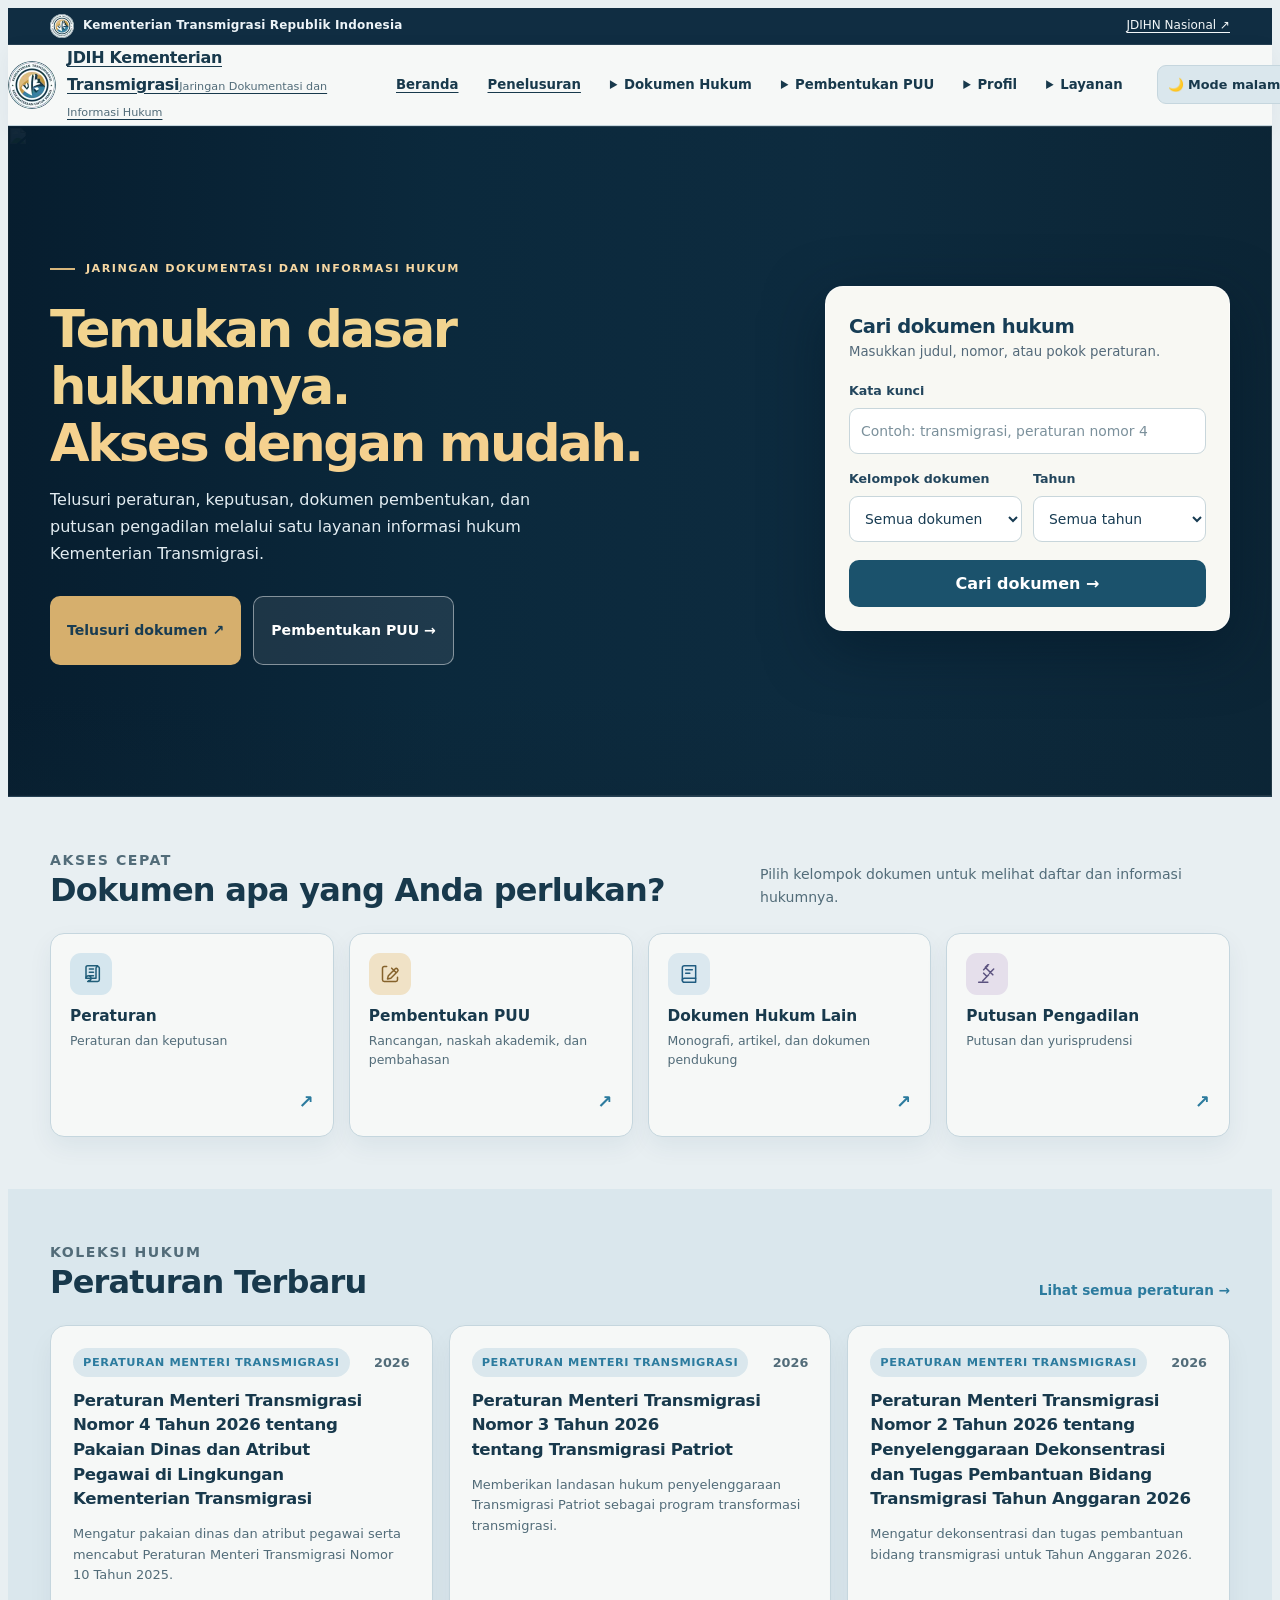
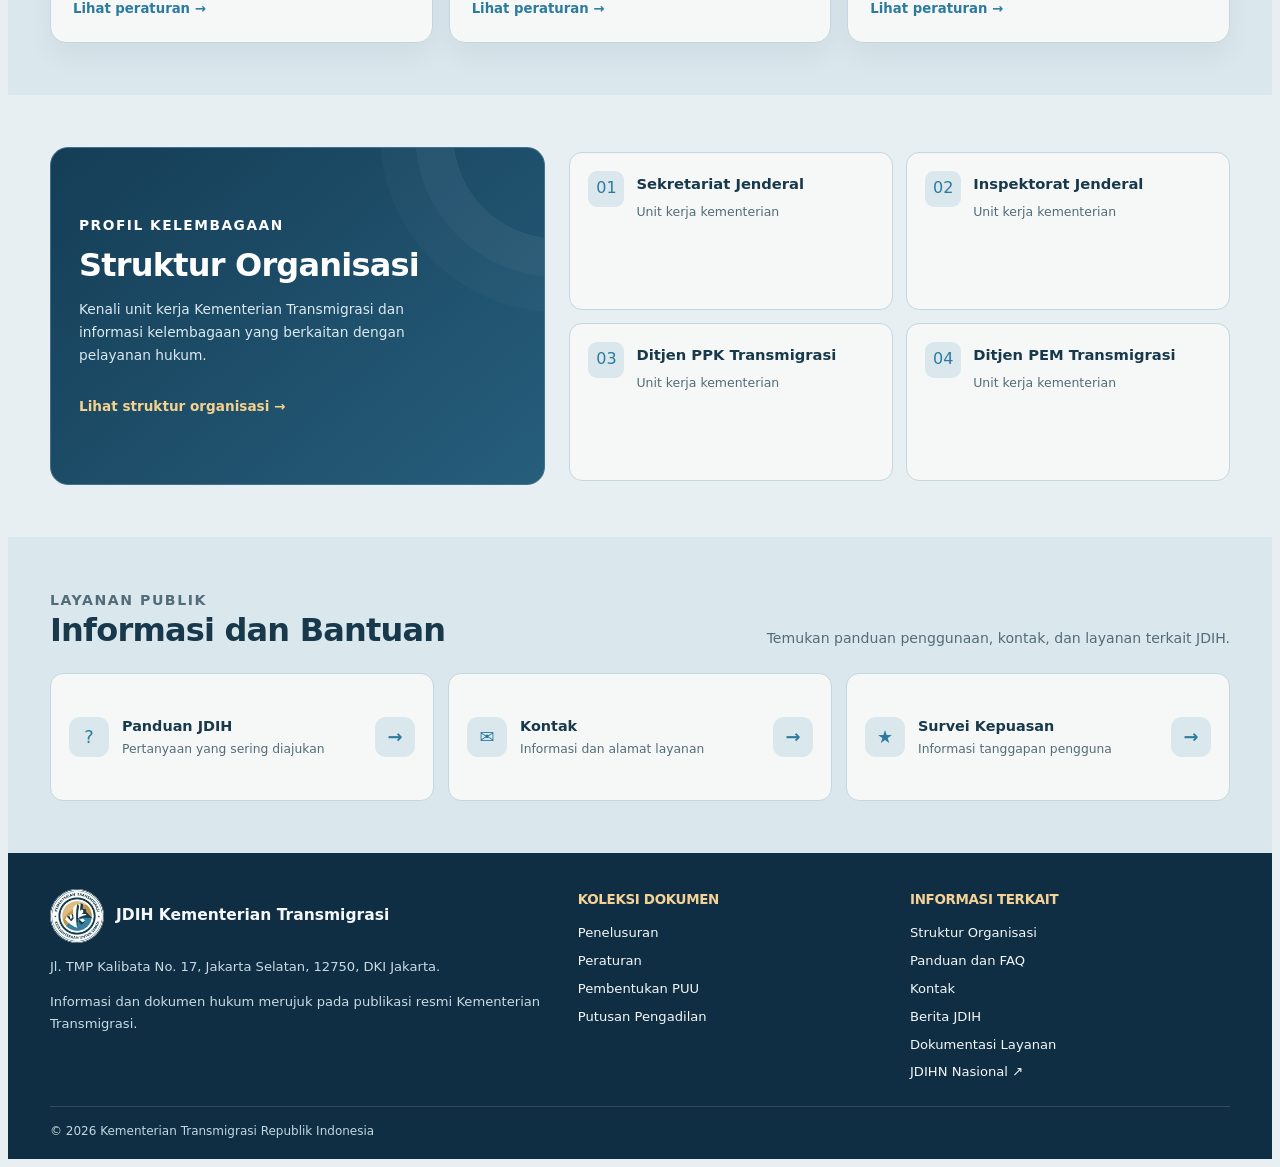
==== commit 14f03641: "Keep news accessible from concise home footer without lengthening homepage" ====
--- a/index.html
+++ b/index.html
@@ -187,7 +187,7 @@
     <p data-en="Legal information and documents refer to official Ministry of Transmigration publications.">Informasi dan dokumen hukum merujuk pada publikasi resmi Kementerian Transmigrasi.</p>
    </div>
    <div><h3 data-en="Document Collections">KOLEKSI DOKUMEN</h3><nav class="home-footer-links" aria-label="Koleksi"><a href="./telusur.html" data-en="Search Documents">Penelusuran</a><a href="./katalog.html?kategori=peraturan-menteri-transmigrasi" data-en="Regulations">Peraturan</a><a href="./program-penyusunan.html" data-en="Regulation Drafting">Pembentukan PUU</a><a href="./katalog.html?kategori=putusan-pengadilanyurisprudensi" data-en="Court Decisions">Putusan Pengadilan</a></nav></div>
-   <div><h3 data-en="Related Information">INFORMASI TERKAIT</h3><nav class="home-footer-links" aria-label="Informasi"><a href="./struktur-organisasi.html" data-en="Organizational Structure">Struktur Organisasi</a><a href="./ruang.html?bagian=faq" data-en="Help and FAQ">Panduan dan FAQ</a><a href="./ruang.html?bagian=kontak" data-en="Contact">Kontak</a><a href="./laporan.html" data-en="Service Documentation">Dokumentasi Layanan</a><a href="https://jdihn.go.id/" target="_blank" rel="noopener noreferrer">JDIHN Nasional ↗</a></nav></div>
+   <div><h3 data-en="Related Information">INFORMASI TERKAIT</h3><nav class="home-footer-links" aria-label="Informasi"><a href="./struktur-organisasi.html" data-en="Organizational Structure">Struktur Organisasi</a><a href="./ruang.html?bagian=faq" data-en="Help and FAQ">Panduan dan FAQ</a><a href="./ruang.html?bagian=kontak" data-en="Contact">Kontak</a><a href="./ruang.html?bagian=berita" data-en="News">Berita JDIH</a><a href="./laporan.html" data-en="Service Documentation">Dokumentasi Layanan</a><a href="https://jdihn.go.id/" target="_blank" rel="noopener noreferrer">JDIHN Nasional ↗</a></nav></div>
   </div>
   <div class="home-footer-bottom">© 2026 Kementerian Transmigrasi Republik Indonesia</div>
  </div>
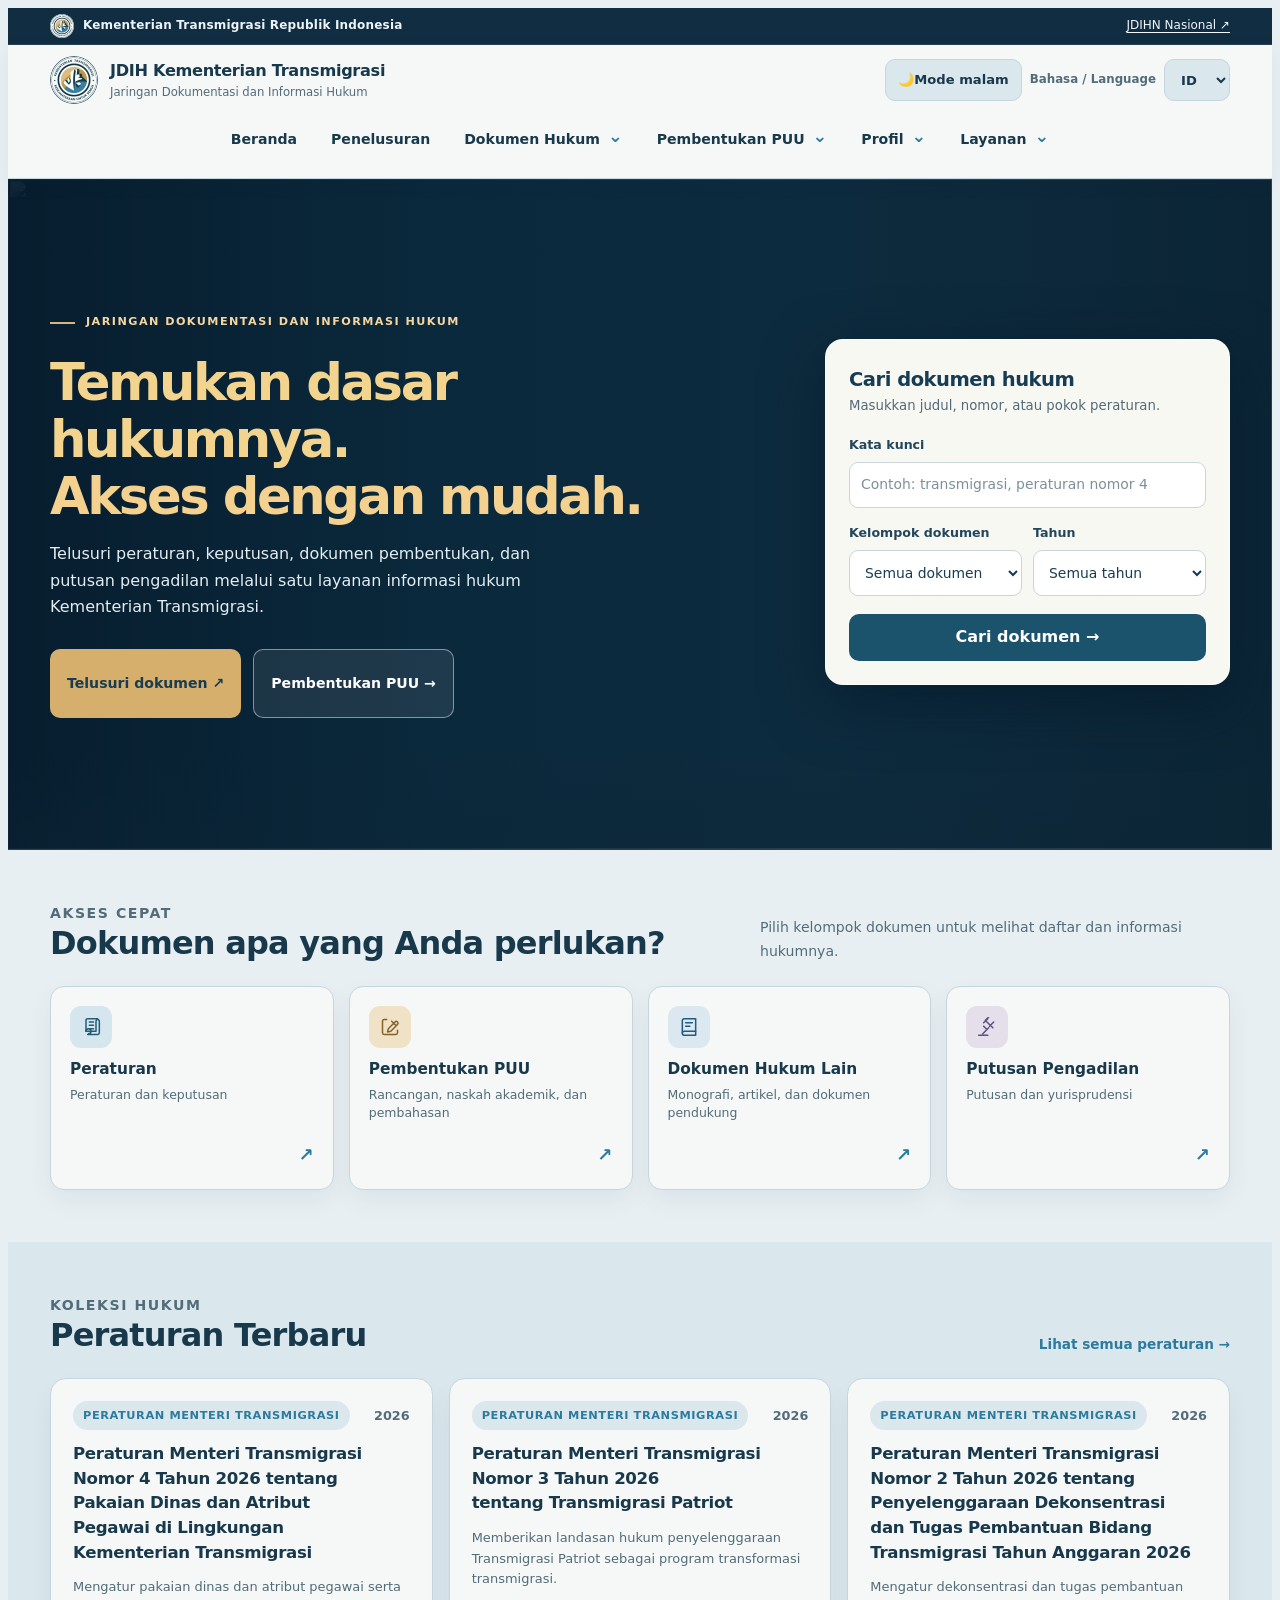
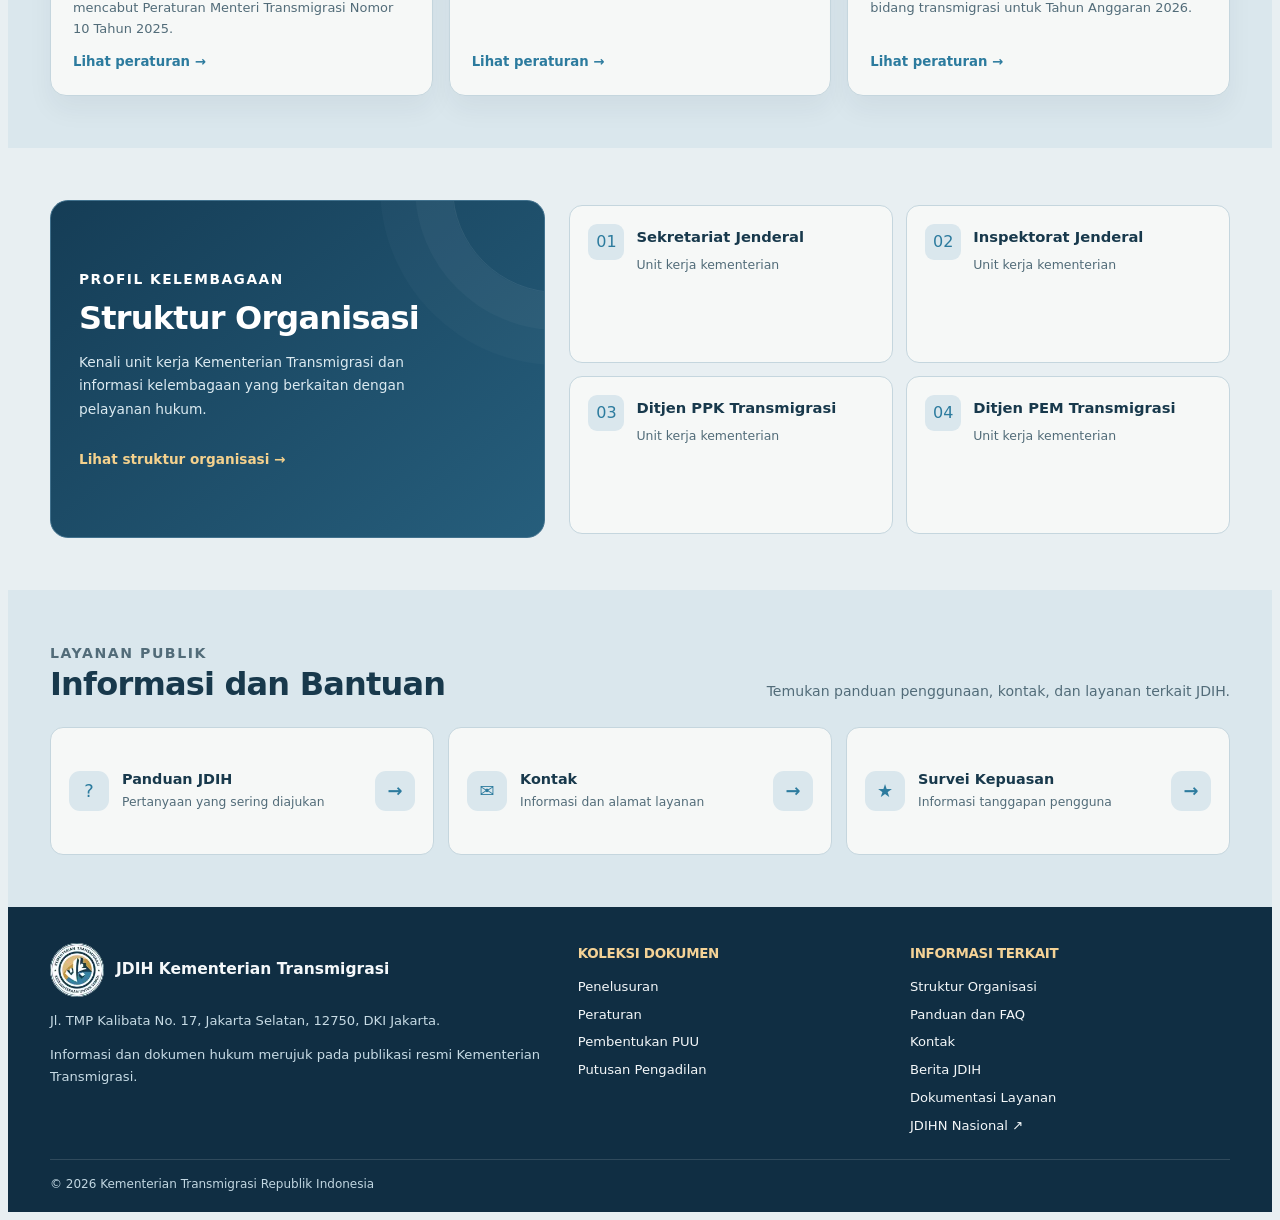
==== commit dfa7e80d: "Apply stable two-row header and shared accessible dropdown handling to homepage" ====
--- a/index.html
+++ b/index.html
@@ -12,8 +12,9 @@
 <link rel="stylesheet" href="assets/portal-polish.css">
 <link rel="stylesheet" href="assets/identitas-kementrans.css">
 <link rel="stylesheet" href="assets/beranda-2026.css">
+<link rel="stylesheet" href="assets/navigasi-dan-penelusuran.css">
 </head>
-<body class="home-page">
+<body class="home-page jdih-shell">
 <a class="skip" href="#main">Lewati ke konten utama</a>
 <div class="top">
   <div class="home-container">
@@ -195,6 +196,7 @@
 <script src="data/peraturan-2026.js"></script>
 <script src="assets/menu-icons.js"></script>
 <script src="assets/site-preferences.js"></script>
+<script src="assets/navigasi-seragam.js"></script>
 <script>
 (function(){
  "use strict";
@@ -210,19 +212,20 @@
    '<a class="home-doc-link" href="./detail.html?id='+encodeURIComponent(d.id)+'" data-en="Read Regulation →">Lihat peraturan →</a>';
   results.appendChild(card);
  }
- const nav=document.querySelector("#nav");
- const menu=document.querySelector("#menu");
- function closeMenu(){nav.classList.remove("open");menu.setAttribute("aria-expanded","false")}
- menu.addEventListener("click",()=>{const open=nav.classList.toggle("open");menu.setAttribute("aria-expanded",String(open))});
- document.addEventListener("keydown",e=>{if(e.key==="Escape"){closeMenu();nav.querySelectorAll("details[open]").forEach(el=>el.removeAttribute("open"))}});
- nav.querySelectorAll("a").forEach(a=>a.addEventListener("click",closeMenu));
- document.addEventListener("click",e=>{if(!nav.contains(e.target)&&e.target!==menu&&!menu.contains(e.target))closeMenu()});
  const original=new WeakMap();
  function syncLanguage(){
   const en=window.JDIHPreferences?.language==="en";
   document.querySelectorAll("[data-en]").forEach(el=>{
    if(!original.has(el))original.set(el,el.textContent);
-   el.textContent=en?el.getAttribute("data-en"):original.get(el);
+   const value=en?el.getAttribute("data-en"):original.get(el);
+   const icon=el.querySelector(".menu-icon");
+   if(icon){
+    const node=Array.from(el.childNodes).find(n=>n.nodeType===Node.TEXT_NODE);
+    if(node)node.nodeValue=" "+value;
+    else el.appendChild(document.createTextNode(" "+value));
+   }else{
+    el.textContent=value;
+   }
   });
   const input=document.querySelector("#heroquery");
   if(input)input.placeholder=en?input.dataset.placeholderEn:"Contoh: transmigrasi, peraturan nomor 4";
--- a/assets/beranda-2026.css
+++ b/assets/beranda-2026.css
@@ -23,10 +23,10 @@
 .home-page .site-tools label{position:absolute;width:1px;height:1px;overflow:hidden;clip:rect(0 0 0 0)}
 .home-page .site-tools button,.home-page .site-tools select{min-height:42px;padding:8px 10px}
 .home-page .site-tools button{font-size:.79rem}
-.home-hero{position:relative;min-height:530px;background:var(--brand-deep);isolation:isolate;overflow:hidden;color:#f9fcff}
+.home-hero{position:relative;min-height:530px;background:var(--brand-deep);background-image:none!important;isolation:isolate;overflow:hidden;color:#f9fcff}
 .home-hero .home-map{position:absolute;inset:0;z-index:-3;width:100%;height:100%;object-fit:cover;object-position:center 48%;opacity:.72;filter:saturate(.95)}
 .home-hero::before{position:absolute;inset:0;z-index:-2;content:"";background:linear-gradient(90deg,rgba(6,28,45,.93) 0%,rgba(10,40,59,.86) 34%,rgba(12,42,61,.70) 65%,rgba(10,34,49,.74) 100%)}
-.home-hero::after{position:absolute;z-index:-1;inset:auto 0 0;height:100px;content:"";background:linear-gradient(0deg,rgba(12,37,53,.32),transparent)}
+.home-hero::after{position:absolute;z-index:-1;inset:auto 0 0;width:100%;height:100px;content:"";border:0;border-radius:0;box-shadow:none;background:linear-gradient(0deg,rgba(12,37,53,.32),transparent)}
 html[data-theme=night] .home-hero .home-map{opacity:.51;filter:saturate(.85) brightness(.72)}
 html[data-theme=night] .home-hero::before{background:linear-gradient(90deg,rgba(3,16,31,.97) 0%,rgba(8,24,38,.90) 46%,rgba(5,22,35,.81) 100%)}
 .home-hero-grid{min-height:530px;padding:68px 0 72px;display:grid;grid-template-columns:minmax(0,1.15fr) minmax(310px,405px);align-items:center;gap:clamp(36px,5vw,84px)}
--- a/assets/navigasi-dan-penelusuran.css
+++ b/assets/navigasi-dan-penelusuran.css
@@ -0,0 +1,263 @@
+/* Navigasi dan palet terpadu, beranda dan halaman penelusuran.
+   Berada paling akhir di cascade; tidak memakai opacity pada menu.
+   Rujukan identitas visual: biru dan emas lambang Kementerian Transmigrasi. */
+
+.jdih-shell{min-width:0;overflow-x:clip;color:var(--ink);background:var(--paper)}
+.jdih-shell .mast{
+  position:sticky!important;top:0!important;z-index:9999!important;
+  background:var(--surface)!important;color:var(--ink)!important;
+  border-bottom:1px solid var(--line)!important;
+  backdrop-filter:none!important;-webkit-backdrop-filter:none!important;
+  isolation:isolate;overflow:visible!important;
+}
+.jdih-shell .mastin{
+  display:grid!important;
+  grid-template-columns:minmax(0,1fr) auto!important;
+  grid-template-areas:"brand tools" "navigation navigation";
+  column-gap:14px!important;row-gap:5px!important;
+  align-items:center!important;
+  min-height:0!important;padding:11px 0 9px!important;
+  overflow:visible!important;position:relative!important;
+  margin-inline:auto!important;
+  width:min(1180px,calc(100% - 48px))!important;
+}
+.jdih-shell .mastin>.brand{
+  grid-area:brand;display:flex!important;align-items:center!important;
+  gap:12px!important;width:max-content;max-width:min(100%,570px);
+  min-width:0!important;flex:0 1 auto!important;
+  text-decoration:none!important;color:var(--ink)!important;
+  line-height:1.28;
+}
+.jdih-shell .brand img,.jdih-shell .brand .brand-mark{
+  width:48px!important;height:48px!important;min-width:48px!important;
+  flex:0 0 48px!important;object-fit:contain!important;
+  background:#fdfcf8!important;border-radius:50%!important;
+}
+.jdih-shell .brand>span{display:block!important;min-width:0!important;max-width:100%}
+.jdih-shell .brand strong,.jdih-shell .brand small{
+  display:block!important;white-space:normal!important;
+  overflow-wrap:normal!important;word-break:normal!important;
+  text-decoration:none!important;
+}
+.jdih-shell .brand strong{font-size:1.01rem!important;line-height:1.3!important;font-weight:840!important;color:var(--ink)!important}
+.jdih-shell .brand small{font-size:.73rem!important;line-height:1.4!important;margin-top:3px!important;color:var(--muted)!important}
+.jdih-shell .site-tools{
+  grid-area:tools;justify-self:end;display:flex!important;gap:8px!important;
+  align-items:center!important;margin:0!important;flex:0 0 auto!important;
+}
+.jdih-shell .site-tools button,.jdih-shell .site-tools select{
+  display:inline-flex;align-items:center;justify-content:center;
+  min-height:42px!important;min-width:58px;
+  background:var(--surface-alt)!important;color:var(--ink)!important;
+  border:1px solid var(--line)!important;border-radius:10px!important;
+  font-weight:800!important;padding:8px 12px!important;
+  font-size:.82rem!important;line-height:1.3!important;white-space:nowrap!important;
+  opacity:1!important;
+}
+.jdih-shell .site-tools select{cursor:pointer}
+.jdih-shell .site-tools label{
+  display:block!important;width:auto!important;height:auto!important;
+  position:static!important;clip:auto!important;overflow:visible!important;
+  white-space:nowrap!important;font-size:.74rem!important;color:var(--muted)!important;
+}
+.jdih-shell .nav{
+  grid-area:navigation;display:flex!important;position:relative!important;
+  gap:4px 14px!important;align-items:center;justify-content:center;
+  margin:0!important;padding:0!important;width:100%!important;
+  max-width:none!important;min-width:0;
+  overflow:visible!important;background:transparent!important;
+  box-shadow:none!important;border:0!important;
+  flex-direction:row!important;flex-wrap:wrap!important;
+}
+.jdih-shell .nav>a,.jdih-shell .nav details>summary{
+  display:inline-flex!important;align-items:center!important;
+  gap:6px;min-height:42px;max-width:100%;padding:9px 10px!important;
+  margin:0!important;border-radius:8px;
+  white-space:nowrap!important;color:var(--ink)!important;
+  font-size:.88rem!important;font-weight:790!important;
+  line-height:1.3!important;text-decoration:none!important;
+  opacity:1!important;cursor:pointer;
+}
+.jdih-shell .nav>a:hover,.jdih-shell .nav details>summary:hover,
+.jdih-shell .nav details[open]>summary{
+  color:var(--green2)!important;background:var(--surface-alt)!important;
+}
+.jdih-shell .nav details.navgroup{
+  display:block!important;position:relative!important;
+  z-index:1;overflow:visible!important;
+  margin:0!important;padding:0!important;
+}
+.jdih-shell .nav details.navgroup[open]{z-index:10001!important}
+.jdih-shell .nav details>summary{list-style:none!important}
+.jdih-shell .nav details>summary::-webkit-details-marker{display:none}
+.jdih-shell .nav details>summary::after{
+  content:"⌄";font-size:1.1rem;line-height:1;margin-left:2px;
+  transform:translateY(-2px);color:var(--green2);font-weight:800;
+}
+.jdih-shell .nav details[open]>summary::after{transform:rotate(180deg)}
+.jdih-shell .nav details:not([open])>.navmenu{display:none!important}
+.jdih-shell .nav details[open]>.navmenu{
+  display:flex!important;flex-direction:column!important;gap:3px!important;
+  position:absolute!important;top:calc(100% + 7px)!important;
+  left:0!important;right:auto!important;
+  width:max-content!important;min-width:255px!important;
+  max-width:min(340px,calc(100vw - 24px))!important;
+  max-height:min(66vh,560px)!important;overflow-y:auto!important;
+  overflow-x:hidden!important;
+  margin:0!important;padding:9px!important;
+  color:var(--ink)!important;background:#f6f8f7!important;
+  border:1px solid #c5d6de!important;border-radius:13px!important;
+  opacity:1!important;visibility:visible!important;pointer-events:auto!important;
+  box-shadow:0 20px 48px rgba(8,35,54,.30)!important;
+  z-index:10002!important;
+  backdrop-filter:none!important;-webkit-backdrop-filter:none!important;
+  transform:none!important;
+}
+html[data-theme="night"] .jdih-shell .nav details[open]>.navmenu{
+  background:#1b3040!important;border-color:#446476!important;
+  color:#eaf3f6!important;box-shadow:0 20px 55px rgba(0,7,16,.75)!important;
+}
+.jdih-shell .nav .navmenu a{
+  display:flex!important;align-items:center!important;gap:8px!important;
+  min-height:43px!important;height:auto!important;
+  width:100%!important;margin:0!important;padding:10px 11px!important;
+  white-space:normal!important;overflow-wrap:break-word!important;
+  line-height:1.38!important;font-size:.83rem!important;
+  font-weight:720!important;opacity:1!important;text-decoration:none!important;
+  background:transparent!important;color:#18394c!important;
+  border:0!important;border-radius:8px!important;
+  pointer-events:auto!important;position:relative!important;
+}
+html[data-theme="night"] .jdih-shell .nav .navmenu a{color:#eaf3f6!important}
+.jdih-shell .nav .navmenu a:hover,.jdih-shell .nav .navmenu a:focus-visible{
+  background:#dfebef!important;color:#123c55!important;
+  outline-offset:-2px!important;
+}
+html[data-theme="night"] .jdih-shell .nav .navmenu a:hover,
+html[data-theme="night"] .jdih-shell .nav .navmenu a:focus-visible{
+  background:#335369!important;color:#fff!important;
+}
+.jdih-shell .nav .navmenu .menu-icon{display:inline-flex;flex:0 0 17px;align-items:center;color:var(--green2)}
+.jdih-shell .menu{display:none!important;grid-area:menu;position:relative;z-index:3}
+.jdih-shell .hero,.jdih-shell .catalog-head{z-index:0}
+.jdih-shell .home-hero{isolation:isolate;z-index:0}
+.jdih-shell #main{position:relative;z-index:0}
+
+/* Penelusuran: warna sama dengan beranda, tanpa hijau warisan. */
+.search-page{background:var(--paper)!important;color:var(--ink)!important}
+.search-page .catalog-head{
+  background:linear-gradient(115deg,#14394f 0%,#1d536f 60%,#2c7694 100%)!important;
+  background-image:linear-gradient(115deg,#14394f 0%,#1d536f 60%,#2c7694 100%)!important;
+  color:#fff!important;padding:34px 0!important;
+}
+.search-page .catalog-head h1{color:#fff!important}
+.search-page .catalog-head p{color:#e2eef5!important}
+.search-page .catalog-head .breadcrumb,.search-page .catalog-head .breadcrumb a{color:#f4f9fd!important}
+html[data-theme="night"] .search-page .catalog-head{
+  background:linear-gradient(110deg,#091d2d,#16354a 65%,#1d485f)!important;
+  background-image:linear-gradient(110deg,#091d2d,#16354a 65%,#1d485f)!important;
+}
+.search-page .content{background:var(--paper)!important}
+.search-page .searchpanel,.search-page .resultcard,.search-page .noresults{
+  background:var(--surface)!important;border-color:var(--line)!important;color:var(--ink)!important;
+  box-shadow:0 9px 25px rgba(20,60,82,.07)!important;
+}
+.search-page .searchfields label,.search-page .resultbar h2{color:var(--ink)!important}
+.search-page .searchfields input,.search-page .searchfields select{
+  background:var(--soft-input)!important;border-color:var(--line)!important;color:var(--ink)!important;
+}
+.search-page .btn,.search-page .searchactions .btn:not(.secondary){
+  background:#1b526c!important;color:#fff!important;border-color:#1b526c!important;
+}
+.search-page .btn:hover,.search-page .searchactions .btn:not(.secondary):hover{background:#123a51!important;color:#fff!important}
+.search-page .btn.secondary,.search-page .searchactions .btn.secondary{
+  background:var(--surface-alt)!important;border-color:var(--line)!important;
+  color:var(--ink)!important;
+}
+.search-page .searchhelp,.search-page .resultbar span,.search-page .resultcard p,.search-page .resultmeta{
+  color:var(--muted)!important;
+}
+.search-page .resultcard .pill{
+  background:var(--surface-alt)!important;color:var(--green2)!important;
+  border:1px solid var(--line)!important;
+}
+.search-page .resultcard h3,.search-page .resultcard h3 a{color:var(--ink)!important}
+.search-page .resultmeta{border-color:var(--line)!important}
+.search-page .resultactions a,.search-page .resultcard h3 a:hover{color:var(--green2)!important}
+.search-page .footnote{
+  background:var(--surface-alt)!important;border-color:var(--gold)!important;color:var(--ink)!important;
+}
+.search-page .footer{background:#102e43!important}
+html[data-theme="night"] .search-page .searchactions .btn:not(.secondary){
+  background:#397e9e!important;border-color:#397e9e!important;color:#fff!important;
+}
+html[data-theme="night"] .search-page .searchactions .btn:not(.secondary):hover{background:#51a0bf!important}
+html[data-theme="night"] .search-page .catalog-head p{color:#e5f1f6!important}
+@media(max-width:1100px){
+ .jdih-shell .mastin{
+  grid-template-columns:minmax(0,1fr) auto!important;
+  grid-template-areas:"brand menu" "tools tools"!important;
+  row-gap:8px!important;
+ }
+ .jdih-shell .menu{
+  display:inline-flex!important;align-items:center;justify-content:center;
+  min-height:43px;min-width:88px;margin:0!important;padding:9px 12px;
+  color:var(--ink)!important;background:var(--surface-alt)!important;
+  border:1px solid var(--line)!important;border-radius:10px;
+  font-size:.85rem;font-weight:800;white-space:nowrap;
+ }
+ .jdih-shell .site-tools{justify-self:end!important;width:auto!important}
+ .jdih-shell .nav{
+  display:none!important;position:absolute!important;
+  top:calc(100% + 0px)!important;left:0!important;right:0!important;
+  width:100%!important;max-height:min(75vh,610px)!important;
+  overflow-y:auto!important;overflow-x:hidden!important;
+  flex-direction:column!important;flex-wrap:nowrap!important;
+  align-items:stretch!important;justify-content:flex-start!important;
+  padding:12px!important;gap:3px!important;
+  background:var(--surface)!important;
+  border:1px solid var(--line)!important;
+  border-radius:0 0 15px 15px!important;
+  box-shadow:0 23px 50px rgba(7,35,53,.27)!important;
+  z-index:10000!important;
+ }
+ .jdih-shell .nav.open{display:flex!important}
+ .jdih-shell .nav details.navgroup{width:100%!important}
+ .jdih-shell .nav>a,.jdih-shell .nav details>summary{
+  width:100%!important;padding:12px 10px!important;
+  white-space:normal!important;justify-content:space-between;
+ }
+ .jdih-shell .nav details[open]>.navmenu,
+ html[data-theme="night"] .jdih-shell .nav details[open]>.navmenu{
+  position:static!important;top:auto!important;left:auto!important;
+  width:100%!important;min-width:0!important;max-width:none!important;
+  max-height:none!important;overflow:visible!important;
+  margin:2px 0 7px!important;padding:6px 8px!important;
+  border:0!important;border-left:3px solid var(--gold)!important;
+  border-radius:0 7px 7px 0!important;
+  box-shadow:none!important;background:var(--surface-alt)!important;
+ }
+ .jdih-shell .nav details[open]>.navmenu a,
+ html[data-theme="night"] .jdih-shell .nav details[open]>.navmenu a{color:var(--ink)!important}
+}
+@media(max-width:650px){
+ .jdih-shell .mastin{width:calc(100% - 28px)!important}
+ .jdih-shell .mastin>.brand{width:auto!important;max-width:calc(100vw - 125px)}
+ .jdih-shell .brand img,.jdih-shell .brand .brand-mark{
+  width:41px!important;height:41px!important;min-width:41px!important;flex-basis:41px!important;
+ }
+ .jdih-shell .brand strong{font-size:.82rem!important;line-height:1.28!important}
+ .jdih-shell .brand small{font-size:.66rem!important}
+ .jdih-shell .site-tools label{display:none!important}
+ .jdih-shell .site-tools button,.jdih-shell .site-tools select{
+  padding:7px 9px!important;font-size:.76rem!important;min-height:38px!important;
+ }
+ .jdih-shell .nav{max-height:min(72vh,570px)!important}
+ .search-page .catalog-head{padding:26px 0!important}
+}
+@media(max-width:380px){
+ .jdih-shell .mastin>.brand{max-width:calc(100vw - 110px)}
+ .jdih-shell .brand strong{font-size:.76rem!important}
+ .jdih-shell .brand small{font-size:.61rem!important}
+ .jdih-shell .menu{padding:7px 9px!important;min-width:78px}
+}
